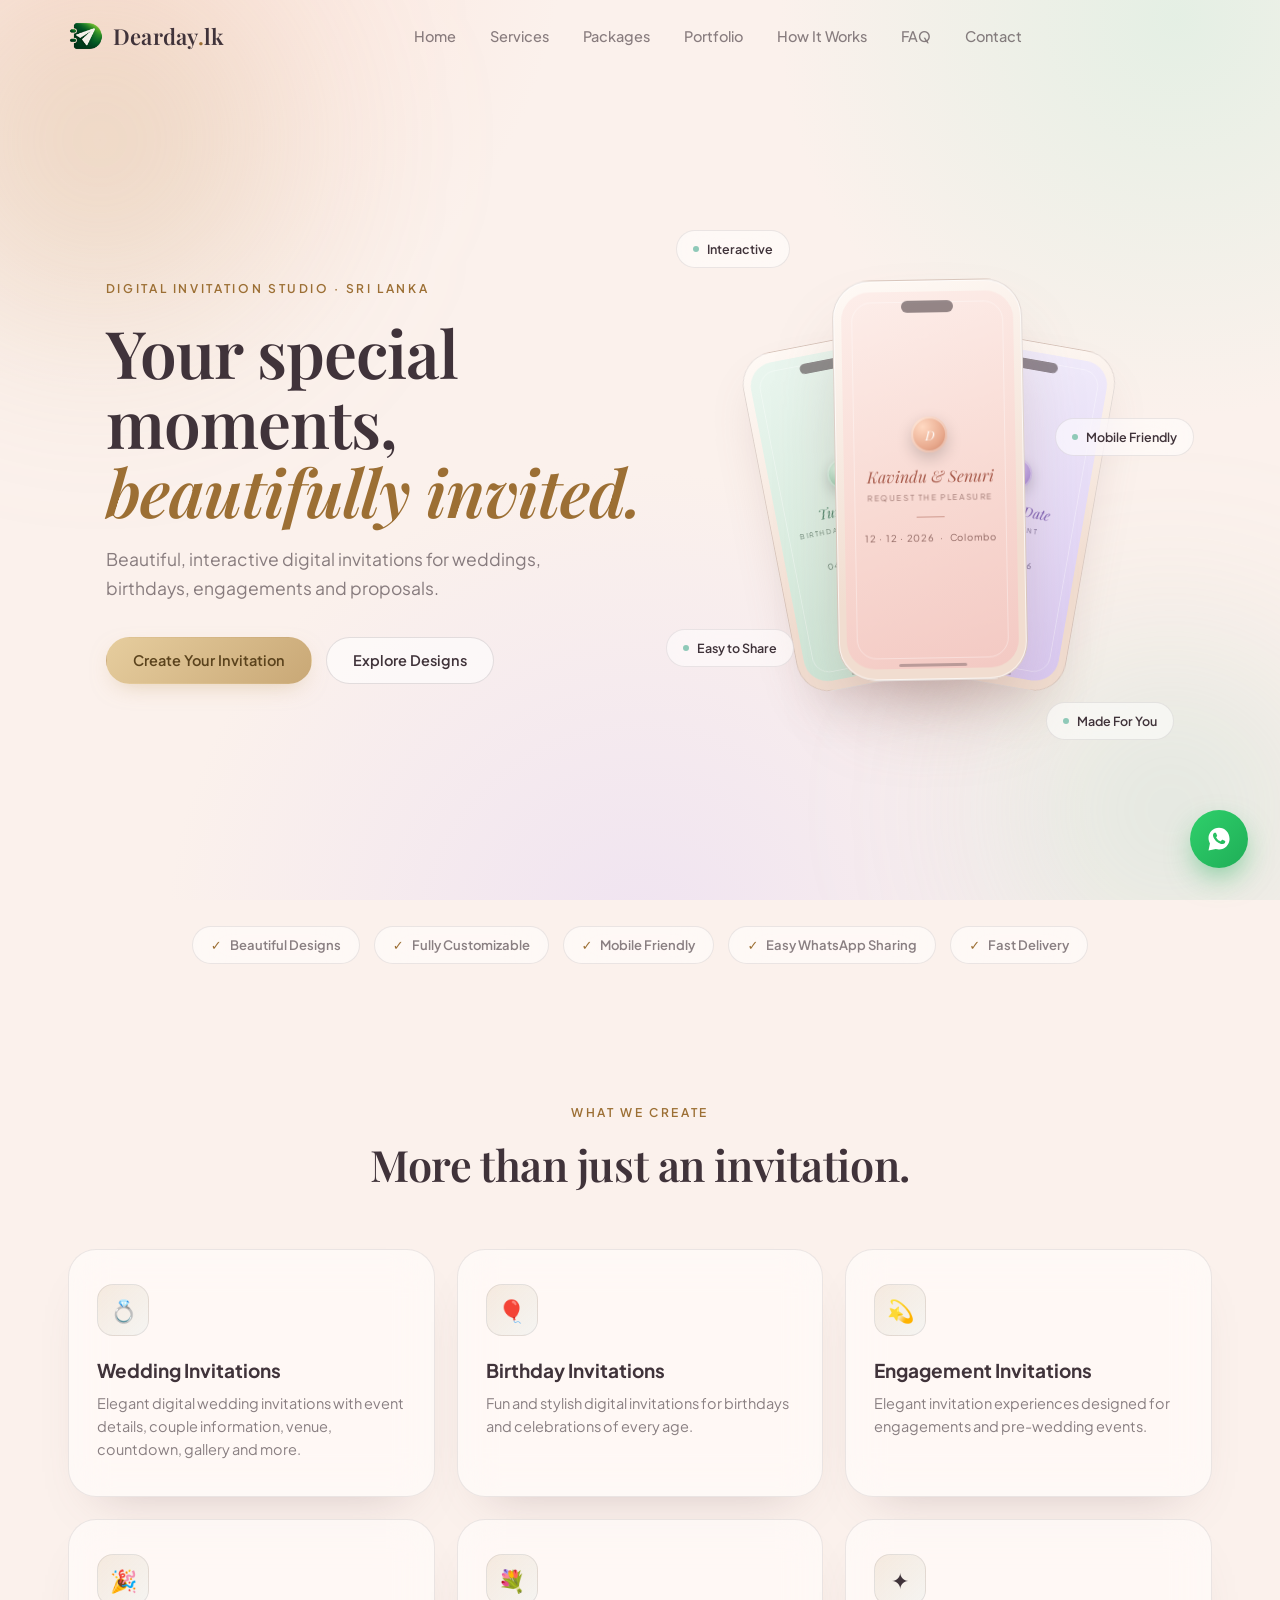
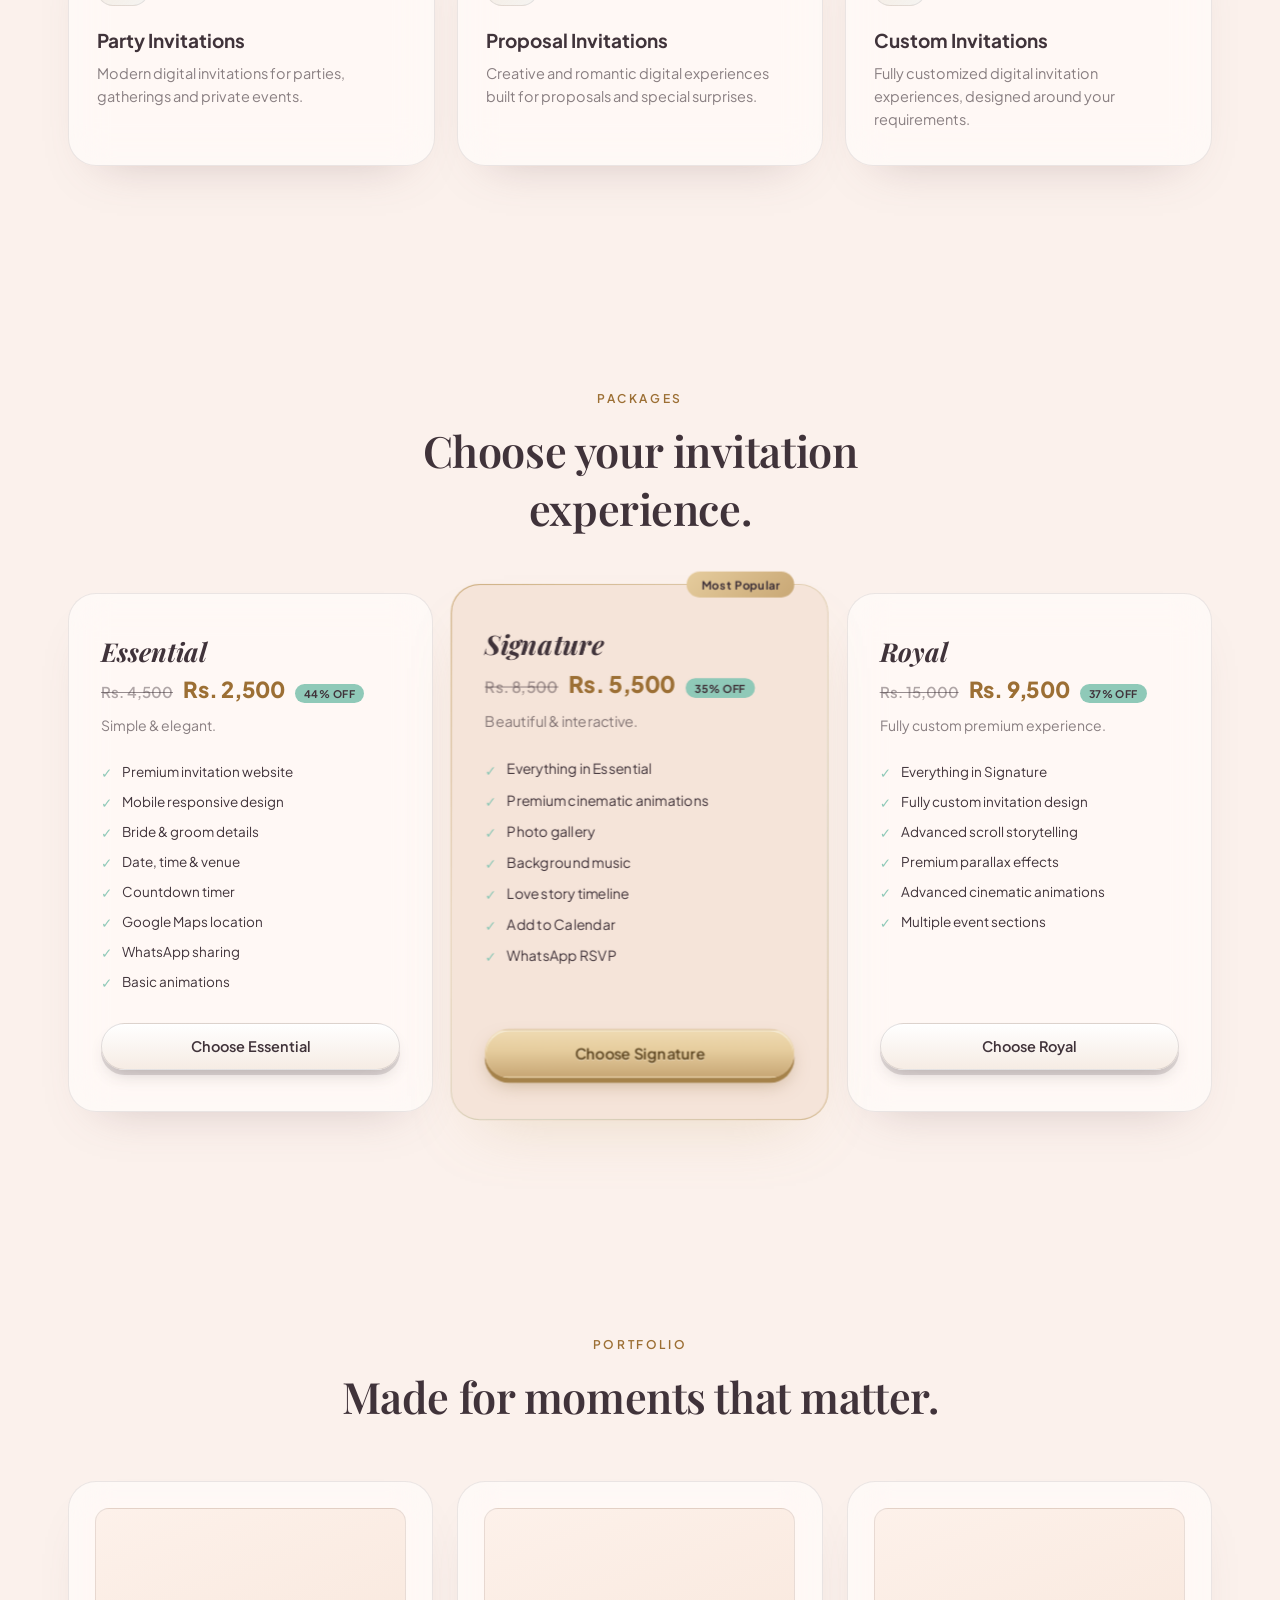
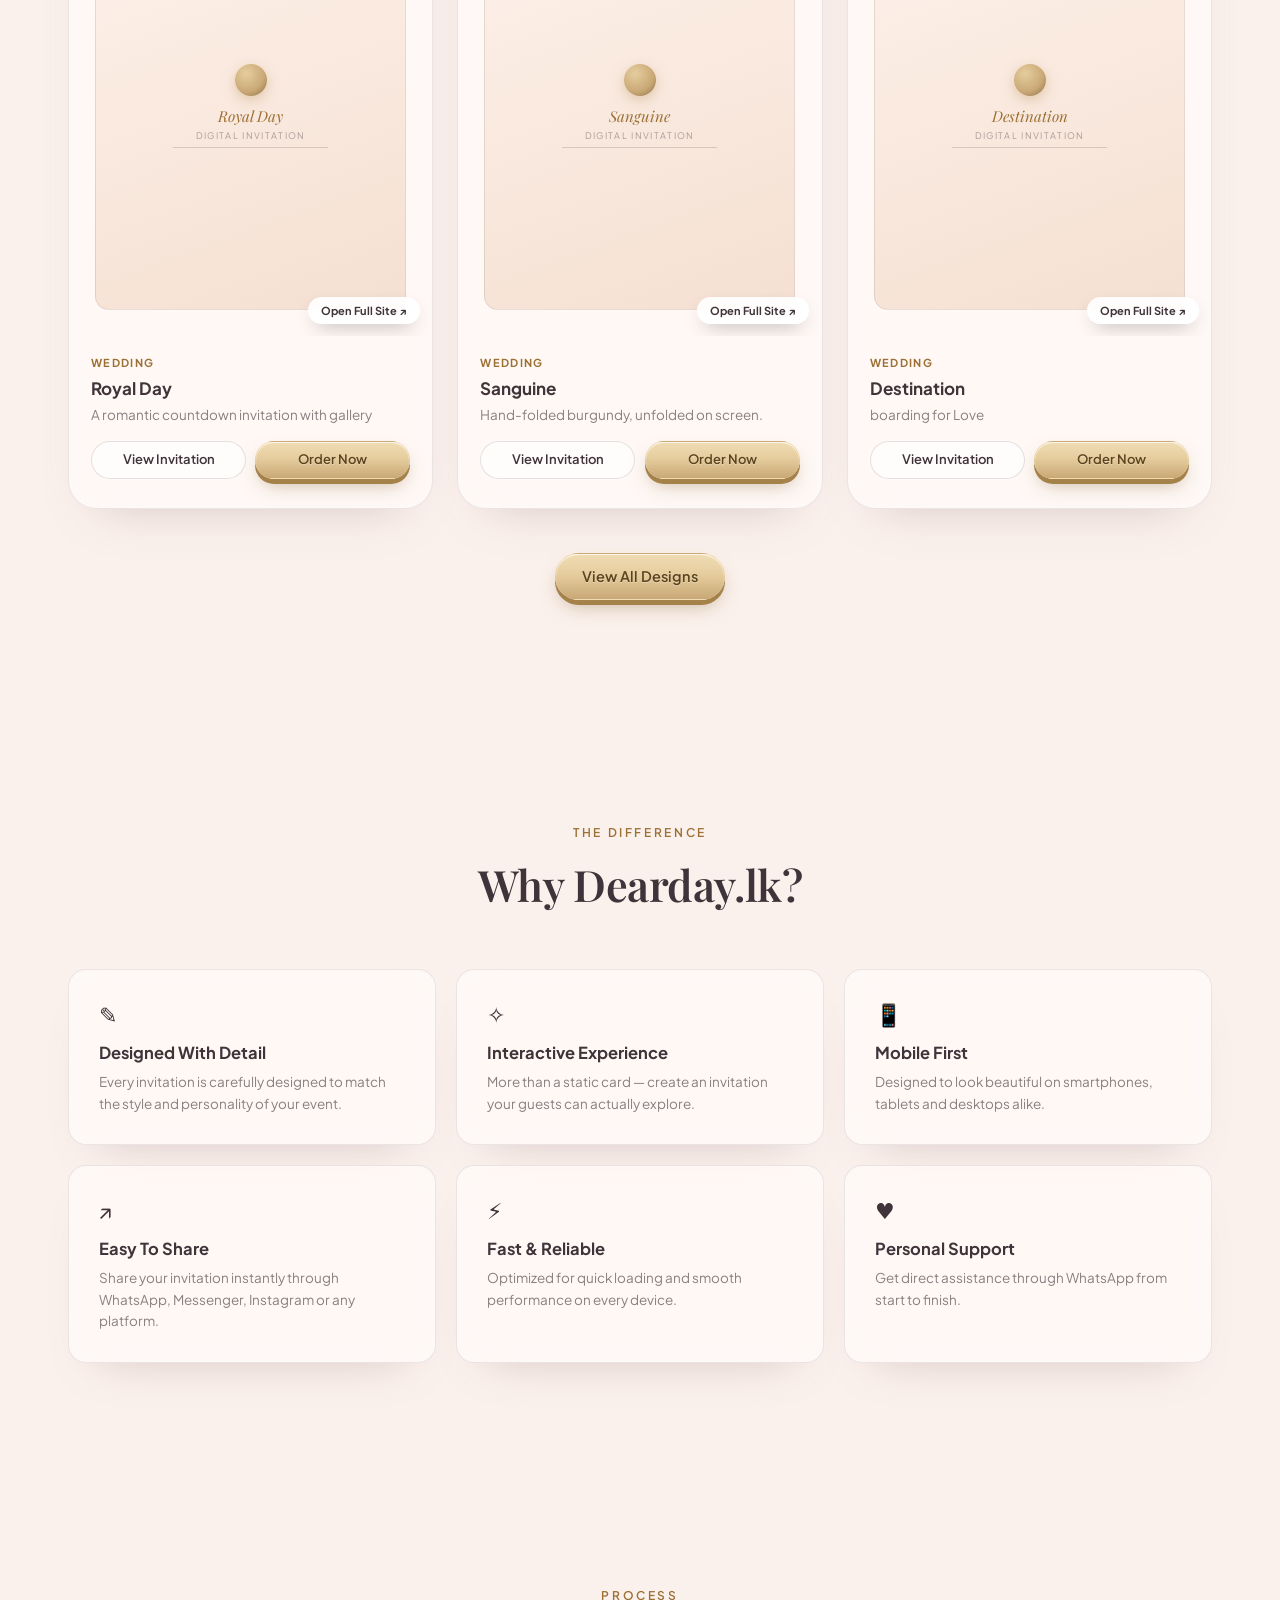
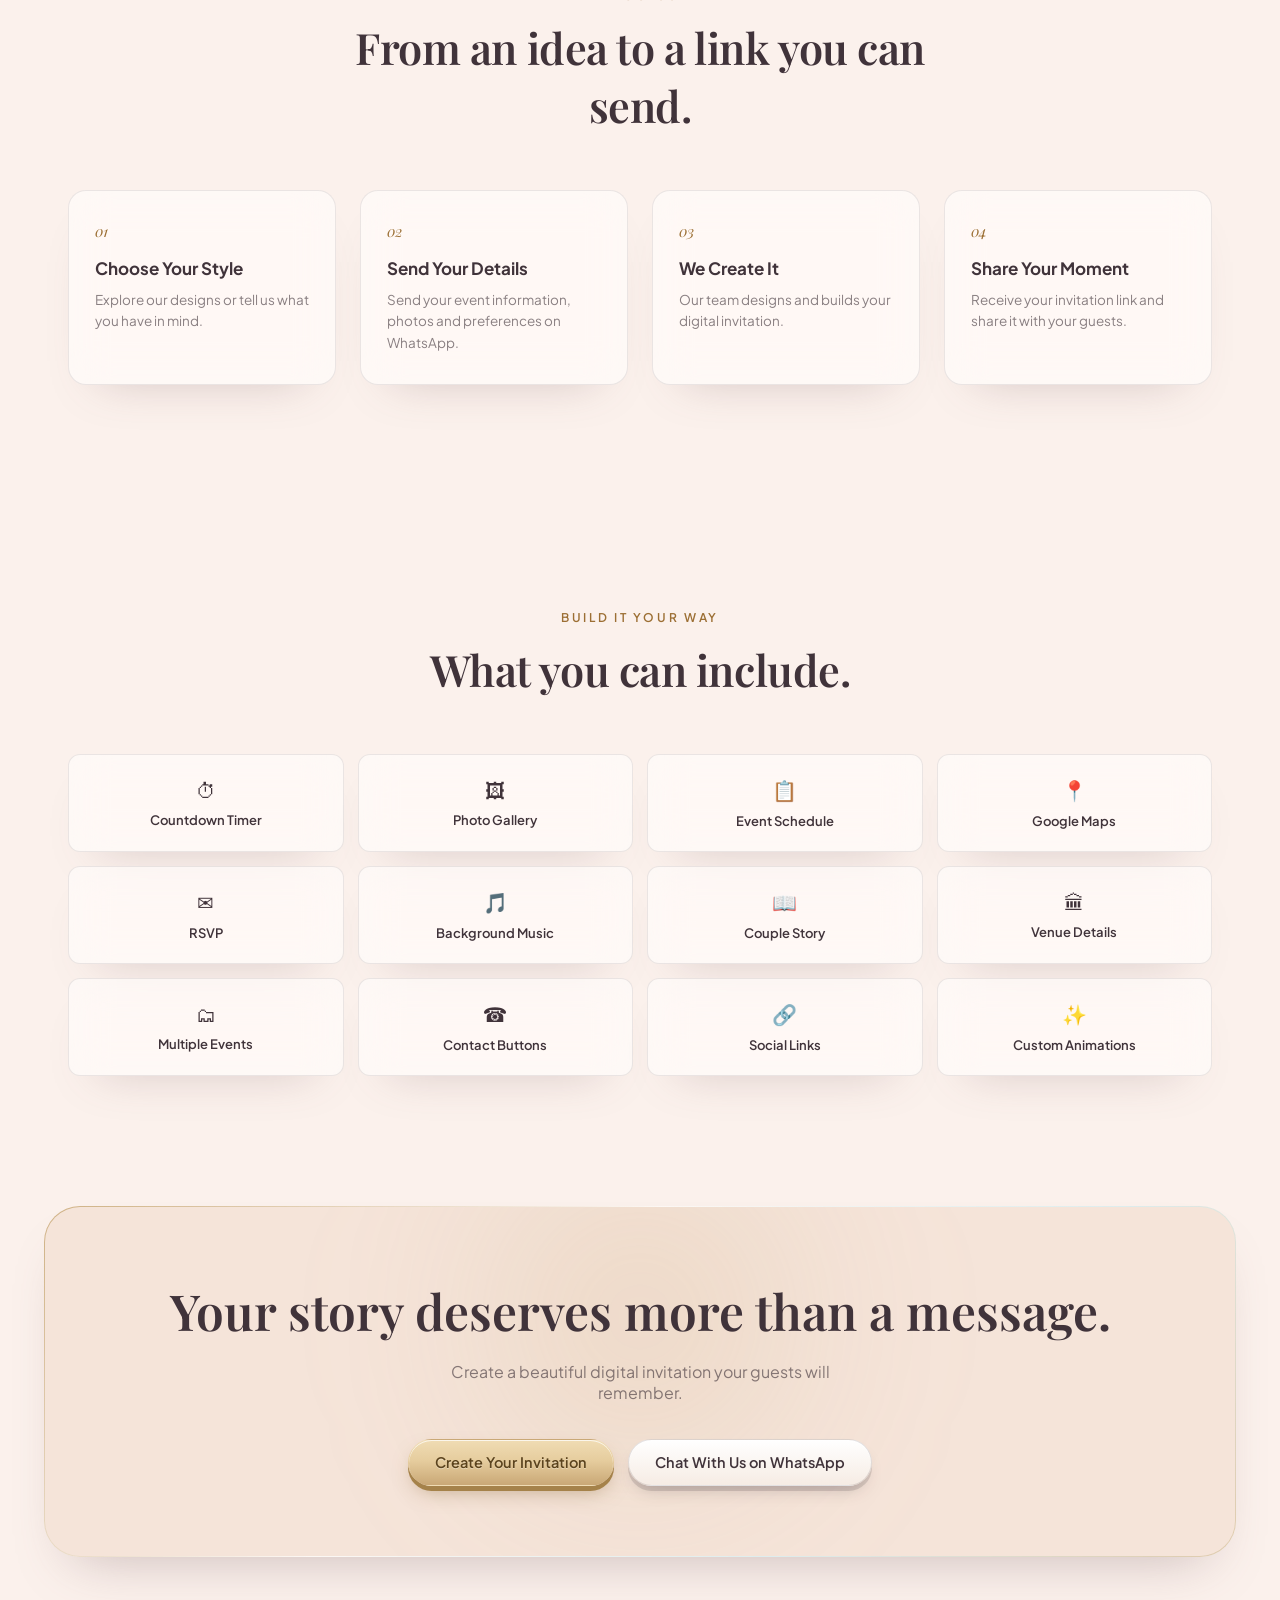
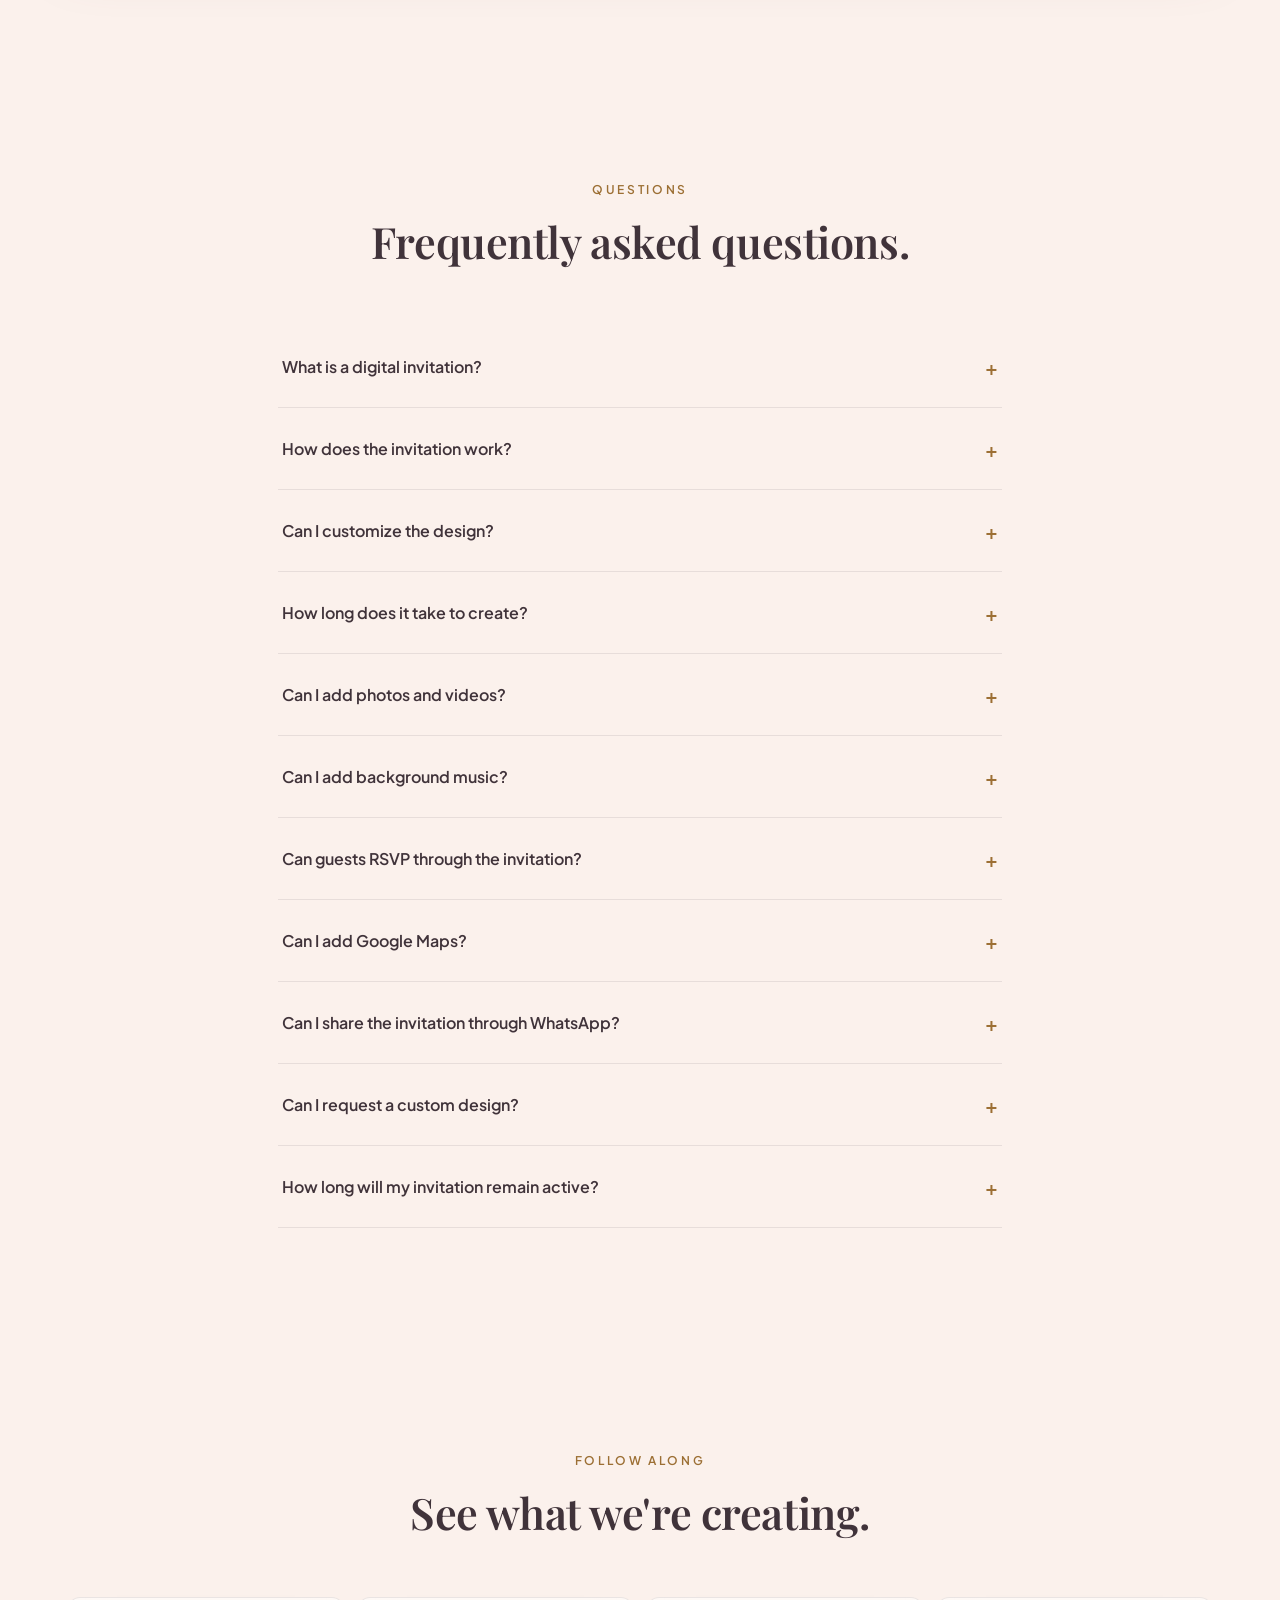
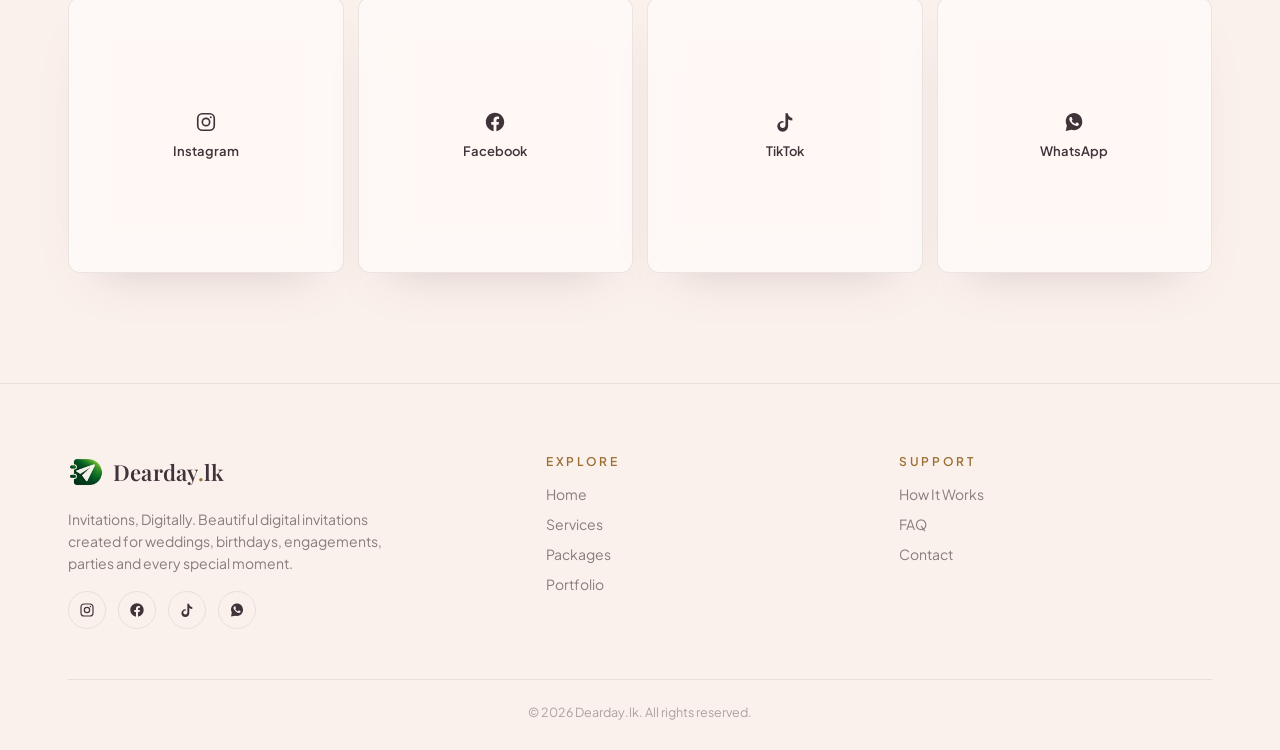
==== index.html @ c716a920 "Remove customization and revisions line items from packages Drop "More design customization" (Signat" ====
<!DOCTYPE html>
<html lang="en">
<head>
<meta charset="UTF-8">
<meta name="viewport" content="width=device-width, initial-scale=1.0, viewport-fit=cover">
<title>Dearday.lk | Premium Digital Invitations Sri Lanka</title>
<meta name="description" content="Beautiful digital wedding invitations, birthday invitations, engagement invitations and custom digital invitations in Sri Lanka. Invitations, Digitally.">
<link rel="canonical" href="https://dearday.lk/">

<!-- Open Graph (WhatsApp, Facebook, Messenger, Telegram, LinkedIn) -->
<meta property="og:type" content="website">
<meta property="og:site_name" content="DearDay.lk">
<meta property="og:locale" content="en_US">
<meta property="og:url" content="https://dearday.lk/">
<meta property="og:title" content="DearDay — Digital Wedding Invitations">
<meta property="og:description" content="Create and share your beautiful digital wedding invitation. Designed in Sri Lanka for weddings, birthdays, engagements and every special moment.">
<meta property="og:image" content="https://dearday.lk/og-image.jpg">
<meta property="og:image:secure_url" content="https://dearday.lk/og-image.jpg">
<meta property="og:image:type" content="image/jpeg">
<meta property="og:image:width" content="1200">
<meta property="og:image:height" content="630">
<meta property="og:image:alt" content="DearDay — Digital Wedding Invitations">

<!-- Twitter / X -->
<meta name="twitter:card" content="summary_large_image">
<meta name="twitter:title" content="DearDay — Digital Wedding Invitations">
<meta name="twitter:description" content="Create and share your beautiful digital wedding invitation. Designed in Sri Lanka.">
<meta name="twitter:image" content="https://dearday.lk/og-image.jpg">
<meta name="twitter:image:alt" content="DearDay — Digital Wedding Invitations">

<link rel="icon" type="image/x-icon" href="favicon.ico">
<link rel="icon" type="image/png" sizes="32x32" href="favicon-32x32.png">
<link rel="icon" type="image/png" sizes="16x16" href="favicon-16x16.png">
<link rel="apple-touch-icon" href="apple-touch-icon.png">
<link rel="preconnect" href="https://fonts.googleapis.com">
<link rel="preconnect" href="https://fonts.gstatic.com" crossorigin>
<link href="https://fonts.googleapis.com/css2?family=Playfair+Display:ital,wght@0,500;0,600;1,500&family=Plus+Jakarta+Sans:wght@400;500;600;700;800&display=swap" rel="stylesheet">
<link rel="stylesheet" href="styles.css">
</head>
<body>

<div class="loader" id="loader"><img src="logo-full.png" alt="Dearday.lk" class="loader-mark"></div>
<div class="bg-noise"></div>

<!-- ================= NAVBAR ================= -->
<header id="navbar">
  <div class="wrap nav-inner">
    <a href="#home" class="logo"><img src="logo.png" alt="Dearday.lk" class="logo-img"><span class="logo-text">Dearday<span class="dot">.</span>lk</span></a>
    <nav class="nav-links">
      <a href="#home">Home</a>
      <a href="#services">Services</a>
      <a href="#packages">Packages</a>
      <a href="portfolio.html">Portfolio</a>
      <a href="#how-it-works">How It Works</a>
      <a href="#faq">FAQ</a>
      <a href="#contact">Contact</a>
    </nav>
    <div style="display:flex; align-items:center; gap:16px;">
      <a href="#" class="btn btn-gold btn-sm btn-flat wa-cta" style="display:none;" id="nav-cta">Create Your Invitation</a>
      <button class="hamburger" id="hamburger" aria-label="Menu">
        <span></span><span></span><span></span>
      </button>
    </div>
  </div>
</header>

<div id="mobile-menu">
  <a href="#home">Home</a>
  <a href="#services">Services</a>
  <a href="#packages">Packages</a>
  <a href="portfolio.html">Portfolio</a>
  <a href="#how-it-works">How It Works</a>
  <a href="#faq">FAQ</a>
  <a href="#contact">Contact</a>
  <a href="#" class="btn btn-gold wa-cta" style="margin-top:12px; font-size:15px;">Create Your Invitation</a>
</div>

<!-- ================= HERO ================= -->
<section class="hero" id="home">
  <div class="glow-orb" style="width:520px; height:520px; background:radial-gradient(circle,rgba(201,168,118,0.4),transparent 70%); top:-120px; left:-160px;"></div>
  <div class="glow-orb" style="width:460px; height:460px; background:radial-gradient(circle,rgba(143,201,184,0.35),transparent 70%); bottom:-140px; right:-120px;"></div>

  <div class="wrap hero-grid" style="position:relative; z-index:1;">
    <div class="hero-copy">
      <span class="eyebrow reveal reveal-3d-drop">Digital Invitation Studio · Sri Lanka</span>

      <h1 class="font-display reveal reveal-3d-depth reveal-delay-1">
        Your special moments,<br><em>beautifully invited.</em>
      </h1>

      <p class="sub reveal reveal-3d-left reveal-delay-2">
        Beautiful, interactive digital invitations for weddings, birthdays, engagements and proposals.
      </p>

      <div class="hero-ctas">
        <a href="#" class="btn btn-gold btn-flat wa-cta reveal reveal-3d-pop reveal-delay-3">Create Your Invitation</a>
        <a href="portfolio.html" class="btn btn-ghost btn-flat reveal reveal-3d-pop reveal-delay-4">Explore Designs</a>
      </div>
    </div>

    <div class="hero-visual">
      <div class="phone-stack">
        <div class="phone-frame phone-back-left">
          <div class="invite-notch"></div>
          <div class="invite-cover theme-mint">
            <div class="invite-seal">D</div>
            <div class="invite-title">Turning 25</div>
            <div class="invite-sub">Birthday Celebration</div>
            <div class="invite-line"></div>
            <div class="invite-date">04 · 08 · 2026</div>
          </div>
          <div class="invite-home-bar"></div>
        </div>

        <div class="phone-frame phone-back-right">
          <div class="invite-notch"></div>
          <div class="invite-cover theme-lavender">
            <div class="invite-seal">D</div>
            <div class="invite-title">Save the Date</div>
            <div class="invite-sub">Engagement</div>
            <div class="invite-line"></div>
            <div class="invite-date">21 · 09 · 2026</div>
          </div>
          <div class="invite-home-bar"></div>
        </div>

        <div class="phone-frame phone-front">
          <div class="invite-notch"></div>
          <div class="invite-cover theme-blush">
            <div class="invite-seal">D</div>
            <div class="invite-title">Kavindu &amp; Senuri</div>
            <div class="invite-sub">Request the pleasure</div>
            <div class="invite-line"></div>
            <div class="invite-date">12 · 12 · 2026 &nbsp;·&nbsp; Colombo</div>
          </div>
          <div class="invite-home-bar"></div>
        </div>
      </div>

      <div class="float-chip glass" style="top:2%; left:-2%; color:var(--off-white); animation-delay:1.9s, 2.6s;"><span class="dot"></span>Interactive</div>
      <div class="float-chip glass" style="top:38%; right:-4%; color:var(--off-white); animation-delay:2.05s, 2.75s;"><span class="dot"></span>Mobile Friendly</div>
      <div class="float-chip glass" style="bottom:14%; left:-4%; color:var(--off-white); animation-delay:2.2s, 2.9s;"><span class="dot"></span>Easy to Share</div>
      <div class="float-chip glass" style="bottom:0%; right:0%; color:var(--off-white); animation-delay:2.35s, 3.05s;"><span class="dot"></span>Made For You</div>
    </div>
  </div>
</section>

<!-- ================= TRUST STRIP ================= -->
<section class="wrap reveal">
  <div class="trust-strip">
    <div class="trust-item glass"><span class="tick">✓</span>Beautiful Designs</div>
    <div class="trust-item glass"><span class="tick">✓</span>Fully Customizable</div>
    <div class="trust-item glass"><span class="tick">✓</span>Mobile Friendly</div>
    <div class="trust-item glass"><span class="tick">✓</span>Easy WhatsApp Sharing</div>
    <div class="trust-item glass"><span class="tick">✓</span>Fast Delivery</div>
  </div>
</section>

<!-- ================= SERVICES ================= -->
<section class="section-pad" id="services">
  <div class="wrap">
    <div class="section-head reveal">
      <span class="eyebrow">What We Create</span>
      <h2 class="font-display">More than just an invitation.</h2>
    </div>
    <div class="grid-3">
      <div class="service-card glass reveal">
        <div class="service-icon">💍</div>
        <h3>Wedding Invitations</h3>
        <p>Elegant digital wedding invitations with event details, couple information, venue, countdown, gallery and more.</p>
      </div>
      <div class="service-card glass reveal reveal-delay-1">
        <div class="service-icon">🎈</div>
        <h3>Birthday Invitations</h3>
        <p>Fun and stylish digital invitations for birthdays and celebrations of every age.</p>
      </div>
      <div class="service-card glass reveal reveal-delay-2">
        <div class="service-icon">💫</div>
        <h3>Engagement Invitations</h3>
        <p>Elegant invitation experiences designed for engagements and pre-wedding events.</p>
      </div>
      <div class="service-card glass reveal">
        <div class="service-icon">🎉</div>
        <h3>Party Invitations</h3>
        <p>Modern digital invitations for parties, gatherings and private events.</p>
      </div>
      <div class="service-card glass reveal reveal-delay-1">
        <div class="service-icon">💐</div>
        <h3>Proposal Invitations</h3>
        <p>Creative and romantic digital experiences built for proposals and special surprises.</p>
      </div>
      <div class="service-card glass reveal reveal-delay-2">
        <div class="service-icon">✦</div>
        <h3>Custom Invitations</h3>
        <p>Fully customized digital invitation experiences, designed around your requirements.</p>
      </div>
    </div>
  </div>
</section>

<!-- ================= PACKAGES ================= -->
<section class="section-pad" id="packages">
  <div class="wrap">
    <div class="section-head reveal">
      <span class="eyebrow">Packages</span>
      <h2 class="font-display">Choose your invitation experience.</h2>
    </div>
    <div class="pkg-grid">
      <div class="pkg-card glass reveal">
        <h3 class="pkg-name">Essential</h3>
        <p class="pkg-price">
          <span class="old-price">Rs. 4,500</span>
          <span class="new-price">Rs. 2,500</span>
          <span class="save-tag">44% OFF</span>
        </p>
        <p class="pkg-desc">Simple &amp; elegant.</p>
        <ul class="pkg-list">
          <li><span class="check">✓</span>Premium invitation website</li>
          <li><span class="check">✓</span>Mobile responsive design</li>
          <li><span class="check">✓</span>Bride &amp; groom details</li>
          <li><span class="check">✓</span>Date, time &amp; venue</li>
          <li><span class="check">✓</span>Countdown timer</li>
          <li><span class="check">✓</span>Google Maps location</li>
          <li><span class="check">✓</span>WhatsApp sharing</li>
          <li><span class="check">✓</span>Basic animations</li>
        </ul>
        <a href="#" class="btn btn-ghost wa-cta pkg-cta" data-pkg="Essential" style="width:100%;">Choose Essential</a>
      </div>

      <div class="pkg-card glass-strong foil-edge featured reveal reveal-delay-1">
        <span class="pkg-badge">Most Popular</span>
        <h3 class="pkg-name">Signature</h3>
        <p class="pkg-price">
          <span class="old-price">Rs. 8,500</span>
          <span class="new-price">Rs. 5,500</span>
          <span class="save-tag">35% OFF</span>
        </p>
        <p class="pkg-desc">Beautiful &amp; interactive.</p>
        <ul class="pkg-list">
          <li><span class="check">✓</span>Everything in Essential</li>
          <li><span class="check">✓</span>Premium cinematic animations</li>
          <li><span class="check">✓</span>Photo gallery</li>
          <li><span class="check">✓</span>Background music</li>
          <li><span class="check">✓</span>Love story timeline</li>
          <li><span class="check">✓</span>Add to Calendar</li>
          <li><span class="check">✓</span>WhatsApp RSVP</li>
        </ul>
        <a href="#" class="btn btn-gold wa-cta pkg-cta" data-pkg="Signature" style="width:100%;">Choose Signature</a>
      </div>

      <div class="pkg-card glass reveal reveal-delay-2">
        <h3 class="pkg-name">Royal</h3>
        <p class="pkg-price">
          <span class="old-price">Rs. 15,000</span>
          <span class="new-price">Rs. 9,500</span>
          <span class="save-tag">37% OFF</span>
        </p>
        <p class="pkg-desc">Fully custom premium experience.</p>
        <ul class="pkg-list">
          <li><span class="check">✓</span>Everything in Signature</li>
          <li><span class="check">✓</span>Fully custom invitation design</li>
          <li><span class="check">✓</span>Advanced scroll storytelling</li>
          <li><span class="check">✓</span>Premium parallax effects</li>
          <li><span class="check">✓</span>Advanced cinematic animations</li>
          <li><span class="check">✓</span>Multiple event sections</li>
        </ul>
        <a href="#" class="btn btn-ghost wa-cta pkg-cta" data-pkg="Royal" style="width:100%;">Choose Royal</a>
      </div>
    </div>
  </div>
</section>

<!-- ================= PORTFOLIO (short preview) ================= -->
<section class="section-pad" id="portfolio">
  <div class="wrap">
    <div class="section-head reveal">
      <span class="eyebrow">Portfolio</span>
      <h2 class="font-display">Made for moments that matter.</h2>
    </div>

    <div class="portfolio-grid" id="portfolio-grid"></div>

    <div style="text-align:center; margin-top:44px;" class="reveal">
      <a href="portfolio.html" class="btn btn-gold">View All Designs</a>
    </div>
  </div>
</section>

<!-- ================= WHY US ================= -->
<section class="section-pad">
  <div class="wrap">
    <div class="section-head reveal">
      <span class="eyebrow">The Difference</span>
      <h2 class="font-display">Why Dearday.lk?</h2>
    </div>
    <div class="why-grid">
      <div class="why-card glass reveal">
        <div style="font-size:22px;">✎</div>
        <h3>Designed With Detail</h3>
        <p>Every invitation is carefully designed to match the style and personality of your event.</p>
      </div>
      <div class="why-card glass reveal reveal-delay-1">
        <div style="font-size:22px;">✧</div>
        <h3>Interactive Experience</h3>
        <p>More than a static card — create an invitation your guests can actually explore.</p>
      </div>
      <div class="why-card glass reveal reveal-delay-2">
        <div style="font-size:22px;">📱</div>
        <h3>Mobile First</h3>
        <p>Designed to look beautiful on smartphones, tablets and desktops alike.</p>
      </div>
      <div class="why-card glass reveal">
        <div style="font-size:22px;">↗</div>
        <h3>Easy To Share</h3>
        <p>Share your invitation instantly through WhatsApp, Messenger, Instagram or any platform.</p>
      </div>
      <div class="why-card glass reveal reveal-delay-1">
        <div style="font-size:22px;">⚡</div>
        <h3>Fast &amp; Reliable</h3>
        <p>Optimized for quick loading and smooth performance on every device.</p>
      </div>
      <div class="why-card glass reveal reveal-delay-2">
        <div style="font-size:22px;">♥</div>
        <h3>Personal Support</h3>
        <p>Get direct assistance through WhatsApp from start to finish.</p>
      </div>
    </div>
  </div>
</section>

<!-- ================= HOW IT WORKS ================= -->
<section class="section-pad" id="how-it-works">
  <div class="wrap">
    <div class="section-head reveal">
      <span class="eyebrow">Process</span>
      <h2 class="font-display">From an idea to a link you can send.</h2>
    </div>
    <div class="steps">
      <div class="step glass reveal">
        <span class="step-num">01</span>
        <h3>Choose Your Style</h3>
        <p>Explore our designs or tell us what you have in mind.</p>
      </div>
      <div class="step glass reveal reveal-delay-1">
        <span class="step-num">02</span>
        <h3>Send Your Details</h3>
        <p>Send your event information, photos and preferences on WhatsApp.</p>
      </div>
      <div class="step glass reveal reveal-delay-2">
        <span class="step-num">03</span>
        <h3>We Create It</h3>
        <p>Our team designs and builds your digital invitation.</p>
      </div>
      <div class="step glass reveal reveal-delay-3">
        <span class="step-num">04</span>
        <h3>Share Your Moment</h3>
        <p>Receive your invitation link and share it with your guests.</p>
      </div>
    </div>
  </div>
</section>

<!-- ================= FEATURES ================= -->
<section class="section-pad">
  <div class="wrap">
    <div class="section-head reveal">
      <span class="eyebrow">Build It Your Way</span>
      <h2 class="font-display">What you can include.</h2>
    </div>
    <div class="feat-grid" id="feat-grid"></div>
  </div>
</section>

<!-- ================= TESTIMONIALS =================
     Temporarily hidden. To bring it back, just delete style="display:none;" below. -->
<section class="section-pad" style="display:none;">
  <div class="wrap">
    <div class="section-head reveal">
      <span class="eyebrow">Kind Words</span>
      <h2 class="font-display">Loved by people celebrating their biggest moments.</h2>
    </div>
    <div class="testi-row reveal" id="testi-row"></div>
  </div>
</section>

<!-- ================= FINAL CTA ================= -->
<section class="wrap" style="padding:20px 24px 110px;" id="contact">
  <div class="final-cta glass-strong foil-edge reveal">
    <div class="glow-orb" style="width:420px;height:420px; background:radial-gradient(circle,rgba(201,168,118,0.28),transparent 70%); top:-100px; left:50%; transform:translateX(-50%);"></div>
    <div style="position:relative; z-index:1;">
      <h2 class="font-display">Your story deserves more than a message.</h2>
      <p>Create a beautiful digital invitation your guests will remember.</p>
      <div class="ctas">
        <a href="#" class="btn btn-gold wa-cta">Create Your Invitation</a>
        <a href="#" class="btn btn-ghost wa-cta">Chat With Us on WhatsApp</a>
      </div>
    </div>
  </div>
</section>

<!-- ================= FAQ ================= -->
<section class="section-pad" id="faq">
  <div class="wrap" style="max-width:820px;">
    <div class="section-head reveal">
      <span class="eyebrow">Questions</span>
      <h2 class="font-display">Frequently asked questions.</h2>
    </div>
    <div id="faq-list" class="reveal"></div>
  </div>
</section>

<!-- ================= SOCIAL ================= -->
<section class="section-pad">
  <div class="wrap">
    <div class="section-head reveal">
      <span class="eyebrow">Follow Along</span>
      <h2 class="font-display">See what we're creating.</h2>
    </div>
    <div class="social-grid reveal">
      <a href="#" class="social-tile glass">
        <svg viewBox="0 0 24 24" width="22" height="22" fill="none" stroke="currentColor" stroke-width="1.8"><rect x="3" y="3" width="18" height="18" rx="5"/><circle cx="12" cy="12" r="4"/><circle cx="17.2" cy="6.8" r="1.1" fill="currentColor" stroke="none"/></svg>
        Instagram
      </a>
      <a href="#" class="social-tile glass">
        <svg viewBox="0 0 24 24" width="22" height="22" fill="currentColor"><path d="M22 12.06C22 6.51 17.52 2 12 2S2 6.51 2 12.06c0 5 3.66 9.15 8.44 9.94v-7.03H7.9v-2.9h2.54V9.85c0-2.5 1.49-3.89 3.78-3.89 1.1 0 2.24.2 2.24.2v2.46h-1.26c-1.24 0-1.63.77-1.63 1.56v1.87h2.78l-.44 2.9h-2.34V22c4.78-.79 8.44-4.94 8.44-9.94z"/></svg>
        Facebook
      </a>
      <a href="#" class="social-tile glass">
        <svg viewBox="0 0 24 24" width="22" height="22" fill="currentColor"><path d="M16.6 5.82c-.9-.83-1.42-1.98-1.44-3.24H12.5v13.06c0 1.65-1.35 3-3 3s-3-1.35-3-3 1.35-3 3-3c.28 0 .55.04.8.11V10.9a5.9 5.9 0 0 0-.8-.06c-3.26 0-5.9 2.64-5.9 5.9s2.64 5.9 5.9 5.9 5.9-2.64 5.9-5.9V9.01a8.2 8.2 0 0 0 4.6 1.4V7.75a5.4 5.4 0 0 1-3.4-1.93z"/></svg>
        TikTok
      </a>
      <a href="#" class="social-tile glass wa-cta">
        <svg viewBox="0 0 32 32" width="22" height="22" fill="currentColor"><path d="M16.02 3C9.4 3 4 8.36 4 14.94c0 2.2.6 4.28 1.65 6.06L4 29l8.24-1.6a12.9 12.9 0 0 0 3.78.56h.01c6.62 0 12.02-5.36 12.02-11.94C28.05 8.36 22.65 3 16.02 3zm7.03 17.06c-.3.84-1.7 1.6-2.35 1.7-.6.1-1.36.14-2.2-.14-.5-.16-1.15-.37-1.98-.72-3.49-1.5-5.77-5.03-5.95-5.27-.17-.23-1.42-1.88-1.42-3.59 0-1.7.9-2.55 1.22-2.9.31-.34.68-.42.9-.42.23 0 .46 0 .66.01.21.01.5-.08.78.6.3.7 1 2.4 1.09 2.58.09.17.15.37.03.6-.12.23-.18.37-.36.57-.18.2-.38.44-.54.6-.18.17-.36.36-.16.7.2.35.9 1.48 1.93 2.4 1.33 1.18 2.45 1.55 2.8 1.72.35.17.55.15.75-.09.2-.24.86-1 1.09-1.34.23-.35.46-.29.77-.17.31.11 1.98.93 2.32 1.1.34.17.56.26.65.4.09.15.09.85-.21 1.68z"/></svg>
        WhatsApp
      </a>
    </div>
  </div>
</section>

<!-- ================= FOOTER ================= -->
<footer>
  <div class="wrap">
    <div class="footer-grid">
      <div>
        <a href="#home" class="logo"><img src="logo.png" alt="Dearday.lk" class="logo-img"><span class="logo-text">Dearday<span class="dot">.</span>lk</span></a>
        <p style="color:var(--ink-60); font-size:14px; margin:14px 0 0; max-width:340px; line-height:1.6;">Invitations, Digitally. Beautiful digital invitations created for weddings, birthdays, engagements, parties and every special moment.</p>
        <div class="footer-social">
          <a href="#" aria-label="Instagram">
            <svg viewBox="0 0 24 24" width="16" height="16" fill="none" stroke="currentColor" stroke-width="1.8"><rect x="3" y="3" width="18" height="18" rx="5"/><circle cx="12" cy="12" r="4"/><circle cx="17.2" cy="6.8" r="1.1" fill="currentColor" stroke="none"/></svg>
          </a>
          <a href="#" aria-label="Facebook">
            <svg viewBox="0 0 24 24" width="16" height="16" fill="currentColor"><path d="M22 12.06C22 6.51 17.52 2 12 2S2 6.51 2 12.06c0 5 3.66 9.15 8.44 9.94v-7.03H7.9v-2.9h2.54V9.85c0-2.5 1.49-3.89 3.78-3.89 1.1 0 2.24.2 2.24.2v2.46h-1.26c-1.24 0-1.63.77-1.63 1.56v1.87h2.78l-.44 2.9h-2.34V22c4.78-.79 8.44-4.94 8.44-9.94z"/></svg>
          </a>
          <a href="#" aria-label="TikTok">
            <svg viewBox="0 0 24 24" width="16" height="16" fill="currentColor"><path d="M16.6 5.82c-.9-.83-1.42-1.98-1.44-3.24H12.5v13.06c0 1.65-1.35 3-3 3s-3-1.35-3-3 1.35-3 3-3c.28 0 .55.04.8.11V10.9a5.9 5.9 0 0 0-.8-.06c-3.26 0-5.9 2.64-5.9 5.9s2.64 5.9 5.9 5.9 5.9-2.64 5.9-5.9V9.01a8.2 8.2 0 0 0 4.6 1.4V7.75a5.4 5.4 0 0 1-3.4-1.93z"/></svg>
          </a>
          <a href="#" class="wa-cta" aria-label="WhatsApp">
            <svg viewBox="0 0 32 32" width="16" height="16" fill="currentColor"><path d="M16.02 3C9.4 3 4 8.36 4 14.94c0 2.2.6 4.28 1.65 6.06L4 29l8.24-1.6a12.9 12.9 0 0 0 3.78.56h.01c6.62 0 12.02-5.36 12.02-11.94C28.05 8.36 22.65 3 16.02 3zm7.03 17.06c-.3.84-1.7 1.6-2.35 1.7-.6.1-1.36.14-2.2-.14-.5-.16-1.15-.37-1.98-.72-3.49-1.5-5.77-5.03-5.95-5.27-.17-.23-1.42-1.88-1.42-3.59 0-1.7.9-2.55 1.22-2.9.31-.34.68-.42.9-.42.23 0 .46 0 .66.01.21.01.5-.08.78.6.3.7 1 2.4 1.09 2.58.09.17.15.37.03.6-.12.23-.18.37-.36.57-.18.2-.38.44-.54.6-.18.17-.36.36-.16.7.2.35.9 1.48 1.93 2.4 1.33 1.18 2.45 1.55 2.8 1.72.35.17.55.15.75-.09.2-.24.86-1 1.09-1.34.23-.35.46-.29.77-.17.31.11 1.98.93 2.32 1.1.34.17.56.26.65.4.09.15.09.85-.21 1.68z"/></svg>
          </a>
        </div>
      </div>
      <div class="footer-links">
        <span class="eyebrow" style="margin-bottom:4px;">Explore</span>
        <a href="#home">Home</a>
        <a href="#services">Services</a>
        <a href="#packages">Packages</a>
        <a href="portfolio.html">Portfolio</a>
      </div>
      <div class="footer-links">
        <span class="eyebrow" style="margin-bottom:4px;">Support</span>
        <a href="#how-it-works">How It Works</a>
        <a href="#faq">FAQ</a>
        <a href="#contact" class="wa-cta">Contact</a>
      </div>
    </div>
    <div class="footer-bottom">© 2026 Dearday.lk. All rights reserved.</div>
  </div>
</footer>

<a href="#" class="wa-cta" id="wa-float" aria-label="Chat on WhatsApp">
  <svg viewBox="0 0 32 32" width="28" height="28" fill="#ffffff" aria-hidden="true">
    <path d="M16.02 3C9.4 3 4 8.36 4 14.94c0 2.2.6 4.28 1.65 6.06L4 29l8.24-1.6a12.9 12.9 0 0 0 3.78.56h.01c6.62 0 12.02-5.36 12.02-11.94C28.05 8.36 22.65 3 16.02 3zm7.03 17.06c-.3.84-1.7 1.6-2.35 1.7-.6.1-1.36.14-2.2-.14-.5-.16-1.15-.37-1.98-.72-3.49-1.5-5.77-5.03-5.95-5.27-.17-.23-1.42-1.88-1.42-3.59 0-1.7.9-2.55 1.22-2.9.31-.34.68-.42.9-.42.23 0 .46 0 .66.01.21.01.5-.08.78.6.3.7 1 2.4 1.09 2.58.09.17.15.37.03.6-.12.23-.18.37-.36.57-.18.2-.38.44-.54.6-.18.17-.36.36-.16.7.2.35.9 1.48 1.93 2.4 1.33 1.18 2.45 1.55 2.8 1.72.35.17.55.15.75-.09.2-.24.86-1 1.09-1.34.23-.35.46-.29.77-.17.31.11 1.98.93 2.32 1.1.34.17.56.26.65.4.09.15.09.85-.21 1.68z"/>
  </svg>
</a>

<script src="site.js"></script>
</body>
</html>
---- styles.css ----
:root{
    --charcoal:#fbf1ec;
    --charcoal-2:#f5e4d9;
    --charcoal-3:#efd9c9;
    --off-white:#40333a;
    --white:#ffffff;
    --gold:#c9a876;
    --gold-soft:#e6cd9e;
    --gold-ink:#9c6f34;
    --cyan:#8fc9b8;
    --ink-60:rgba(64,51,58,0.62);
    --ink-40:rgba(64,51,58,0.42);
    --glass-bg:rgba(255,255,255,0.55);
    --glass-bg-2:rgba(255,255,255,0.76);
    --glass-border:rgba(64,51,58,0.10);
    --glass-border-strong:rgba(64,51,58,0.20);
    --radius-lg:28px;
    --radius-md:18px;
    --radius-sm:12px;
  }

  *{box-sizing:border-box;}
  html{scroll-behavior:smooth;}
  @media (prefers-reduced-motion: reduce){
    html{scroll-behavior:auto;}
    *{animation-duration:0.01ms !important; animation-iteration-count:1 !important; transition-duration:0.01ms !important;}
  }

  html,body{max-width:100%; overflow-x:hidden;}
  body{
    margin:0;
    background:
      radial-gradient(1100px circle at 8% -8%, rgba(253,222,211,0.75), transparent 42%),
      radial-gradient(950px circle at 92% 2%, rgba(210,238,222,0.55), transparent 42%),
      radial-gradient(950px circle at 50% 105%, rgba(228,214,246,0.5), transparent 50%),
      var(--charcoal);
    background-attachment:fixed;
    color:var(--off-white);
    font-family:'Plus Jakarta Sans', system-ui, sans-serif;
    -webkit-font-smoothing:antialiased;
    overflow-x:hidden;
    position:relative;
    width:100%;
  }

  a{color:inherit; text-decoration:none;}
  button{font-family:inherit; cursor:pointer;}
  img{max-width:100%; display:block;}
  ::selection{background:var(--gold); color:var(--off-white);}

  .font-display{font-family:'Playfair Display', serif;}
  .eyebrow{
    font-size:12px; letter-spacing:0.22em; text-transform:uppercase;
    color:var(--gold-ink); font-weight:600;
  }

  .wrap{max-width:1240px; margin:0 auto; padding:0 24px;}
  @media (min-width:768px){.wrap{padding:0 48px;}}

  section{position:relative;}

  /* ---------- Background ambience ---------- */
  .bg-noise{
    position:fixed; inset:0; pointer-events:none; z-index:0; opacity:0.035; mix-blend-mode:overlay;
    background-image:url("data:image/svg+xml,%3Csvg xmlns='http://www.w3.org/2000/svg' width='120' height='120'%3E%3Cfilter id='n'%3E%3CfeTurbulence type='fractalNoise' baseFrequency='0.9' numOctaves='2' stitchTiles='stitch'/%3E%3C/filter%3E%3Crect width='100%25' height='100%25' filter='url(%23n)'/%3E%3C/svg%3E");
  }
  .glow-orb{position:absolute; border-radius:50%; filter:blur(90px); pointer-events:none; z-index:0;}

  /* ---------- Glass ---------- */
  .glass{
    background:var(--glass-bg);
    border:1px solid var(--glass-border);
    backdrop-filter:blur(20px) saturate(140%);
    -webkit-backdrop-filter:blur(20px) saturate(140%);
    box-shadow:0 24px 48px -32px rgba(120,90,95,0.35);
  }
  .glass-strong{
    background:var(--glass-bg-2);
    border:1px solid var(--glass-border-strong);
    backdrop-filter:blur(28px) saturate(150%);
    -webkit-backdrop-filter:blur(28px) saturate(150%);
    box-shadow:0 28px 56px -30px rgba(120,90,95,0.4);
  }
  .foil-edge{
    border:1px solid transparent;
    background-image:linear-gradient(var(--charcoal-2),var(--charcoal-2)), linear-gradient(135deg, rgba(201,168,118,0.9), rgba(201,168,118,0.05) 40%, rgba(159,209,214,0.35) 70%, rgba(201,168,118,0.6));
    background-origin:border-box;
    background-clip:padding-box, border-box;
  }

  /* ---------- Navbar ---------- */
  #navbar{
    position:fixed; top:0; left:0; right:0; z-index:56;
    padding:18px 0;
    transition:background 0.4s ease, border-color 0.4s ease, padding 0.4s ease, backdrop-filter 0.4s ease;
    border-bottom:1px solid transparent;
  }
  #navbar.scrolled{
    background:rgba(255,250,246,0.78);
    border-bottom:1px solid var(--glass-border);
    backdrop-filter:blur(18px) saturate(140%);
    -webkit-backdrop-filter:blur(18px) saturate(140%);
    padding:12px 0;
    box-shadow:0 12px 30px -22px rgba(120,90,95,0.3);
  }
  .nav-inner{display:flex; align-items:center; justify-content:space-between; gap:16px;}
  .logo{font-family:'Playfair Display', serif; font-size:22px; font-weight:600; letter-spacing:0.01em; display:inline-flex; align-items:center; gap:9px; min-width:0;}
  .logo-img{width:36px; height:36px; display:block; flex-shrink:0; object-fit:contain;}
  .logo-text{overflow:hidden; text-overflow:ellipsis; white-space:nowrap; min-width:0;}
  @media (max-width:1023px){
    #navbar.scrolled .logo-text{display:none;}
  }
  .nav-inner > div:last-child{flex-shrink:0;}
  @media (max-width:380px){
    .logo{font-size:17px; gap:7px;}
    .logo-img{width:30px; height:30px;}
  }
  .logo .dot{color:var(--gold-ink);}
  .nav-links{display:none; align-items:center; gap:34px; font-size:14.5px; font-weight:500; color:var(--ink-60);}
  .nav-links a{position:relative; transition:color 0.25s ease; padding:4px 0;}
  .nav-links a:hover{color:var(--off-white);}
  .nav-links a::after{
    content:''; position:absolute; left:0; bottom:0; width:0; height:1px; background:var(--gold);
    transition:width 0.3s ease;
  }
  .nav-links a:hover::after{width:100%;}
  @media (min-width:1024px){.nav-links{display:flex;}}

  .btn{
    display:inline-flex; align-items:center; justify-content:center; gap:8px;
    padding:14px 26px; border-radius:999px; font-weight:600; font-size:14.5px;
    transition:transform 0.18s cubic-bezier(.2,.8,.2,1), box-shadow 0.18s ease, background 0.35s ease, border-color .35s ease, filter 0.25s ease;
    white-space:nowrap;
    /* Normalize <button> against Android/Chrome UA defaults so button and
       anchor variants render identically (border, height, font, tap flash). */
    -webkit-appearance:none; appearance:none;
    border:1px solid transparent;
    margin:0;
    font-family:inherit; line-height:1.2; text-align:center;
    box-sizing:border-box;
    text-decoration:none;
    -webkit-tap-highlight-color:transparent;
    position:relative;
    transform:translateZ(0);
    will-change:transform;
  }
  /* --- 3D press effect: buttons sit on a solid edge and push into it --- */
  .btn-gold{
    background:linear-gradient(180deg, #f0dcb4 0%, var(--gold-soft) 45%, var(--gold) 100%);
    color:#5b431d;
    box-shadow:
      0 5px 0 0 #a5824a,
      0 10px 20px -6px rgba(140,105,55,0.5),
      inset 0 1px 0 0 rgba(255,255,255,0.75);
    text-shadow:0 1px 0 rgba(255,255,255,0.35);
  }
  .btn-gold:hover{
    transform:translateY(-2px);
    box-shadow:
      0 7px 0 0 #a5824a,
      0 16px 26px -8px rgba(140,105,55,0.55),
      inset 0 1px 0 0 rgba(255,255,255,0.8);
  }
  .btn-gold:active{
    transform:translateY(4px);
    box-shadow:
      0 1px 0 0 #a5824a,
      0 3px 8px -4px rgba(140,105,55,0.5),
      inset 0 2px 5px 0 rgba(120,90,45,0.3);
  }
  .btn-ghost{
    background:linear-gradient(180deg, #ffffff 0%, #f6ece4 100%);
    color:var(--off-white);
    border:1px solid rgba(64,51,58,0.14);
    box-shadow:
      0 5px 0 0 rgba(64,51,58,0.16),
      0 10px 18px -8px rgba(64,51,58,0.28),
      inset 0 1px 0 0 rgba(255,255,255,0.9);
  }
  .btn-ghost:hover{
    transform:translateY(-2px);
    border-color:rgba(64,51,58,0.22);
    box-shadow:
      0 7px 0 0 rgba(64,51,58,0.16),
      0 15px 24px -10px rgba(64,51,58,0.3),
      inset 0 1px 0 0 rgba(255,255,255,0.95);
  }
  .btn-ghost:active{
    transform:translateY(4px);
    box-shadow:
      0 1px 0 0 rgba(64,51,58,0.16),
      0 3px 7px -4px rgba(64,51,58,0.3),
      inset 0 2px 5px 0 rgba(64,51,58,0.14);
  }
  .btn-sm{padding:10px 18px; font-size:13px;}

  /* --- Flat variant: normal button look, no 3D raised edge --- */
  .btn-flat.btn-gold{
    background:linear-gradient(135deg, var(--gold-soft), var(--gold));
    color:#5b431d;
    box-shadow:0 8px 24px -10px rgba(201,168,118,0.6);
    text-shadow:none;
  }
  .btn-flat.btn-gold:hover{
    transform:translateY(-2px);
    box-shadow:0 14px 30px -12px rgba(201,168,118,0.7);
  }
  .btn-flat.btn-gold:active{
    transform:translateY(0);
    box-shadow:0 6px 16px -10px rgba(201,168,118,0.6);
  }
  .btn-flat.btn-ghost{
    background:rgba(255,255,255,0.6);
    border:1px solid rgba(64,51,58,0.14);
    box-shadow:none;
  }
  .btn-flat.btn-ghost:hover{
    transform:translateY(-2px);
    background:rgba(255,255,255,0.85);
    border-color:rgba(64,51,58,0.22);
    box-shadow:0 10px 22px -14px rgba(64,51,58,0.4);
  }
  .btn-flat.btn-ghost:active{
    transform:translateY(0);
    box-shadow:none;
  }

  .hamburger{
    display:flex; flex-direction:column; align-items:center; justify-content:center; gap:5px;
    width:46px; height:46px; border-radius:50%; flex-shrink:0;
    background:var(--glass-bg); border:1px solid var(--glass-border);
    backdrop-filter:blur(14px) saturate(140%); -webkit-backdrop-filter:blur(14px) saturate(140%);
    z-index:60; position:relative;
    transition:background 0.35s ease, border-color 0.35s ease, transform 0.25s ease;
  }
  .hamburger:active{transform:scale(0.94);}
  .hamburger span{width:19px; height:2px; background:var(--off-white); border-radius:2px; transition:all 0.35s cubic-bezier(.4,0,.2,1);}
  @media (min-width:1024px){.hamburger{display:none;}}
  .hamburger.open{background:var(--off-white); border-color:var(--off-white);}
  .hamburger.open span{background:var(--charcoal);}
  .hamburger.open span:nth-child(1){transform:translateY(6px) rotate(45deg);}
  .hamburger.open span:nth-child(2){opacity:0;}
  .hamburger.open span:nth-child(3){transform:translateY(-6px) rotate(-45deg);}

  #mobile-menu{
    position:fixed; inset:0; z-index:55; background:rgba(253,246,241,0.98);
    backdrop-filter:blur(30px);
    display:flex; flex-direction:column; align-items:center; justify-content:center; gap:28px;
    opacity:0; pointer-events:none; transition:opacity 0.4s ease;
  }
  #mobile-menu.open{opacity:1; pointer-events:all;}
  #mobile-menu a{font-size:26px; font-family:'Playfair Display',serif; color:var(--off-white);}

  /* ---------- Reveal ---------- */
  .reveal{opacity:0; transform:translateY(28px); transition:opacity 0.9s cubic-bezier(.2,.7,.2,1), transform 0.9s cubic-bezier(.2,.7,.2,1);}
  .reveal.is-visible{opacity:1; transform:translateY(0);}
  .reveal-delay-1{transition-delay:0.08s;}
  .reveal-delay-2{transition-delay:0.16s;}
  .reveal-delay-3{transition-delay:0.24s;}
  .reveal-delay-4{transition-delay:0.32s;}

  /* ---------- Hero 3D entrances (each element flies/flips/pops in on its own axis) ----------
     The page loader covers the screen until ~0.5s and takes another 0.7s to
     fade out, so these are delayed to play out as it clears (~0.5s-2s)
     instead of finishing underneath it. */
  .reveal-3d-drop{transform:perspective(700px) rotateX(-75deg) translateY(-16px); transform-origin:50% 0%; opacity:0;}
  .reveal-3d-drop.is-visible{transform:perspective(700px) rotateX(0deg) translateY(0); opacity:1;}
  .hero .eyebrow.reveal-3d-drop{transition-delay:0.5s;}

  .reveal-3d-depth{transform:perspective(1100px) translateZ(-280px) rotateX(10deg) scale(0.88); opacity:0;}
  .reveal-3d-depth.is-visible{transform:perspective(1100px) translateZ(0) rotateX(0deg) scale(1); opacity:1;}
  .hero h1.reveal-3d-depth{transition-delay:0.64s;}

  .reveal-3d-left{transform:perspective(800px) rotateY(-38deg) translateX(-36px); transform-origin:0% 50%; opacity:0;}
  .reveal-3d-left.is-visible{transform:perspective(800px) rotateY(0deg) translateX(0); opacity:1;}
  .hero .sub.reveal-3d-left{transition-delay:0.78s;}

  /* .btn already owns its own (short, snappy) transition for hover/press, which
     must keep working after this fires - so the pop-in uses a self-contained
     animation instead of touching the transition property. */
  .reveal-3d-pop{transform:perspective(600px) rotateX(35deg) scale(0.55); opacity:0;}
  .reveal-3d-pop.is-visible{animation:heroPopIn 0.8s cubic-bezier(.34,1.56,.64,1) both;}
  /* transition-delay from .reveal-delay-* has no effect on the animation
     above, so re-declare the same delays as animation-delay here. */
  .reveal-3d-pop.reveal-delay-3.is-visible{animation-delay:0.92s;}
  .reveal-3d-pop.reveal-delay-4.is-visible{animation-delay:1.04s;}
  @keyframes heroPopIn{
    0%{transform:perspective(600px) rotateX(35deg) scale(0.55); opacity:0;}
    100%{transform:perspective(600px) rotateX(0deg) scale(1); opacity:1;}
  }

  /* ---------- Hero ---------- */
  .hero{min-height:100svh; display:flex; align-items:center; padding-top:130px; padding-bottom:70px; overflow:hidden;}
  .hero .glow-orb{opacity:0; animation:heroOrbIn 1.6s ease-out forwards;}
  @keyframes heroOrbIn{from{opacity:0; transform:scale(0.6);}to{opacity:1; transform:scale(1);}}
  .hero-grid{display:grid; grid-template-columns:1fr; gap:56px; align-items:center;}
  @media (min-width:1024px){.hero-grid{grid-template-columns:1.05fr 0.95fr; gap:40px;}}

  .hero-copy{max-width:540px;}

  .hero h1{
    font-size:clamp(2.4rem, 5.6vw, 4.1rem);
    line-height:1.06; font-weight:600; letter-spacing:-0.015em;
    margin:20px 0 20px;
  }
  .hero h1 em{font-style:italic; color:var(--gold-ink);}

  .hero p.sub{font-size:17.5px; line-height:1.65; color:var(--ink-60); max-width:460px; margin:0 0 34px;}

  .hero-ctas{display:flex; flex-wrap:wrap; gap:14px;}

  @media (max-width:600px){
    .hero p.sub{font-size:16px; margin-bottom:28px;}
    .hero-ctas .btn{flex:1 1 100%;}
  }

  .hero-visual{position:relative; height:520px; display:flex; align-items:center; justify-content:center; overflow:visible; max-width:100%;}
  @media (max-width:1023px){.hero-visual{height:460px;}}
  @media (max-width:480px){.hero-visual{height:400px;}}

  /* ---- Phone device frames, stacked, each showing a softly-coloured invitation screen ---- */
  .phone-stack{position:relative; width:100%; height:100%;}

  .phone-frame{
    position:absolute; top:50%; left:50%; width:min(190px, 48vw); aspect-ratio:9/19; border-radius:38px;
    padding:11px 8px;
    background:linear-gradient(160deg,#fffaf6,#f1ddd0 70%);
    border:1px solid rgba(64,51,58,0.14);
    will-change:transform;
    backface-visibility:hidden;
  }
  .phone-front{
    animation:heroPhoneFrontIn 1s cubic-bezier(.2,.8,.2,1) both, float-front 6.5s ease-in-out infinite;
    animation-delay:0.82s, 1.82s;
    z-index:5;
    box-shadow:0 45px 80px -25px rgba(140,100,95,0.4), inset 0 0 0 1px rgba(255,255,255,0.7);
  }
  .phone-back-left{
    animation:heroPhoneBackLeftIn 1s cubic-bezier(.2,.8,.2,1) both, float-back-left 7.2s ease-in-out infinite;
    animation-delay:0.66s, 1.66s;
    z-index:3; opacity:0.92;
    box-shadow:0 30px 60px -20px rgba(140,100,95,0.3);
  }
  .phone-back-right{
    animation:heroPhoneBackRightIn 1s cubic-bezier(.2,.8,.2,1) both, float-back-right 7.6s ease-in-out infinite;
    animation-delay:0.5s, 1.5s;
    z-index:2; opacity:0.88;
    box-shadow:0 30px 60px -20px rgba(140,100,95,0.28);
  }
  @keyframes float-front{
    0%,100%{transform:translate(-50%,-50%) rotate(-1deg) translateY(0);}
    50%{transform:translate(-50%,-50%) rotate(-1deg) translateY(-14px);}
  }
  @keyframes float-back-left{
    0%,100%{transform:translate(-92%,-42%) rotate(-11deg) scale(0.86) translateY(0);}
    50%{transform:translate(-92%,-42%) rotate(-11deg) scale(0.86) translateY(12px);}
  }
  @keyframes float-back-right{
    0%,100%{transform:translate(-8%,-42%) rotate(10deg) scale(0.86) translateY(0);}
    50%{transform:translate(-8%,-42%) rotate(10deg) scale(0.86) translateY(10px);}
  }
  /* One-shot 3D entrances that hand off seamlessly into the float loops above
     (each ends on exactly the float keyframe's resting transform). */
  @keyframes heroPhoneFrontIn{
    0%{transform:perspective(900px) translate(-50%,-50%) rotate(-1deg) translateY(-170px) rotateX(-50deg) scale(0.7); opacity:0;}
    100%{transform:perspective(900px) translate(-50%,-50%) rotate(-1deg) translateY(0) rotateX(0deg) scale(1); opacity:1;}
  }
  @keyframes heroPhoneBackLeftIn{
    0%{transform:perspective(900px) translate(-92%,-42%) rotate(-11deg) scale(0.5) translateY(0) rotateY(75deg); opacity:0;}
    100%{transform:perspective(900px) translate(-92%,-42%) rotate(-11deg) scale(0.86) translateY(0) rotateY(0deg); opacity:1;}
  }
  @keyframes heroPhoneBackRightIn{
    0%{transform:perspective(900px) translate(-8%,-42%) rotate(10deg) scale(0.5) translateY(0) rotateY(-75deg); opacity:0;}
    100%{transform:perspective(900px) translate(-8%,-42%) rotate(10deg) scale(0.86) translateY(0) rotateY(0deg); opacity:1;}
  }

  .invite-notch{
    position:absolute; top:20px; left:50%; transform:translateX(-50%);
    width:52px; height:12px; border-radius:10px; background:rgba(64,51,58,0.55); z-index:6;
  }
  .invite-home-bar{
    position:absolute; bottom:13px; left:50%; transform:translateX(-50%);
    width:68px; height:3.5px; border-radius:4px; background:rgba(64,51,58,0.32); z-index:6;
  }

  .invite-cover{
    width:100%; height:100%; border-radius:28px; overflow:hidden; position:relative;
    display:flex; flex-direction:column; align-items:center; justify-content:center;
    padding:26px 16px; text-align:center;
  }
  .invite-cover::before{
    content:''; position:absolute; inset:10px; border:1px solid rgba(255,255,255,0.35); border-radius:20px; pointer-events:none;
  }
  .invite-seal{
    width:36px; height:36px; border-radius:50%; margin-bottom:14px;
    box-shadow:0 6px 16px rgba(0,0,0,0.18), inset 0 0 0 2px rgba(255,255,255,0.4);
    display:flex; align-items:center; justify-content:center; font-family:'Playfair Display',serif; font-style:italic; font-size:13px;
  }
  .invite-cover .invite-title{font-family:'Playfair Display',serif; font-style:italic; font-size:16px; margin-bottom:6px; line-height:1.25;}
  .invite-cover .invite-sub{font-size:8px; letter-spacing:0.2em; text-transform:uppercase; opacity:0.65; margin-bottom:14px;}
  .invite-cover .invite-line{width:28px; height:1px; margin-bottom:14px;}
  .invite-cover .invite-date{font-size:9.5px; letter-spacing:0.08em; opacity:0.75;}

  /* Soft, fluffy pastel screen themes */
  .theme-blush{ background:linear-gradient(160deg,#fdeeea,#f8d9d2 55%,#f3c9c3); color:#6b3f3a; }
  .theme-blush .invite-seal{ background:radial-gradient(circle at 32% 28%, #ffd9c2, #e8a98d 60%, #c97e63 100%); color:#fff; }
  .theme-blush .invite-title{ color:#a85c4d; }
  .theme-blush .invite-line{ background:rgba(168,92,77,0.5); }

  .theme-mint{ background:linear-gradient(160deg,#eaf6ef,#d9ecdf 55%,#c9e3d3); color:#33513f; }
  .theme-mint .invite-seal{ background:radial-gradient(circle at 32% 28%, #d7f2e0, #9dcdb1 60%, #6fa084 100%); color:#fff; }
  .theme-mint .invite-title{ color:#4c8267; }
  .theme-mint .invite-line{ background:rgba(76,130,103,0.5); }

  .theme-lavender{ background:linear-gradient(160deg,#f2eefb,#e5daf6 55%,#d9c9f2); color:#4b3d68; }
  .theme-lavender .invite-seal{ background:radial-gradient(circle at 32% 28%, #e5d6fb, #b79ce0 60%, #9075c2 100%); color:#fff; }
  .theme-lavender .invite-title{ color:#7a5bb0; }
  .theme-lavender .invite-line{ background:rgba(122,91,176,0.5); }

  .float-chip{
    position:absolute; padding:10px 16px; border-radius:999px; font-size:12.5px; font-weight:600;
    display:flex; align-items:center; gap:8px; z-index:6; max-width:calc(50% - 8px);
    opacity:0;
    animation:chip-in 0.7s cubic-bezier(.34,1.56,.64,1) both, chip-float 5s ease-in-out infinite;
  }
  .float-chip .dot{width:6px; height:6px; border-radius:50%; background:var(--cyan); flex-shrink:0;}
  @keyframes chip-float{0%,100%{transform:translateY(0);}50%{transform:translateY(-9px);}}
  @keyframes chip-in{
    0%{transform:perspective(700px) rotateX(55deg) scale(0.4) translateY(20px); opacity:0;}
    100%{transform:perspective(700px) rotateX(0deg) scale(1) translateY(0); opacity:1;}
  }
  @media (max-width:480px){
    .float-chip{font-size:10.5px; padding:7px 11px;}
    .float-chip[style*="left:-2%"]{left:0 !important;}
    .float-chip[style*="left:-4%"]{left:0 !important;}
    .float-chip[style*="right:-4%"]{right:0 !important;}
  }

  /* ---------- Trust strip ---------- */
  .trust-strip{
    display:flex; flex-wrap:wrap; gap:14px; justify-content:center;
    padding:26px 0;
  }
  .trust-item{
    font-size:13px; font-weight:600; color:var(--ink-60);
    padding:10px 18px; border-radius:999px;
    display:flex; align-items:center; gap:8px;
  }
  .trust-item .tick{color:var(--gold-ink);}

  /* ---------- Section headers ---------- */
  .section-head{max-width:640px; margin:0 auto 56px; text-align:center;}
  .section-head h2{font-size:clamp(1.9rem,3.6vw,2.7rem); font-weight:600; margin:14px 0 0; letter-spacing:-0.01em;}
  .section-pad{padding:110px 0;}
  @media (max-width:768px){.section-pad{padding:76px 0;}}

  /* ---------- Cards grid ---------- */
  .grid-3{display:grid; grid-template-columns:1fr; gap:22px;}
  @media (min-width:640px){.grid-3{grid-template-columns:1fr 1fr;}}
  @media (min-width:1024px){.grid-3{grid-template-columns:repeat(3,1fr);}}

  .service-card{
    padding:34px 28px; border-radius:var(--radius-lg);
    transition:transform 0.45s cubic-bezier(.2,.8,.2,1), border-color 0.45s ease, background 0.45s ease;
  }
  .service-card:hover{transform:translateY(-8px); border-color:var(--glass-border-strong); background:var(--glass-bg-2);}
  .service-icon{
    width:52px; height:52px; border-radius:16px; display:flex; align-items:center; justify-content:center;
    background:linear-gradient(135deg, rgba(201,168,118,0.18), rgba(159,209,214,0.1));
    border:1px solid var(--glass-border); margin-bottom:22px; font-size:22px;
  }
  .service-card h3{font-size:19px; font-weight:700; margin:0 0 10px;}
  .service-card p{font-size:14.5px; line-height:1.6; color:var(--ink-60); margin:0;}

  /* ---------- Packages ---------- */
  .pkg-grid{display:grid; grid-template-columns:1fr; gap:24px;}
  @media (min-width:900px){.pkg-grid{grid-template-columns:repeat(3,1fr);}}
  .pkg-card{
    border-radius:var(--radius-lg); padding:40px 32px; display:flex; flex-direction:column;
    position:relative; transition:transform 0.4s ease, box-shadow 0.4s ease;
  }
  .pkg-card:hover{transform:translateY(-6px);}
  .pkg-card.featured{border-color:rgba(201,168,118,0.5); box-shadow:0 30px 60px -30px rgba(201,168,118,0.35);}
  /* Signature is the package we want most customers to pick, so it gets a
     touch more presence on desktop - understated, not a scale/gradient overload. */
  @media (min-width:900px){
    .pkg-card.featured{transform:scale(1.035); z-index:1;}
    .pkg-card.featured:hover{transform:scale(1.035) translateY(-6px);}
  }
  .pkg-badge{
    position:absolute; top:-13px; right:32px; background:linear-gradient(135deg,var(--gold-soft),var(--gold));
    color:var(--off-white); font-size:11px; font-weight:700; padding:6px 14px; border-radius:999px; letter-spacing:0.04em;
  }
  .pkg-name{font-family:'Playfair Display',serif; font-style:italic; font-size:26px; margin:0 0 6px;}
  .pkg-price{display:flex; align-items:baseline; gap:10px; row-gap:6px; flex-wrap:wrap; margin:0 0 12px;}
  .pkg-price .old-price{font-size:15px; font-weight:600; color:var(--ink-40); text-decoration:line-through; text-decoration-color:rgba(64,51,58,0.55);}
  .pkg-price .new-price{font-size:22px; font-weight:800; color:var(--gold-ink); letter-spacing:-0.01em;}
  .pkg-price .save-tag{font-size:10.5px; font-weight:700; letter-spacing:0.04em; color:var(--off-white); background:var(--cyan); padding:3px 9px; border-radius:999px;}
  .pkg-desc{font-size:14px; color:var(--ink-60); margin:0 0 26px; line-height:1.55; min-height:22px;}
  .pkg-list{list-style:none; padding:0; margin:0 0 32px; display:flex; flex-direction:column; gap:12px; flex:1;}
  .pkg-list li{font-size:13.5px; display:flex; align-items:flex-start; gap:10px; color:var(--off-white);}
  .pkg-list li .check{color:var(--cyan); flex-shrink:0; margin-top:1px;}
  @media (max-width:480px){
    .pkg-card{padding:32px 24px;}
  }

  /* ---------- Portfolio ---------- */
  .filter-row{display:flex; flex-wrap:wrap; gap:10px; justify-content:center; margin-bottom:44px;}
  .filter-btn{
    padding:9px 20px; border-radius:999px; font-size:13px; font-weight:600; color:var(--ink-60);
    border:1px solid var(--glass-border); background:transparent; transition:all 0.3s ease;
  }
  .filter-btn:hover{color:var(--off-white); border-color:var(--glass-border-strong);}
  .filter-btn.active{background:var(--off-white); color:var(--charcoal); border-color:var(--off-white);}

  .portfolio-grid{display:grid; grid-template-columns:1fr; gap:24px;}
  @media (min-width:640px){.portfolio-grid{grid-template-columns:1fr 1fr;}}
  @media (min-width:1024px){.portfolio-grid{grid-template-columns:repeat(3,1fr);}}

  .p-item{border-radius:var(--radius-lg); overflow:hidden; transition:transform 0.4s ease, opacity 0.35s ease; display:flex; flex-direction:column;}
  .p-item.hidden-item{display:none;}
  .p-item:hover{transform:translateY(-6px);}
  .p-preview{
    aspect-ratio:4/5; position:relative; overflow:hidden;
    display:flex; align-items:center; justify-content:center; padding:26px;
    /* Isolate each preview so an embedded site's layout/paint work can't
       trigger recalculation of the rest of the page while scrolling. */
    contain:layout paint style;
  }
  .p-frame-slot{position:absolute; inset:0;}
  /* Skip rendering work entirely for cards that are off screen. The
     fixed intrinsic size keeps the scrollbar length stable. */
  .p-item{content-visibility:auto; contain-intrinsic-size:auto 520px;}
  /* Once revealed, stop skipping render work so the fade-in animation and
     any card hover effects behave normally. */
  .p-item.is-visible{content-visibility:visible;}
  .p-preview iframe{ pointer-events:auto; background:var(--charcoal-2); }
  .p-preview-badge{
    position:absolute; bottom:12px; right:12px; z-index:5;
    background:rgba(255,255,255,0.9); color:var(--off-white); font-size:11px; font-weight:700;
    padding:7px 13px; border-radius:999px; backdrop-filter:blur(8px); -webkit-backdrop-filter:blur(8px);
    box-shadow:0 8px 20px -8px rgba(64,51,58,0.45);
    transition:transform 0.25s ease, background 0.25s ease;
  }
  .p-preview-badge:hover{ transform:translateY(-2px); background:#fff; }
  .mock-face{
    width:100%; height:100%; border-radius:14px;
    background:linear-gradient(160deg,#fdf1ea,#f5e0d2);
    border:1px solid rgba(64,51,58,0.10);
    display:flex; flex-direction:column; align-items:center; justify-content:center;
    padding:14px; position:relative; text-align:center;
  }
  .mock-seal{
    width:32px; height:32px; border-radius:50%;
    background:radial-gradient(circle at 35% 30%, var(--gold-soft), var(--gold) 60%, #8a6d3f 100%);
    box-shadow:0 4px 12px rgba(201,168,118,0.5); margin-bottom:10px;
  }
  .mock-face .mline{height:1px; width:55%; background:rgba(64,51,58,0.18); margin:6px 0;}
  .mock-title{font-family:'Playfair Display',serif; font-style:italic; font-size:15px; color:var(--gold-ink); margin-bottom:4px;}
  .mock-sub{font-size:9px; letter-spacing:0.15em; text-transform:uppercase; color:var(--ink-40);}
  .p-body{padding:20px 22px 24px;}
  .p-tag{font-size:11px; letter-spacing:0.12em; text-transform:uppercase; color:var(--gold-ink); font-weight:700; margin-bottom:8px; display:block;}
  .p-title{font-size:17px; font-weight:700; margin:0 0 6px;}
  .p-desc{font-size:13.5px; color:var(--ink-60); margin:0 0 16px; line-height:1.5;}
  .p-actions{display:flex; gap:9px; flex-wrap:wrap; align-items:center;}
  .p-actions .btn{flex:1 1 130px; min-width:0; justify-content:center; padding-left:14px; padding-right:14px;}
  /* Order Now keeps its 3D raised edge, so give the row a little room
     underneath and nudge the flat button to sit on the same baseline. */
  .p-actions{padding-bottom:5px;}
  .p-actions .btn-flat{margin-bottom:0;}
  .order-btn{box-shadow:
    0 5px 0 0 #a5824a,
    0 10px 20px -6px rgba(140,105,55,0.5),
    inset 0 1px 0 0 rgba(255,255,255,0.75);}

  /* ---------- Order popup ---------- */
  .order-modal{position:fixed; inset:0; z-index:120; display:none;}
  .order-modal.open{display:block;}
  .order-modal-backdrop{
    position:absolute; inset:0; background:rgba(40,30,35,0.55);
    backdrop-filter:blur(6px); -webkit-backdrop-filter:blur(6px);
    animation:order-fade 0.25s ease;
  }
  @keyframes order-fade{from{opacity:0;}to{opacity:1;}}
  .order-modal-card{
    position:absolute; top:50%; left:50%; transform:translate(-50%,-50%);
    width:min(430px, calc(100vw - 32px)); max-height:calc(100vh - 40px); overflow-y:auto;
    border-radius:26px; padding:32px 28px 28px;
    animation:order-pop 0.32s cubic-bezier(.2,.8,.2,1);
  }
  @keyframes order-pop{
    from{opacity:0; transform:translate(-50%,-46%) scale(0.96);}
    to{opacity:1; transform:translate(-50%,-50%) scale(1);}
  }
  .order-modal-close{
    position:absolute; top:14px; right:16px; background:none; border:none;
    font-size:28px; line-height:1; color:var(--ink-40); padding:4px 8px; border-radius:8px;
    transition:color 0.25s ease;
  }
  .order-modal-close:hover{color:var(--off-white);}
  .order-modal-title{font-size:23px; font-weight:600; margin:10px 0 6px;}
  .order-modal-design{font-size:13px; font-weight:600; color:var(--gold-ink); margin:0 0 20px;}
  .order-field{margin-bottom:14px;}
  .order-field label{display:block; font-size:12.5px; font-weight:600; margin-bottom:6px; color:var(--ink-60);}
  .order-field input{
    width:100%; padding:12px 14px; border-radius:12px; font-family:inherit; font-size:16px;
    background:rgba(255,255,255,0.7); color:var(--off-white);
    border:1px solid var(--glass-border); outline:none;
    transition:border-color 0.25s ease, background 0.25s ease;
    /* Normalize Android/iOS default input chrome */
    -webkit-appearance:none; appearance:none;
    box-sizing:border-box; margin:0; min-height:46px;
  }
  .order-field input::-webkit-date-and-time-value{text-align:left;}
  .order-field input:focus{border-color:var(--gold); background:#fff;}
  .order-error{font-size:12.5px; color:#c2452f; font-weight:600; margin:0 0 12px;}
  @media (max-width:480px){
    .order-modal-card{padding:28px 20px 22px; border-radius:22px;}
    .order-modal-title{font-size:20px;}
  }

  /* ---------- Why us ---------- */
  .why-grid{display:grid; grid-template-columns:1fr; gap:20px;}
  @media (min-width:640px){.why-grid{grid-template-columns:1fr 1fr;}}
  @media (min-width:1024px){.why-grid{grid-template-columns:repeat(3,1fr);}}
  .why-card{padding:30px; border-radius:var(--radius-md);}
  .why-card h3{font-size:16.5px; font-weight:700; margin:14px 0 8px;}
  .why-card p{font-size:13.5px; color:var(--ink-60); line-height:1.6; margin:0;}

  /* ---------- How it works ---------- */
  .steps{display:grid; grid-template-columns:1fr; gap:0; position:relative;}
  @media (min-width:900px){.steps{grid-template-columns:repeat(4,1fr); gap:24px;}}
  .step{padding:30px 26px; border-radius:var(--radius-md); position:relative;}
  .step-num{font-family:'Playfair Display',serif; font-style:italic; font-size:15px; color:var(--gold-ink); margin-bottom:16px; display:block;}
  .step h3{font-size:17px; font-weight:700; margin:0 0 10px;}
  .step p{font-size:13.5px; color:var(--ink-60); line-height:1.6; margin:0;}

  /* ---------- Features ---------- */
  .feat-grid{display:grid; grid-template-columns:repeat(2,1fr); gap:14px;}
  @media (min-width:640px){.feat-grid{grid-template-columns:repeat(3,1fr);}}
  @media (min-width:1024px){.feat-grid{grid-template-columns:repeat(4,1fr);}}
  .feat-chip{
    padding:22px 18px; border-radius:var(--radius-sm); text-align:center;
    display:flex; flex-direction:column; align-items:center; gap:10px;
    transition:transform 0.3s ease, background 0.3s ease;
  }
  .feat-chip:hover{transform:translateY(-4px); background:var(--glass-bg-2);}
  .feat-chip span{font-size:13px; font-weight:600;}

  /* ---------- Testimonials ---------- */
  .testi-row{display:flex; gap:22px; overflow-x:auto; padding:6px 6px 16px; -webkit-overflow-scrolling:touch; cursor:grab; scroll-behavior:auto;}
  .testi-row.dragging{cursor:grabbing; scroll-snap-type:none;}
  .testi-row::-webkit-scrollbar{height:5px;}
  .testi-row::-webkit-scrollbar-thumb{background:var(--glass-border-strong); border-radius:10px;}
  .testi-card{
    min-width:300px; max-width:340px; padding:28px; border-radius:var(--radius-md);
    scroll-snap-align:start; flex-shrink:0;
  }
  .stars{color:var(--gold-ink); font-size:14px; margin-bottom:14px; letter-spacing:2px;}
  .testi-card p.quote{font-size:14.5px; line-height:1.65; color:var(--off-white); margin:0 0 20px;}
  .testi-name{font-weight:700; font-size:14px;}
  .testi-meta{font-size:12.5px; color:var(--ink-40);}

  /* ---------- Final CTA ---------- */
  .final-cta{
    border-radius:36px; padding:70px 34px; text-align:center; position:relative; overflow:hidden;
  }
  .final-cta h2{font-size:clamp(2rem,4.4vw,3.1rem); margin:0 0 18px; font-weight:600;}
  .final-cta p{font-size:16px; color:var(--ink-60); max-width:440px; margin:0 auto 36px;}
  .final-cta .ctas{display:flex; flex-wrap:wrap; justify-content:center; gap:14px;}

  /* ---------- FAQ ---------- */
  .faq-item{border-bottom:1px solid var(--glass-border); padding:6px 0;}
  .faq-q{
    width:100%; background:none; border:none; color:var(--off-white); text-align:left;
    display:flex; align-items:center; justify-content:space-between; gap:18px;
    padding:22px 4px; font-size:16px; font-weight:600;
  }
  .faq-q .plus{font-size:20px; color:var(--gold-ink); transition:transform 0.35s ease; flex-shrink:0;}
  .faq-item.open .faq-q .plus{transform:rotate(135deg);}
  .faq-a{max-height:0; overflow:hidden; transition:max-height 0.45s ease;}
  .faq-a p{font-size:14.5px; color:var(--ink-60); line-height:1.65; padding:0 4px 22px; margin:0;}

  /* ---------- Social ---------- */
  .social-grid{display:grid; grid-template-columns:repeat(2,1fr); gap:14px;}
  @media (min-width:768px){.social-grid{grid-template-columns:repeat(4,1fr);}}
  .social-tile{
    aspect-ratio:1; border-radius:var(--radius-sm); display:flex; flex-direction:column;
    align-items:center; justify-content:center; gap:10px; font-size:13px; font-weight:600;
    transition:transform 0.3s ease;
  }
  .social-tile:hover{transform:translateY(-4px);}

  /* ---------- Footer ---------- */
  footer{padding:70px 0 30px; border-top:1px solid var(--glass-border);}
  .footer-grid{display:grid; grid-template-columns:1fr; gap:40px;}
  @media (min-width:768px){.footer-grid{grid-template-columns:1.4fr 1fr 1fr;}}
  .footer-links{display:flex; flex-direction:column; gap:12px; font-size:14px; color:var(--ink-60);}
  .footer-links a:hover{color:var(--off-white);}
  .footer-social{display:flex; gap:12px; margin-top:16px;}
  .footer-social a{
    width:38px; height:38px; border-radius:50%; display:flex; align-items:center; justify-content:center;
    border:1px solid var(--glass-border); font-size:14px; transition:all 0.3s ease;
  }
  .footer-social a:hover{border-color:var(--gold-ink); color:var(--gold-ink);}
  .footer-bottom{margin-top:50px; padding-top:24px; border-top:1px solid var(--glass-border); font-size:12.5px; color:var(--ink-40); text-align:center;}

  /* ---------- WhatsApp float ---------- */
  #wa-float{
    position:fixed; bottom:26px; right:22px; z-index:40;
    width:58px; height:58px; border-radius:50%; display:flex; align-items:center; justify-content:center;
    background:linear-gradient(135deg,#2fd06b,#1fae57); box-shadow:0 12px 30px -6px rgba(31,174,87,0.6);
    animation:wa-pulse 2.6s ease-in-out infinite;
  }
  @keyframes wa-pulse{0%,100%{box-shadow:0 12px 30px -6px rgba(31,174,87,0.6);}50%{box-shadow:0 12px 38px -4px rgba(31,174,87,0.85);}}
  @media (min-width:1024px){#wa-float{bottom:32px; right:32px;}}

  .loader{
    position:fixed; inset:0; z-index:200; background:var(--charcoal);
    display:flex; align-items:center; justify-content:center; transition:opacity 0.7s ease, visibility 0.7s ease;
  }
  .loader.hide{opacity:0; visibility:hidden;}
  .loader .loader-mark{width:min(320px, 70vw); height:auto; object-fit:contain; opacity:0; animation:loader-in 1.1s cubic-bezier(0.22,1,0.36,1) forwards;}
  @keyframes loader-in{0%{opacity:0; transform:scale(0.6);}60%{opacity:1;}100%{opacity:1; transform:scale(1);}}
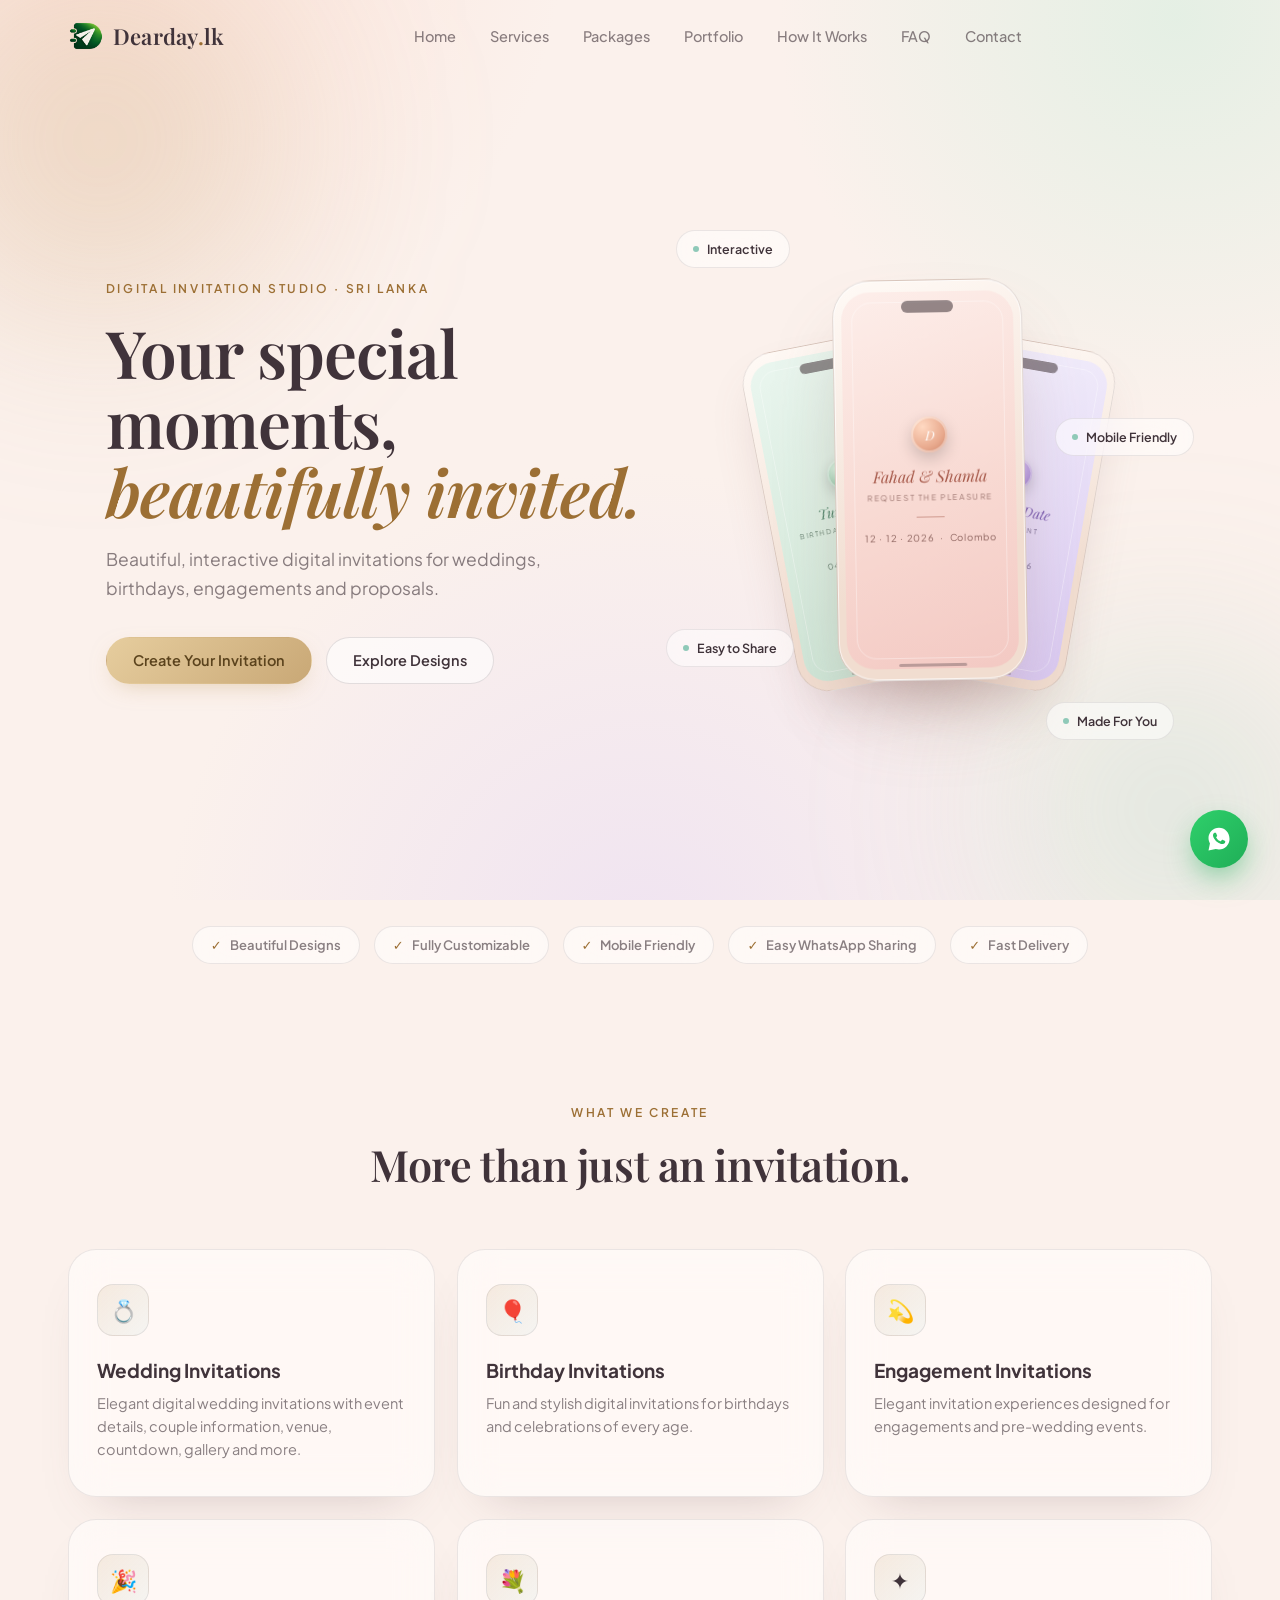
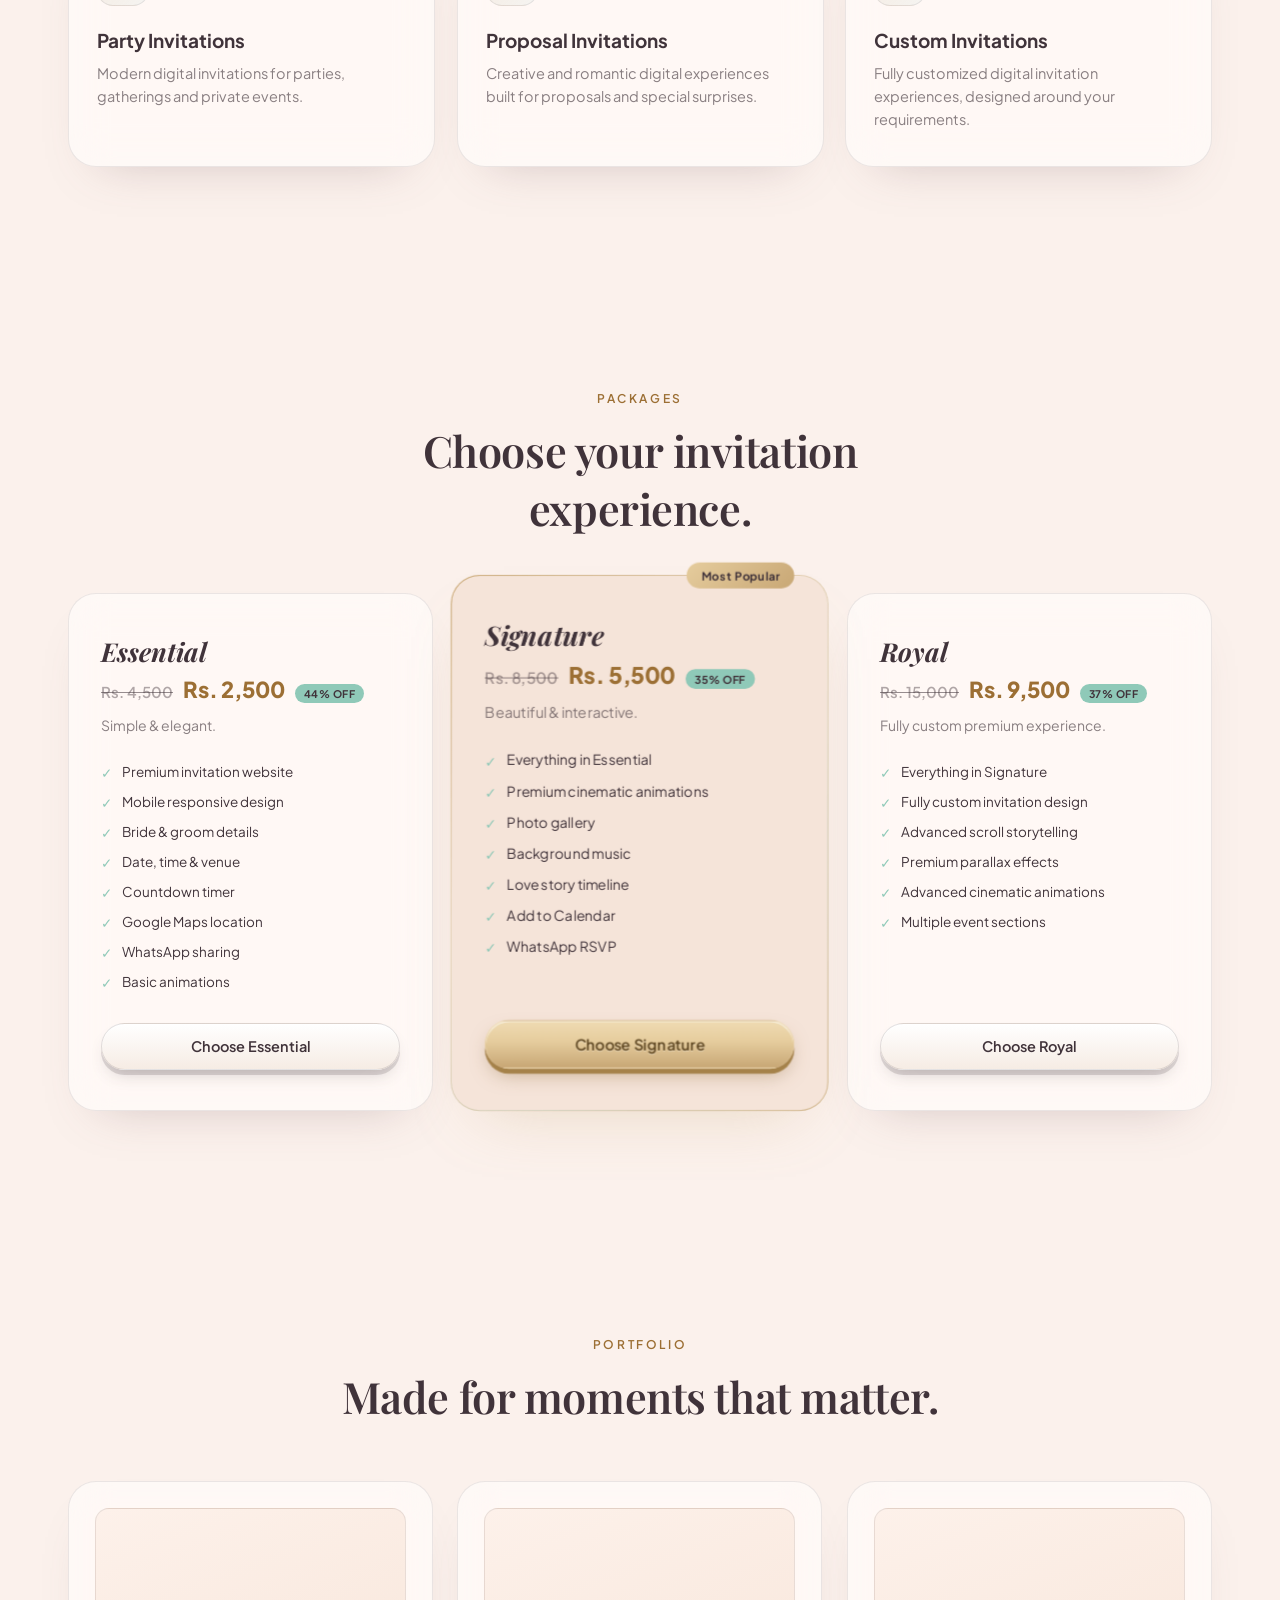
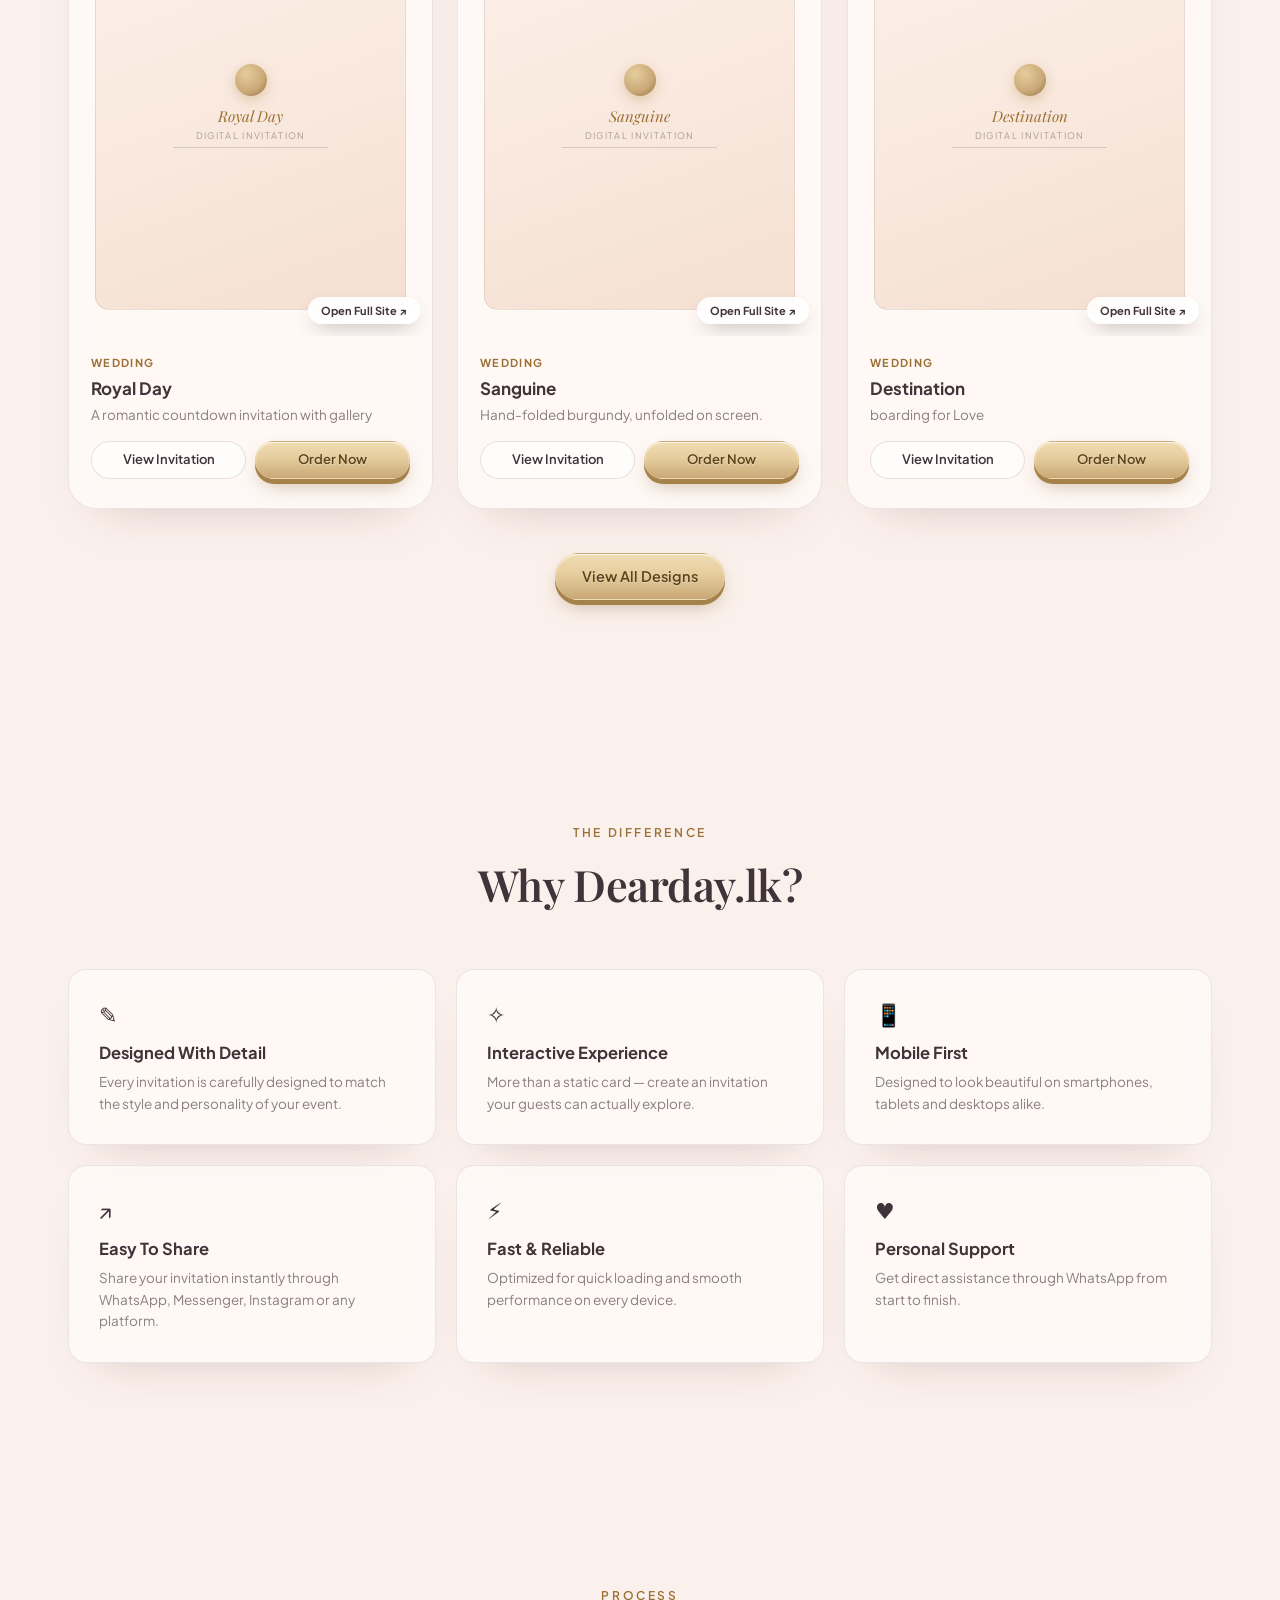
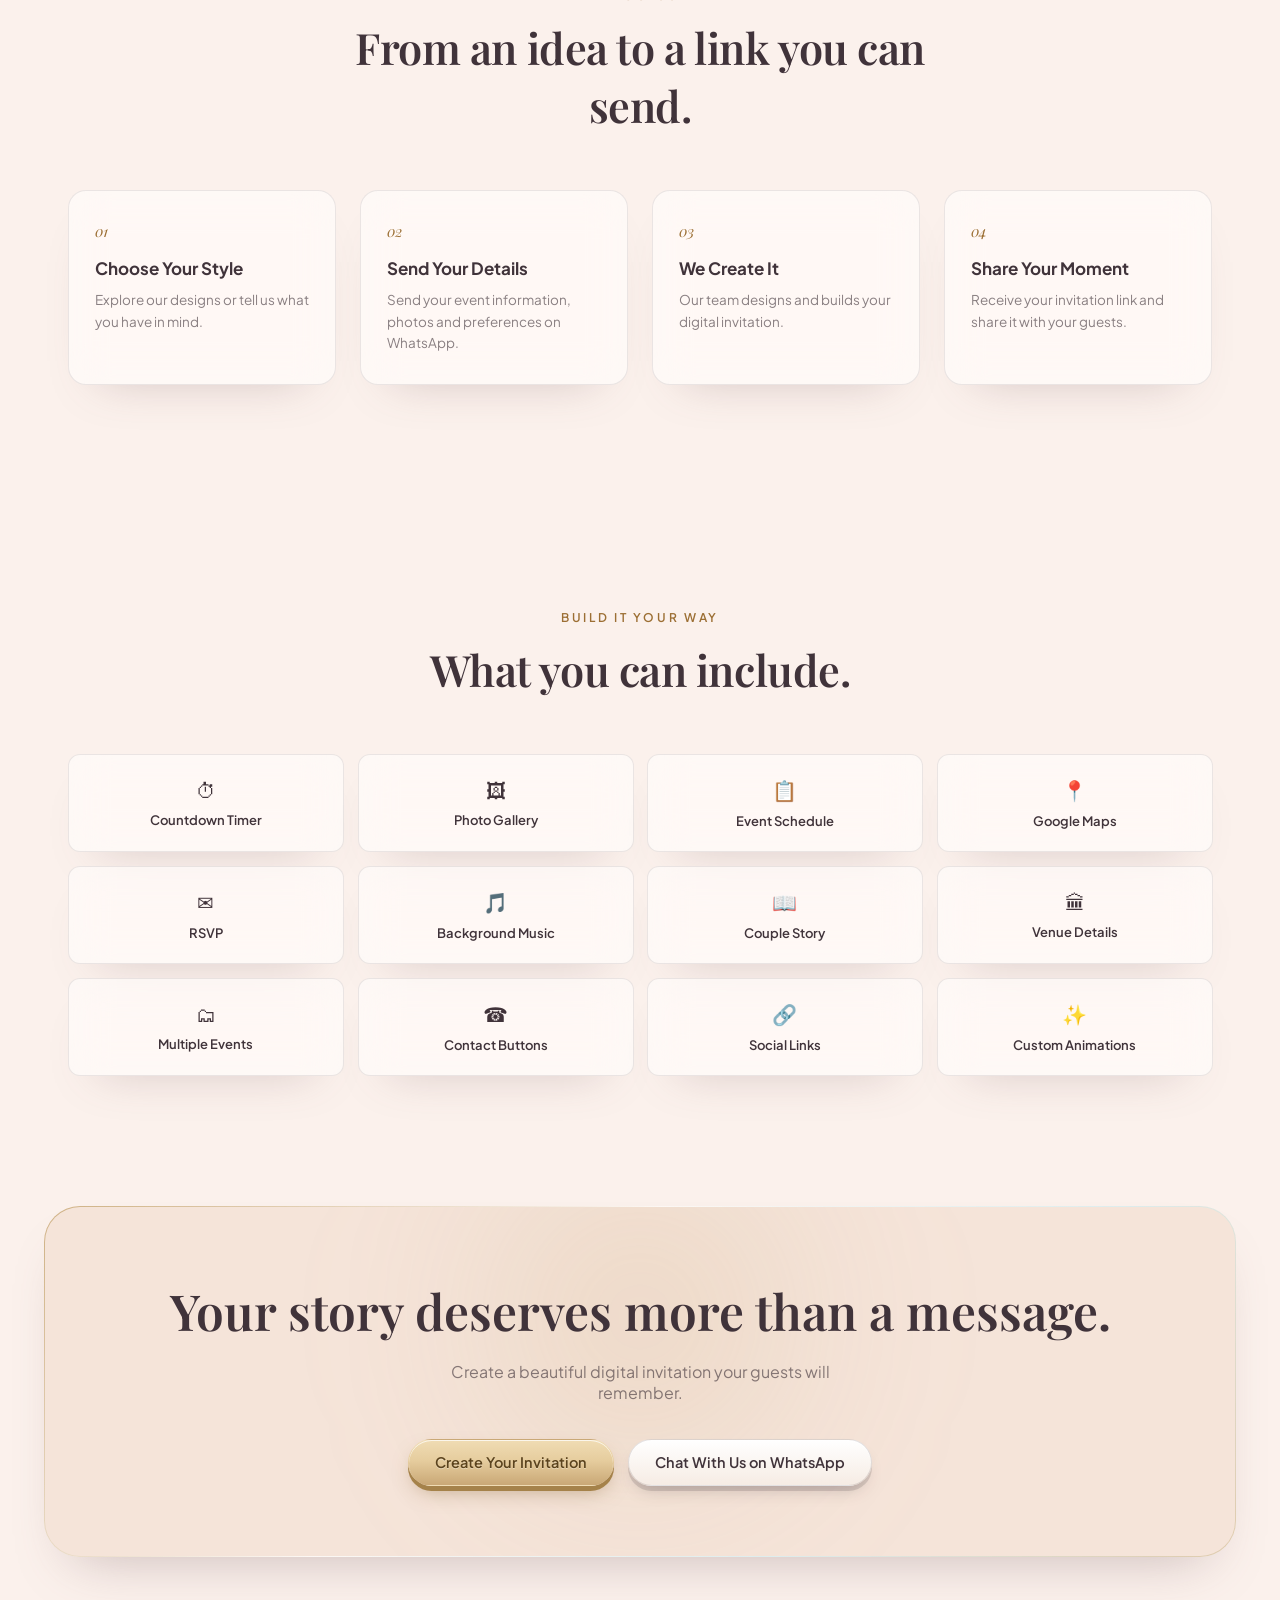
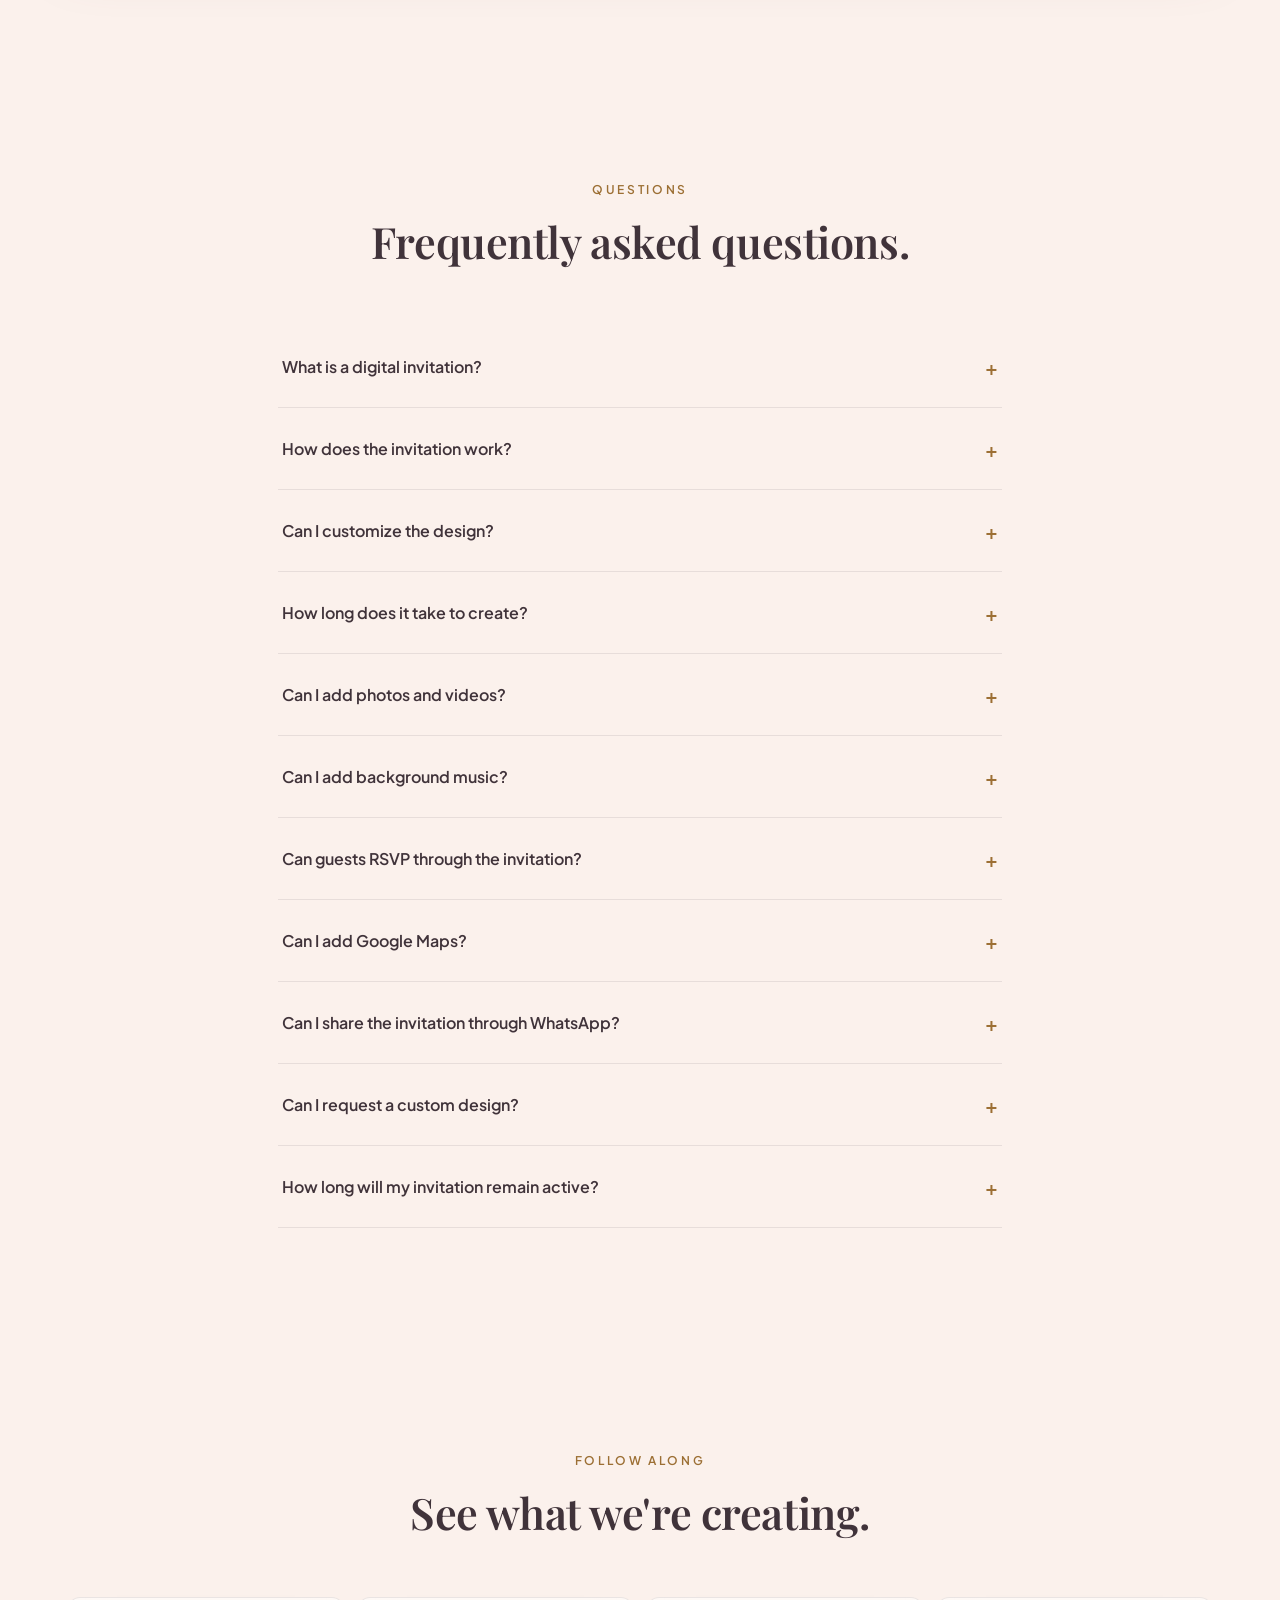
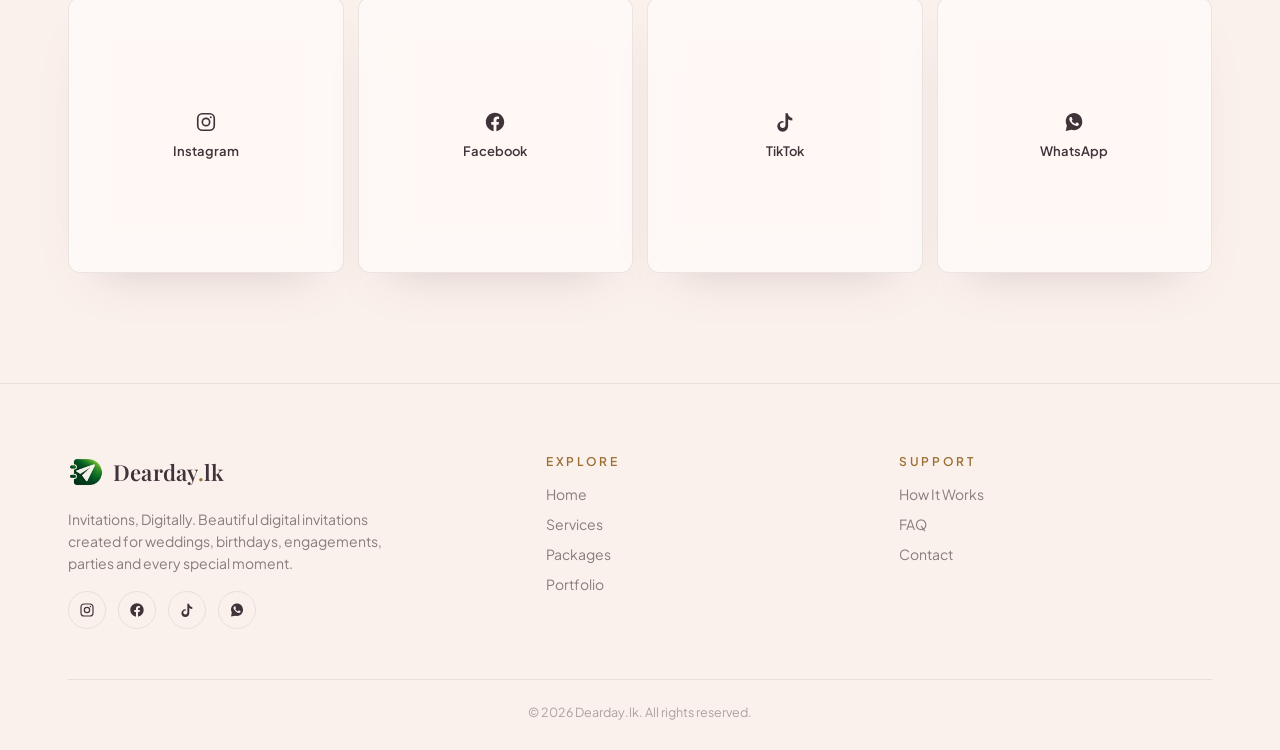
==== commit 0dfa694f: "Replace sample couple name, add 3D scroll intro to every section - Rename the hero phone mockup's sa" ====
--- a/index.html
+++ b/index.html
@@ -128,7 +128,7 @@
           <div class="invite-notch"></div>
           <div class="invite-cover theme-blush">
             <div class="invite-seal">D</div>
-            <div class="invite-title">Kavindu &amp; Senuri</div>
+            <div class="invite-title">Fahad &amp; Shamla</div>
             <div class="invite-sub">Request the pleasure</div>
             <div class="invite-line"></div>
             <div class="invite-date">12 · 12 · 2026 &nbsp;·&nbsp; Colombo</div>
--- a/styles.css
+++ b/styles.css
@@ -251,9 +251,19 @@
   #mobile-menu.open{opacity:1; pointer-events:all;}
   #mobile-menu a{font-size:26px; font-family:'Playfair Display',serif; color:var(--off-white);}
 
-  /* ---------- Reveal ---------- */
-  .reveal{opacity:0; transform:translateY(28px); transition:opacity 0.9s cubic-bezier(.2,.7,.2,1), transform 0.9s cubic-bezier(.2,.7,.2,1);}
-  .reveal.is-visible{opacity:1; transform:translateY(0);}
+  /* ---------- Reveal ----------
+     Every section on the site uses this on scroll-in (via the
+     IntersectionObserver in site.js), so giving it a 3D tilt here is what
+     puts a 3D intro on every section rather than just the hero. Kept subtle
+     (12deg) so it reads as premium rather than gimmicky, and elements that
+     want a bigger, bespoke 3D entrance (the hero copy/CTAs) define their own
+     .reveal-3d-* transform that overrides this one. */
+  .reveal{
+    opacity:0; transform-origin:50% 100%;
+    transform:perspective(1000px) rotateX(12deg) translateY(30px);
+    transition:opacity 0.9s cubic-bezier(.2,.7,.2,1), transform 0.9s cubic-bezier(.2,.7,.2,1);
+  }
+  .reveal.is-visible{transform:perspective(1000px) rotateX(0deg) translateY(0); opacity:1;}
   .reveal-delay-1{transition-delay:0.08s;}
   .reveal-delay-2{transition-delay:0.16s;}
   .reveal-delay-3{transition-delay:0.24s;}
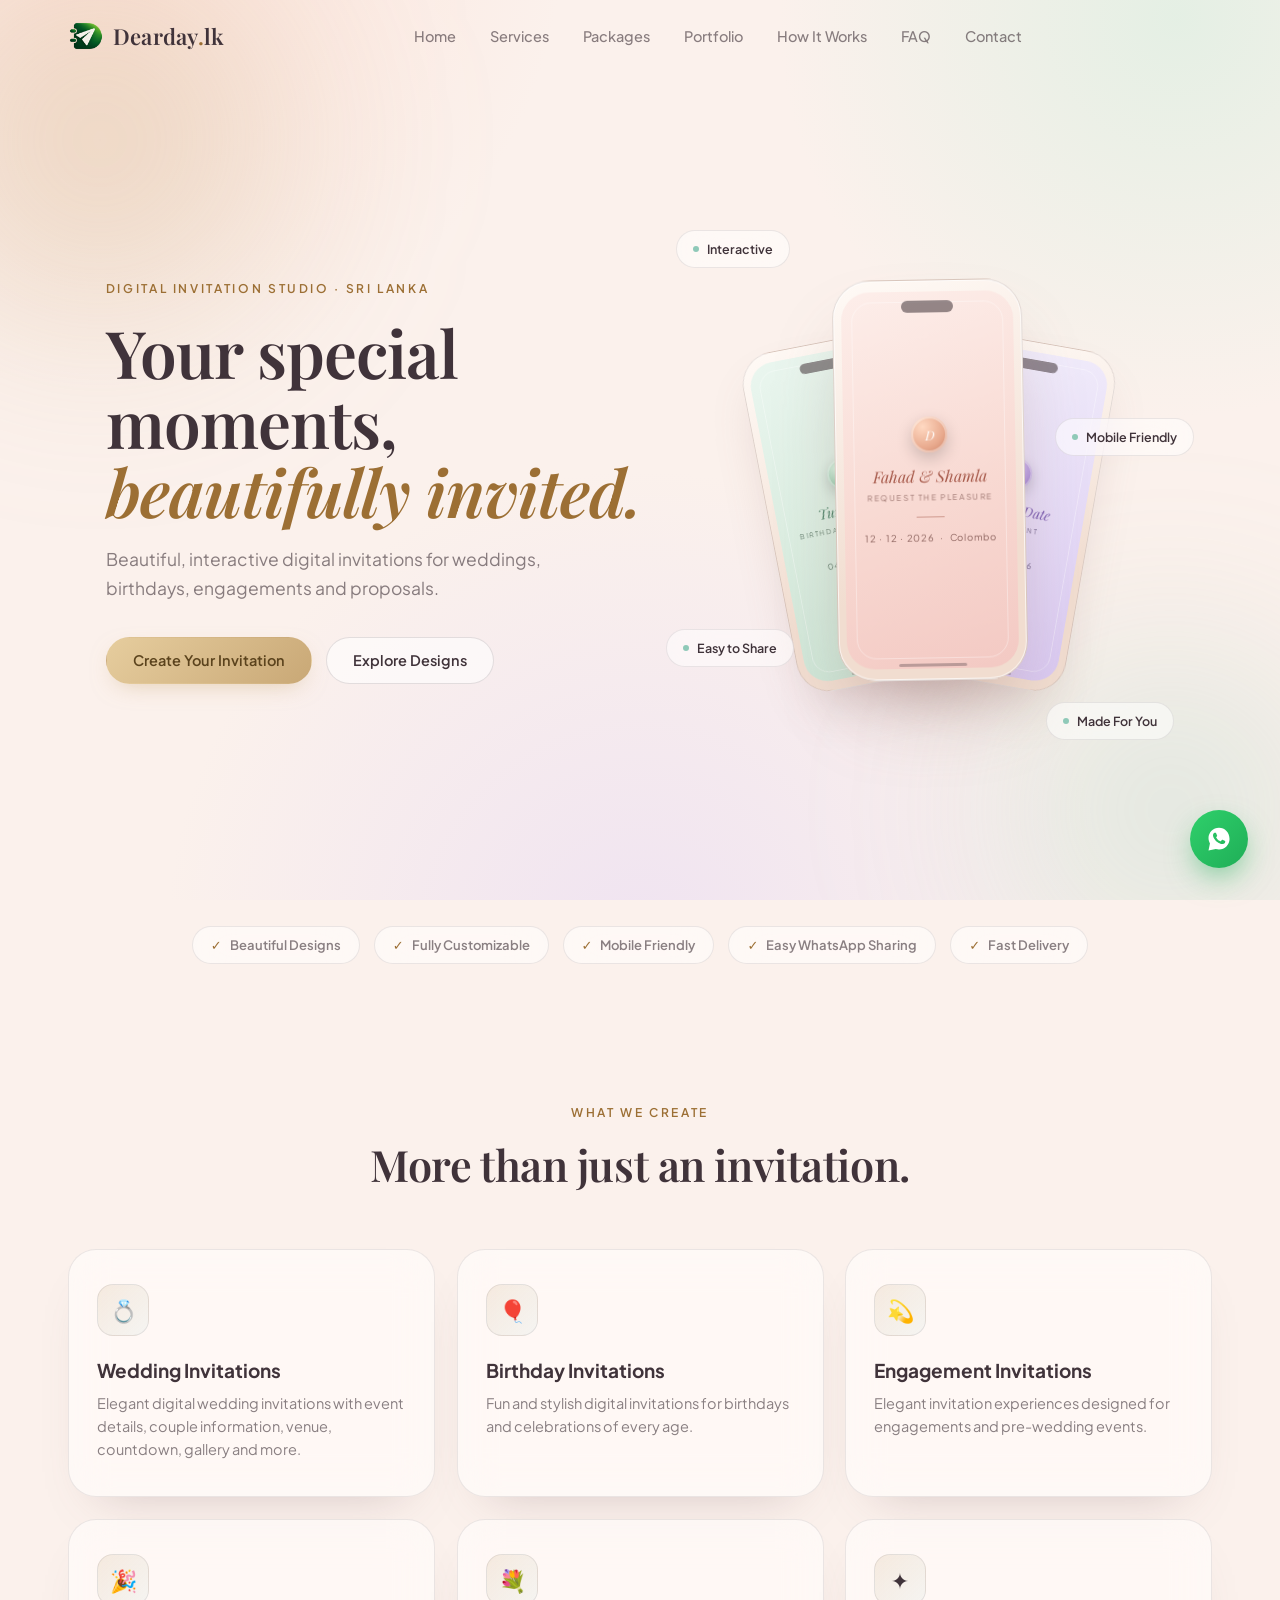
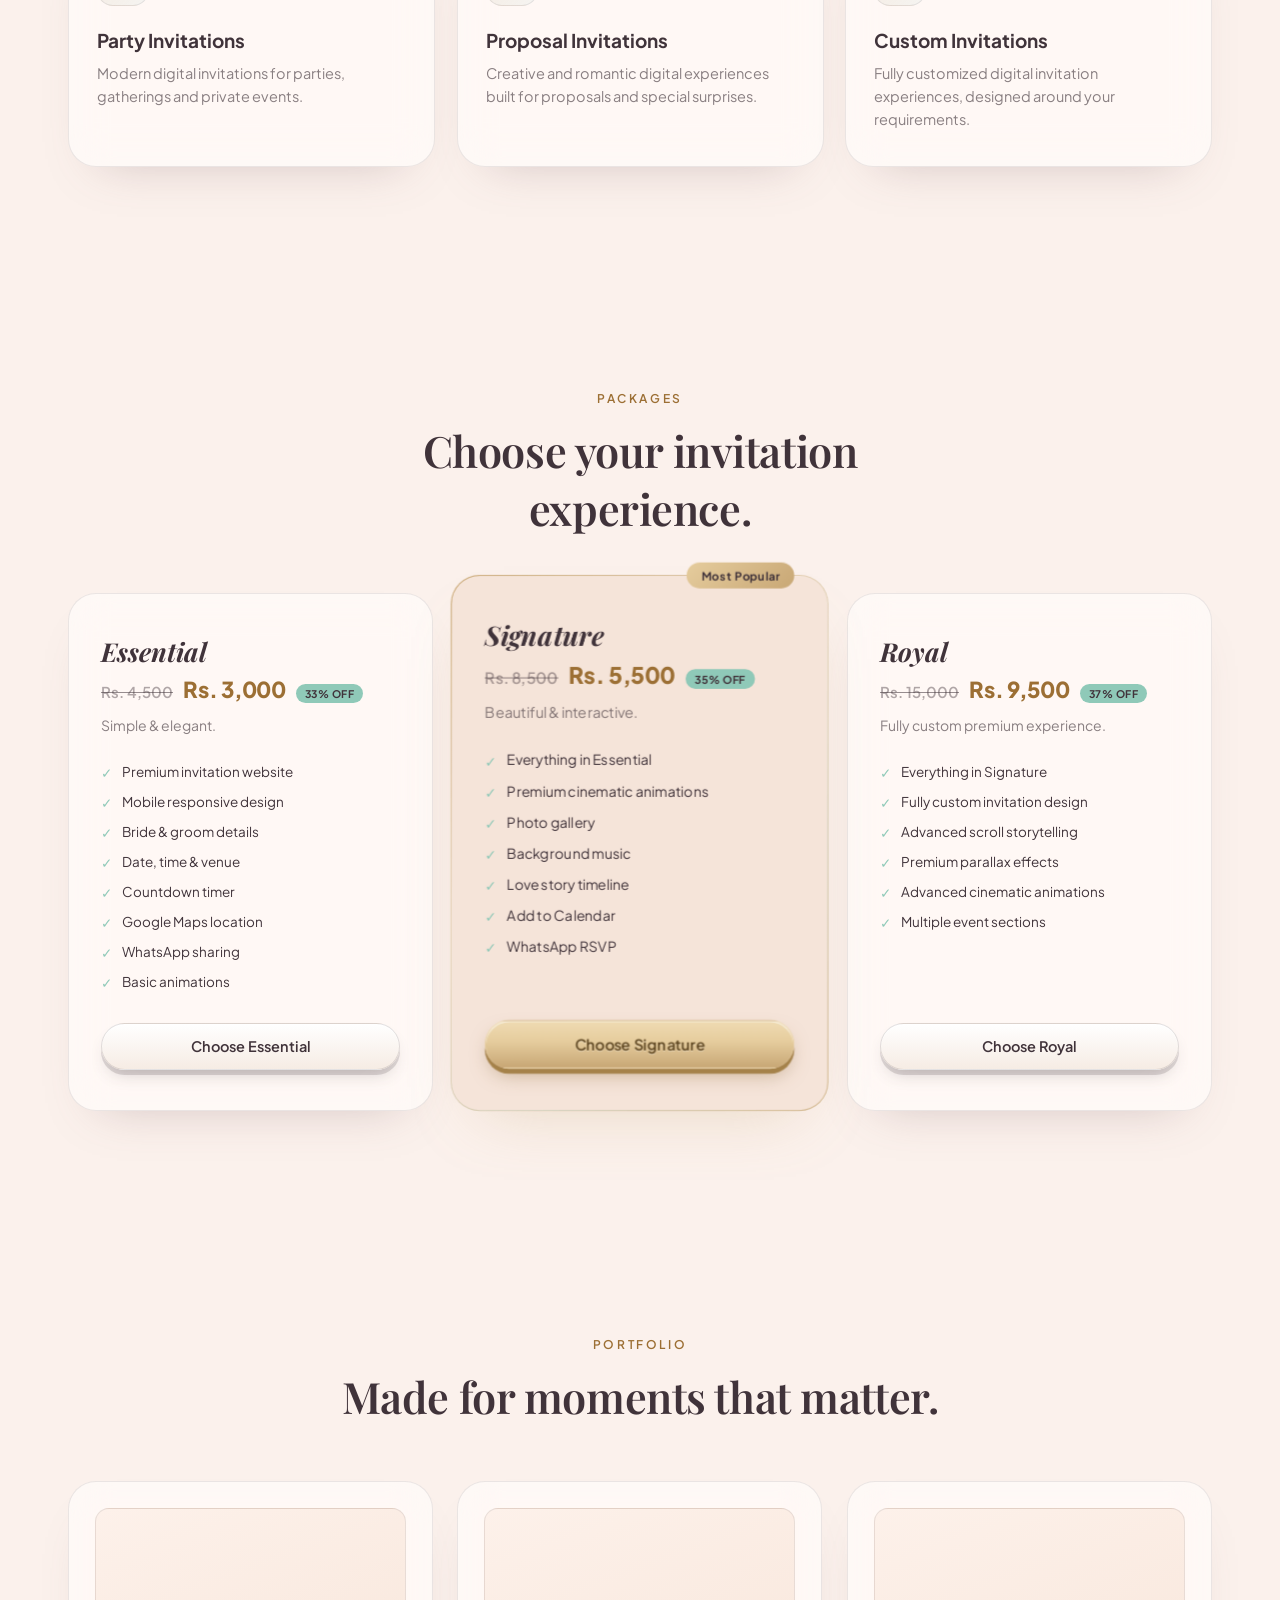
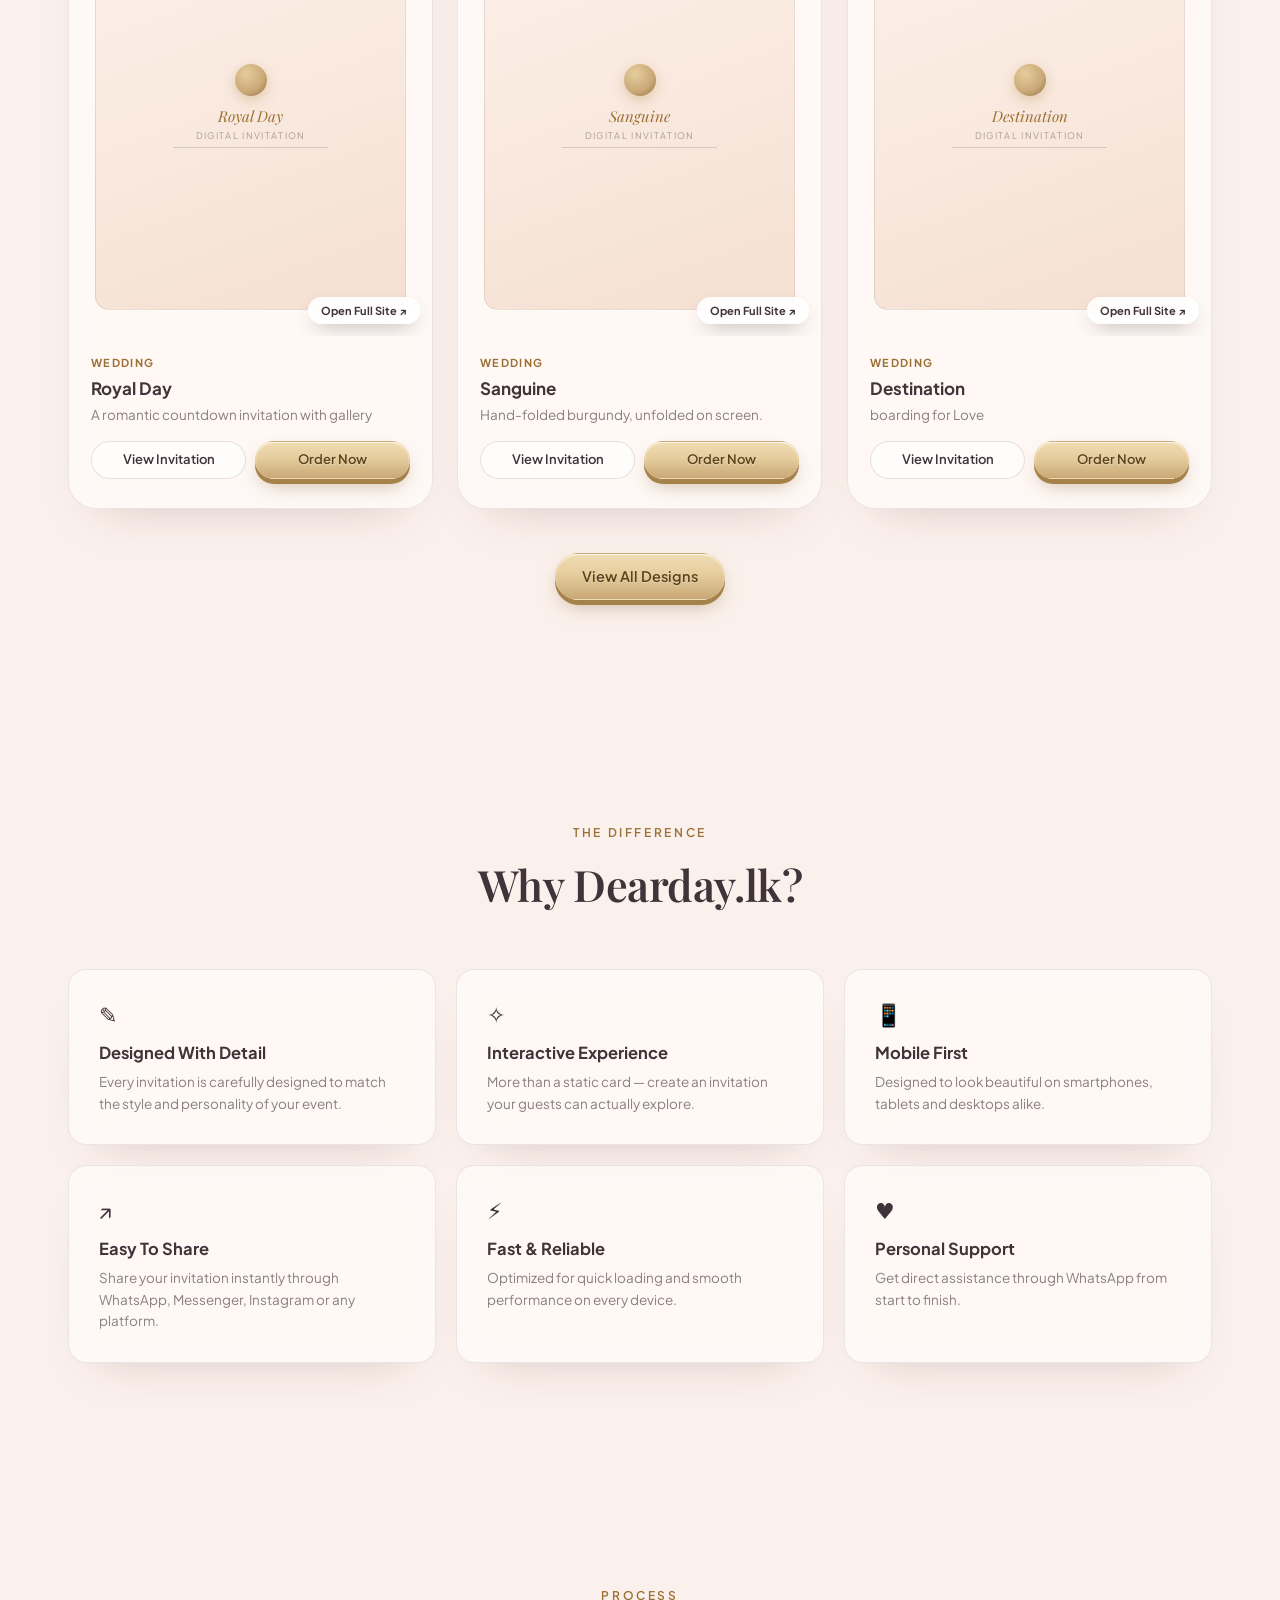
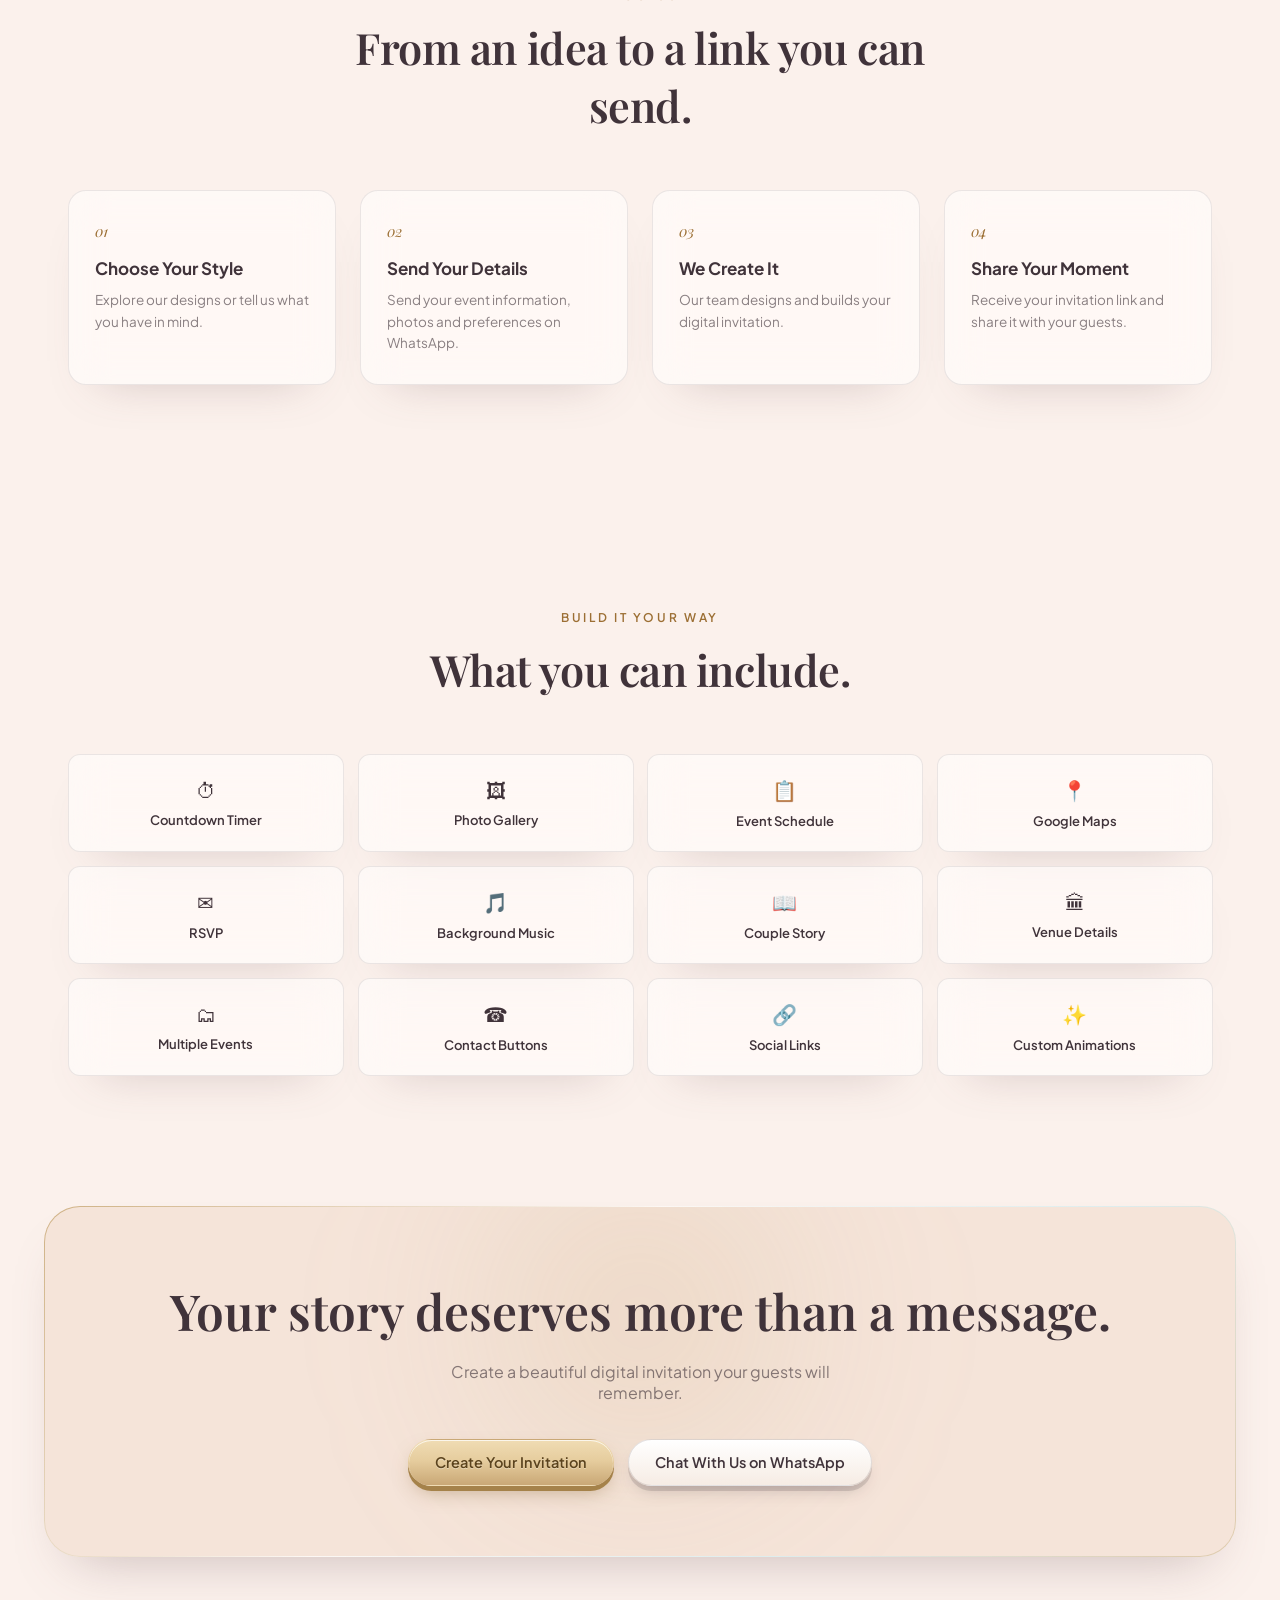
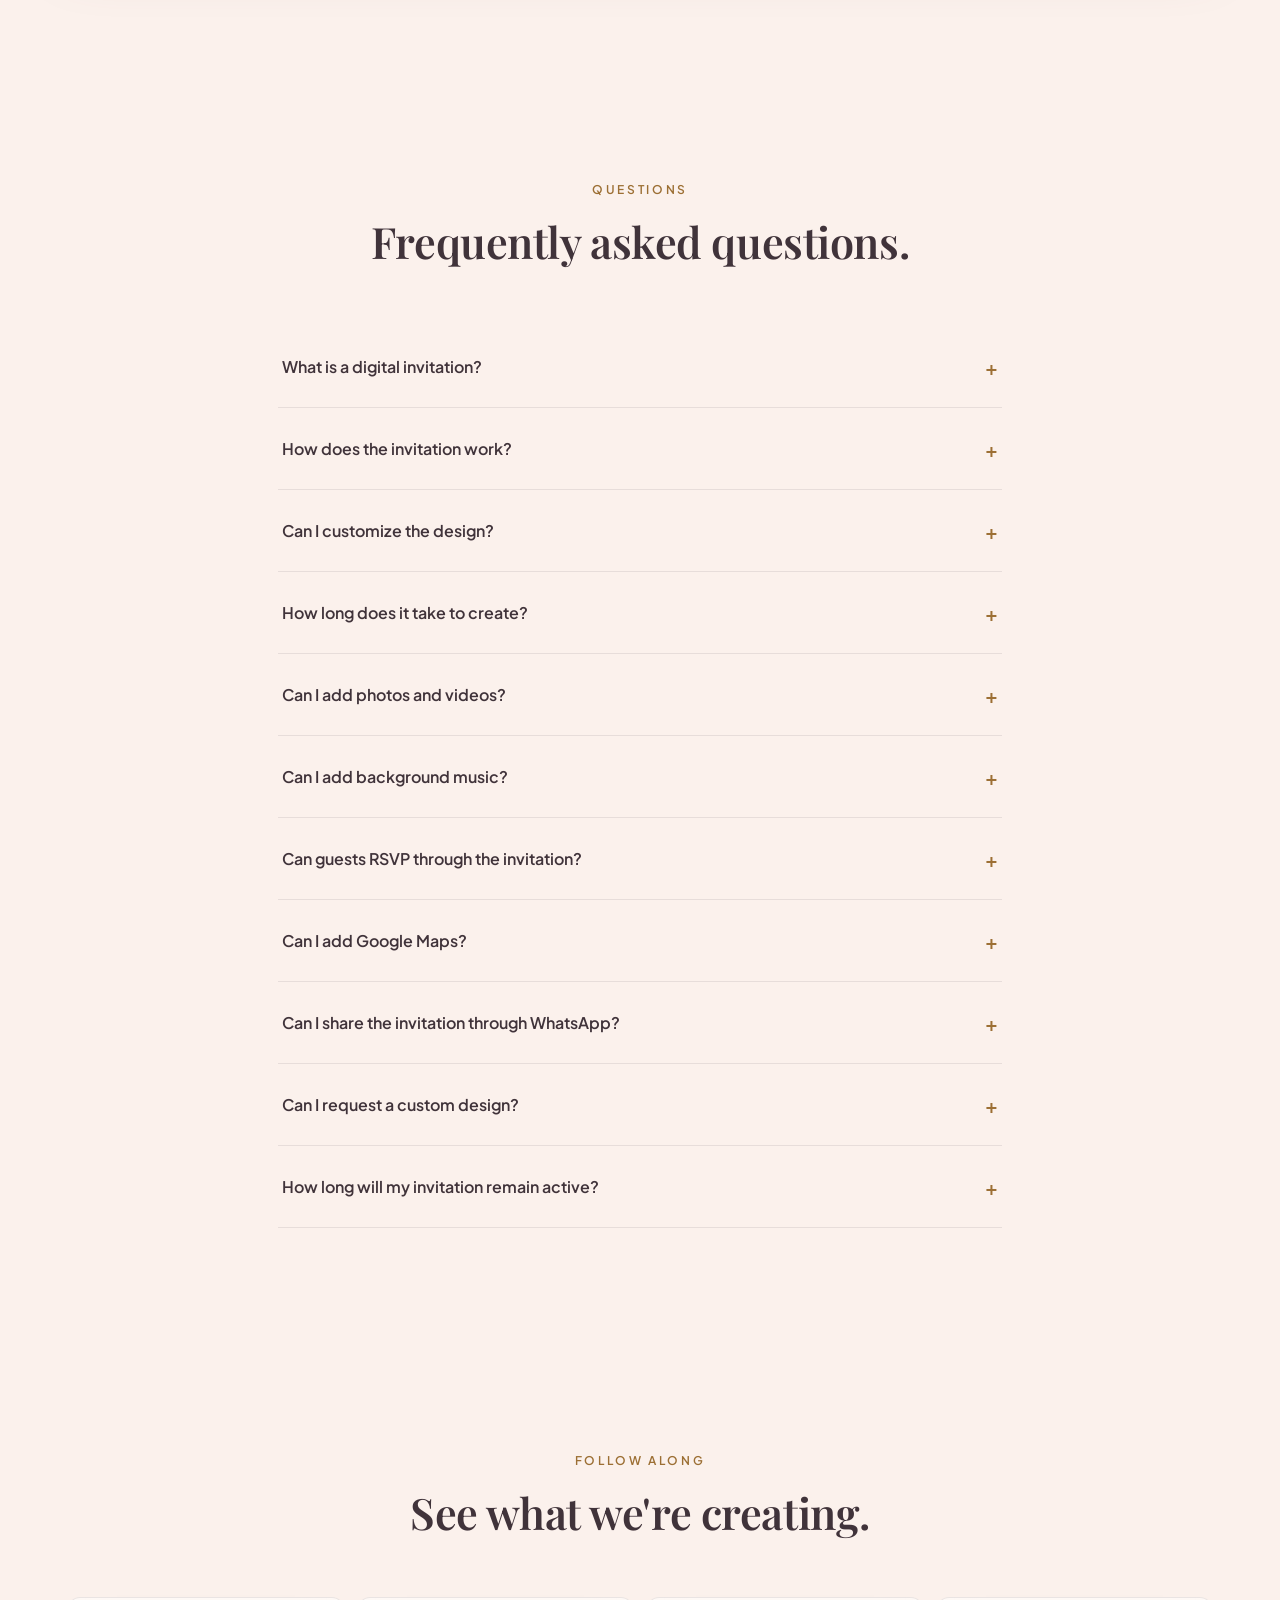
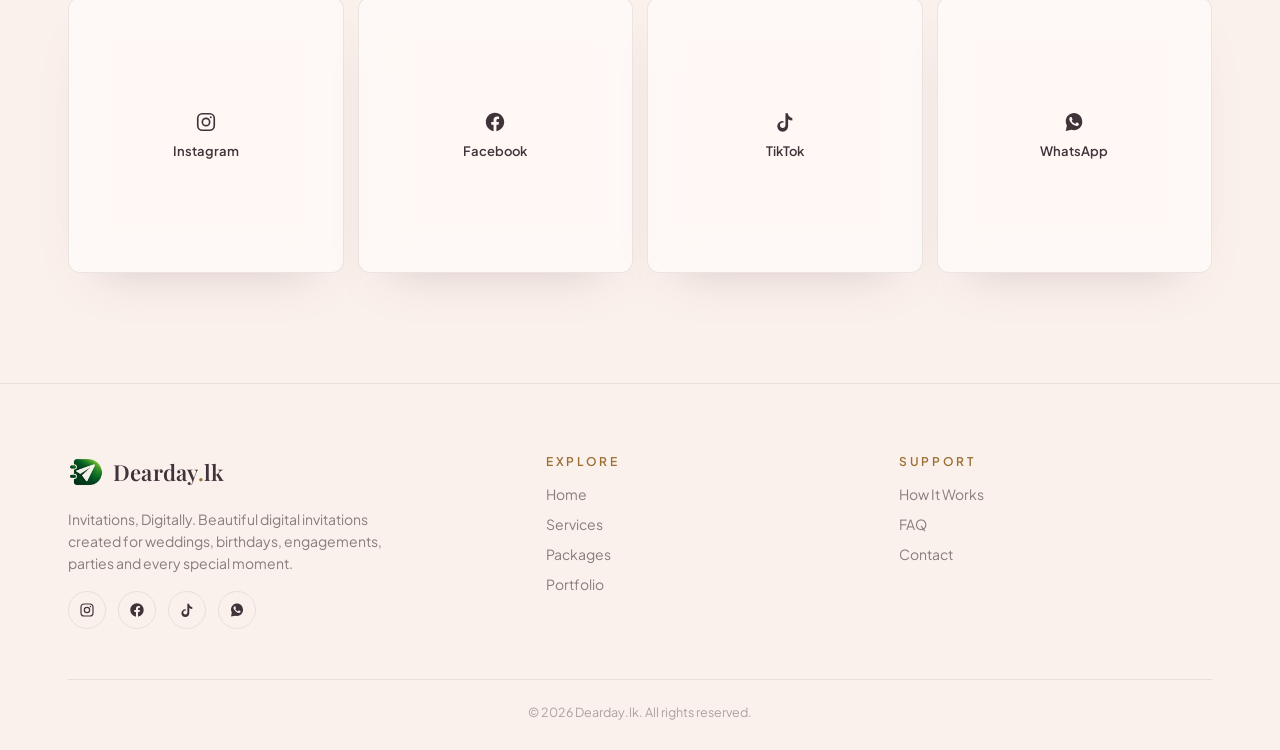
==== commit 8d2efc7d: "Update Essential package price to Rs. 3,000 Rs. 4,500 -> Rs. 3,000 (33% OFF, recalculated from the o" ====
--- a/index.html
+++ b/index.html
@@ -210,8 +210,8 @@
         <h3 class="pkg-name">Essential</h3>
         <p class="pkg-price">
           <span class="old-price">Rs. 4,500</span>
-          <span class="new-price">Rs. 2,500</span>
-          <span class="save-tag">44% OFF</span>
+          <span class="new-price">Rs. 3,000</span>
+          <span class="save-tag">33% OFF</span>
         </p>
         <p class="pkg-desc">Simple &amp; elegant.</p>
         <ul class="pkg-list">
@@ -421,11 +421,11 @@
         <svg viewBox="0 0 24 24" width="22" height="22" fill="none" stroke="currentColor" stroke-width="1.8"><rect x="3" y="3" width="18" height="18" rx="5"/><circle cx="12" cy="12" r="4"/><circle cx="17.2" cy="6.8" r="1.1" fill="currentColor" stroke="none"/></svg>
         Instagram
       </a>
-      <a href="#" class="social-tile glass">
+      <a href="https://www.facebook.com/share/1HLEPgeQwk/" target="_blank" rel="noopener noreferrer" class="social-tile glass">
         <svg viewBox="0 0 24 24" width="22" height="22" fill="currentColor"><path d="M22 12.06C22 6.51 17.52 2 12 2S2 6.51 2 12.06c0 5 3.66 9.15 8.44 9.94v-7.03H7.9v-2.9h2.54V9.85c0-2.5 1.49-3.89 3.78-3.89 1.1 0 2.24.2 2.24.2v2.46h-1.26c-1.24 0-1.63.77-1.63 1.56v1.87h2.78l-.44 2.9h-2.34V22c4.78-.79 8.44-4.94 8.44-9.94z"/></svg>
         Facebook
       </a>
-      <a href="#" class="social-tile glass">
+      <a href="https://www.tiktok.com/@dearday.lk" target="_blank" rel="noopener noreferrer" class="social-tile glass">
         <svg viewBox="0 0 24 24" width="22" height="22" fill="currentColor"><path d="M16.6 5.82c-.9-.83-1.42-1.98-1.44-3.24H12.5v13.06c0 1.65-1.35 3-3 3s-3-1.35-3-3 1.35-3 3-3c.28 0 .55.04.8.11V10.9a5.9 5.9 0 0 0-.8-.06c-3.26 0-5.9 2.64-5.9 5.9s2.64 5.9 5.9 5.9 5.9-2.64 5.9-5.9V9.01a8.2 8.2 0 0 0 4.6 1.4V7.75a5.4 5.4 0 0 1-3.4-1.93z"/></svg>
         TikTok
       </a>
@@ -448,10 +448,10 @@
           <a href="#" aria-label="Instagram">
             <svg viewBox="0 0 24 24" width="16" height="16" fill="none" stroke="currentColor" stroke-width="1.8"><rect x="3" y="3" width="18" height="18" rx="5"/><circle cx="12" cy="12" r="4"/><circle cx="17.2" cy="6.8" r="1.1" fill="currentColor" stroke="none"/></svg>
           </a>
-          <a href="#" aria-label="Facebook">
+          <a href="https://www.facebook.com/share/1HLEPgeQwk/" target="_blank" rel="noopener noreferrer" aria-label="Facebook">
             <svg viewBox="0 0 24 24" width="16" height="16" fill="currentColor"><path d="M22 12.06C22 6.51 17.52 2 12 2S2 6.51 2 12.06c0 5 3.66 9.15 8.44 9.94v-7.03H7.9v-2.9h2.54V9.85c0-2.5 1.49-3.89 3.78-3.89 1.1 0 2.24.2 2.24.2v2.46h-1.26c-1.24 0-1.63.77-1.63 1.56v1.87h2.78l-.44 2.9h-2.34V22c4.78-.79 8.44-4.94 8.44-9.94z"/></svg>
           </a>
-          <a href="#" aria-label="TikTok">
+          <a href="https://www.tiktok.com/@dearday.lk" target="_blank" rel="noopener noreferrer" aria-label="TikTok">
             <svg viewBox="0 0 24 24" width="16" height="16" fill="currentColor"><path d="M16.6 5.82c-.9-.83-1.42-1.98-1.44-3.24H12.5v13.06c0 1.65-1.35 3-3 3s-3-1.35-3-3 1.35-3 3-3c.28 0 .55.04.8.11V10.9a5.9 5.9 0 0 0-.8-.06c-3.26 0-5.9 2.64-5.9 5.9s2.64 5.9 5.9 5.9 5.9-2.64 5.9-5.9V9.01a8.2 8.2 0 0 0 4.6 1.4V7.75a5.4 5.4 0 0 1-3.4-1.93z"/></svg>
           </a>
           <a href="#" class="wa-cta" aria-label="WhatsApp">
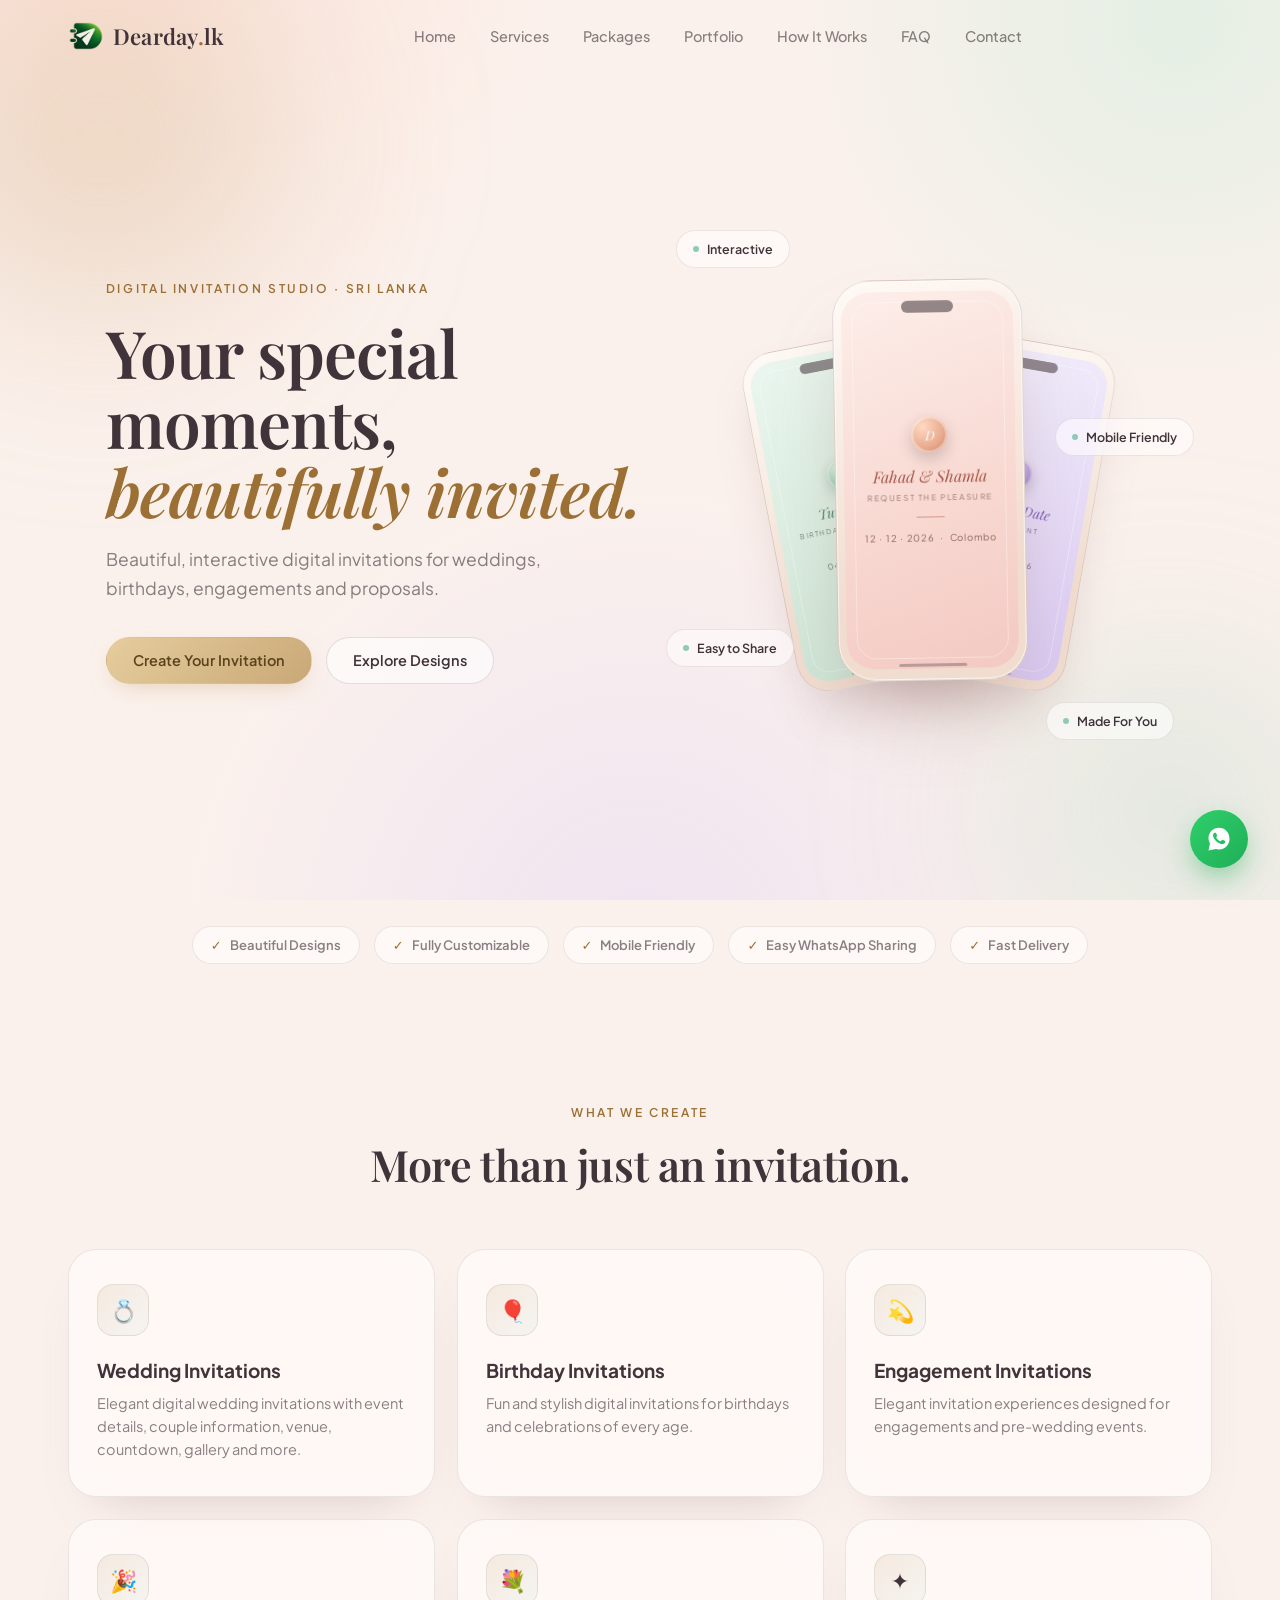
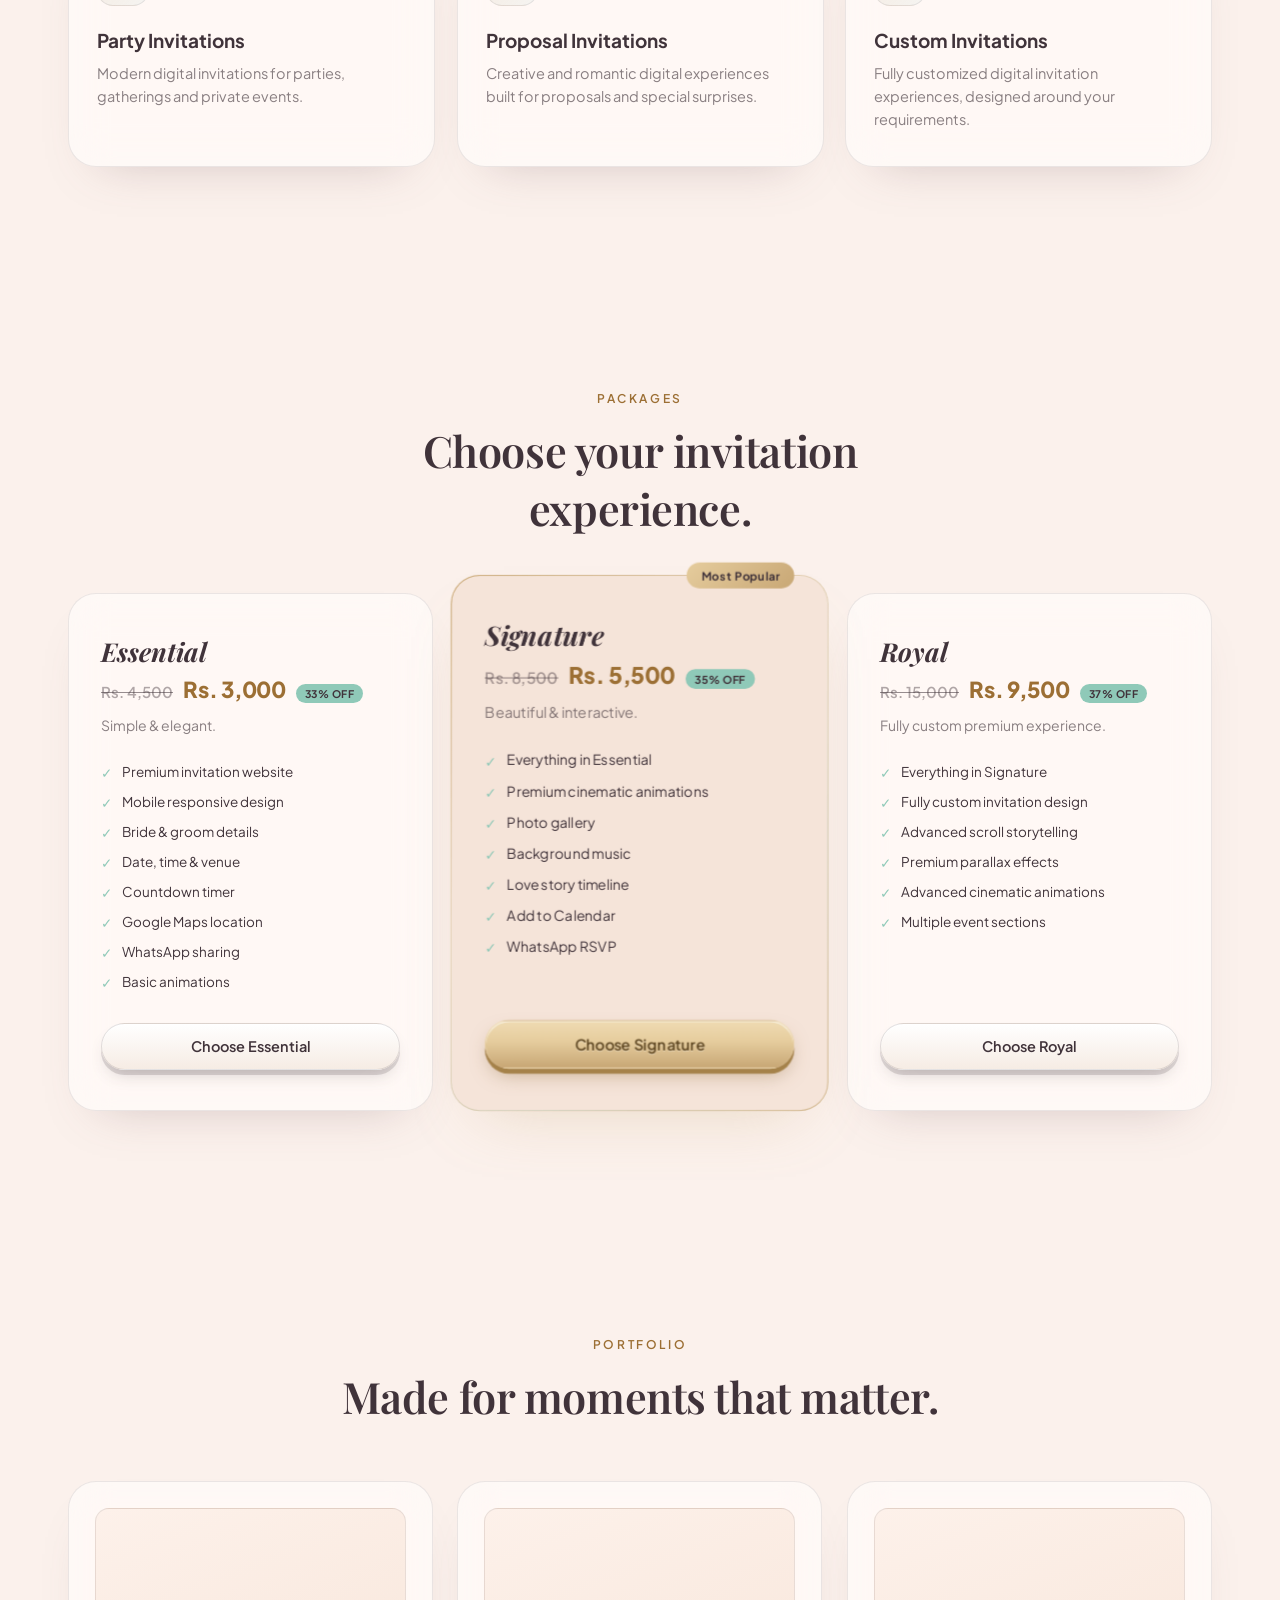
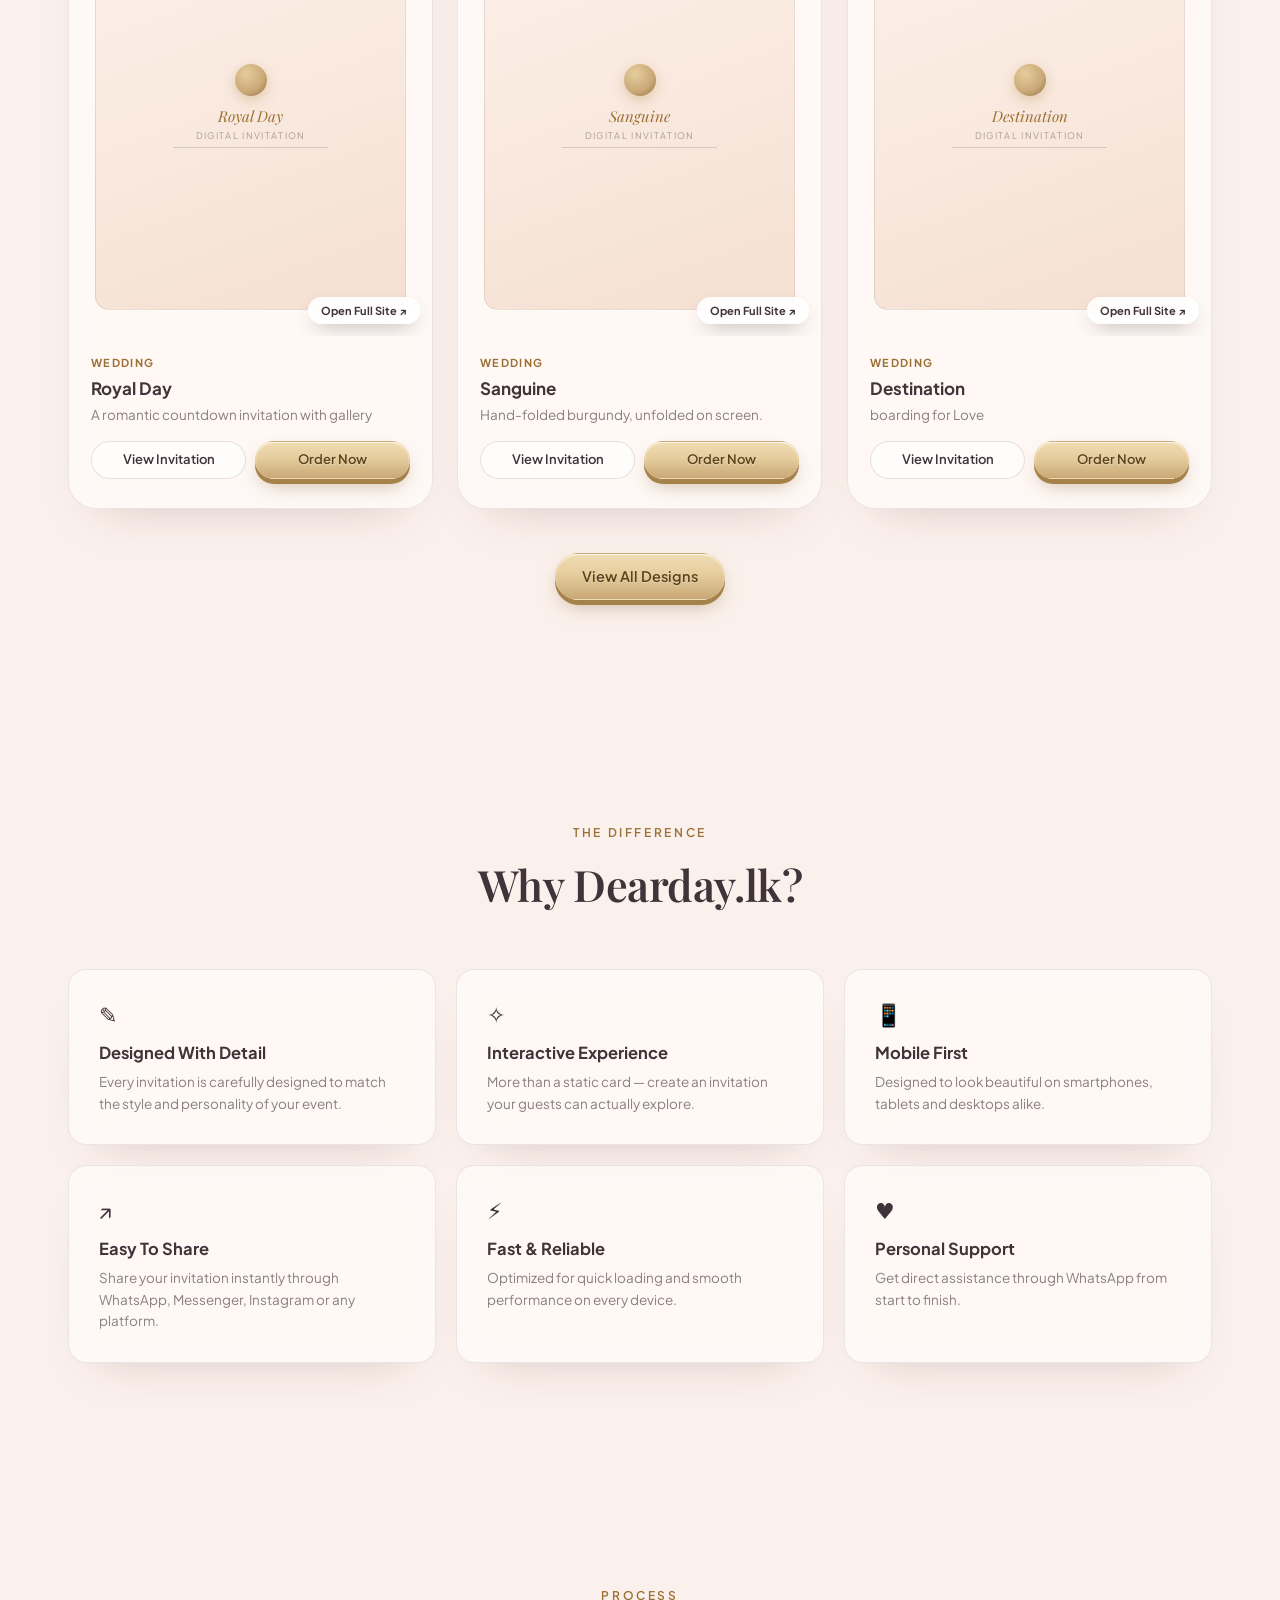
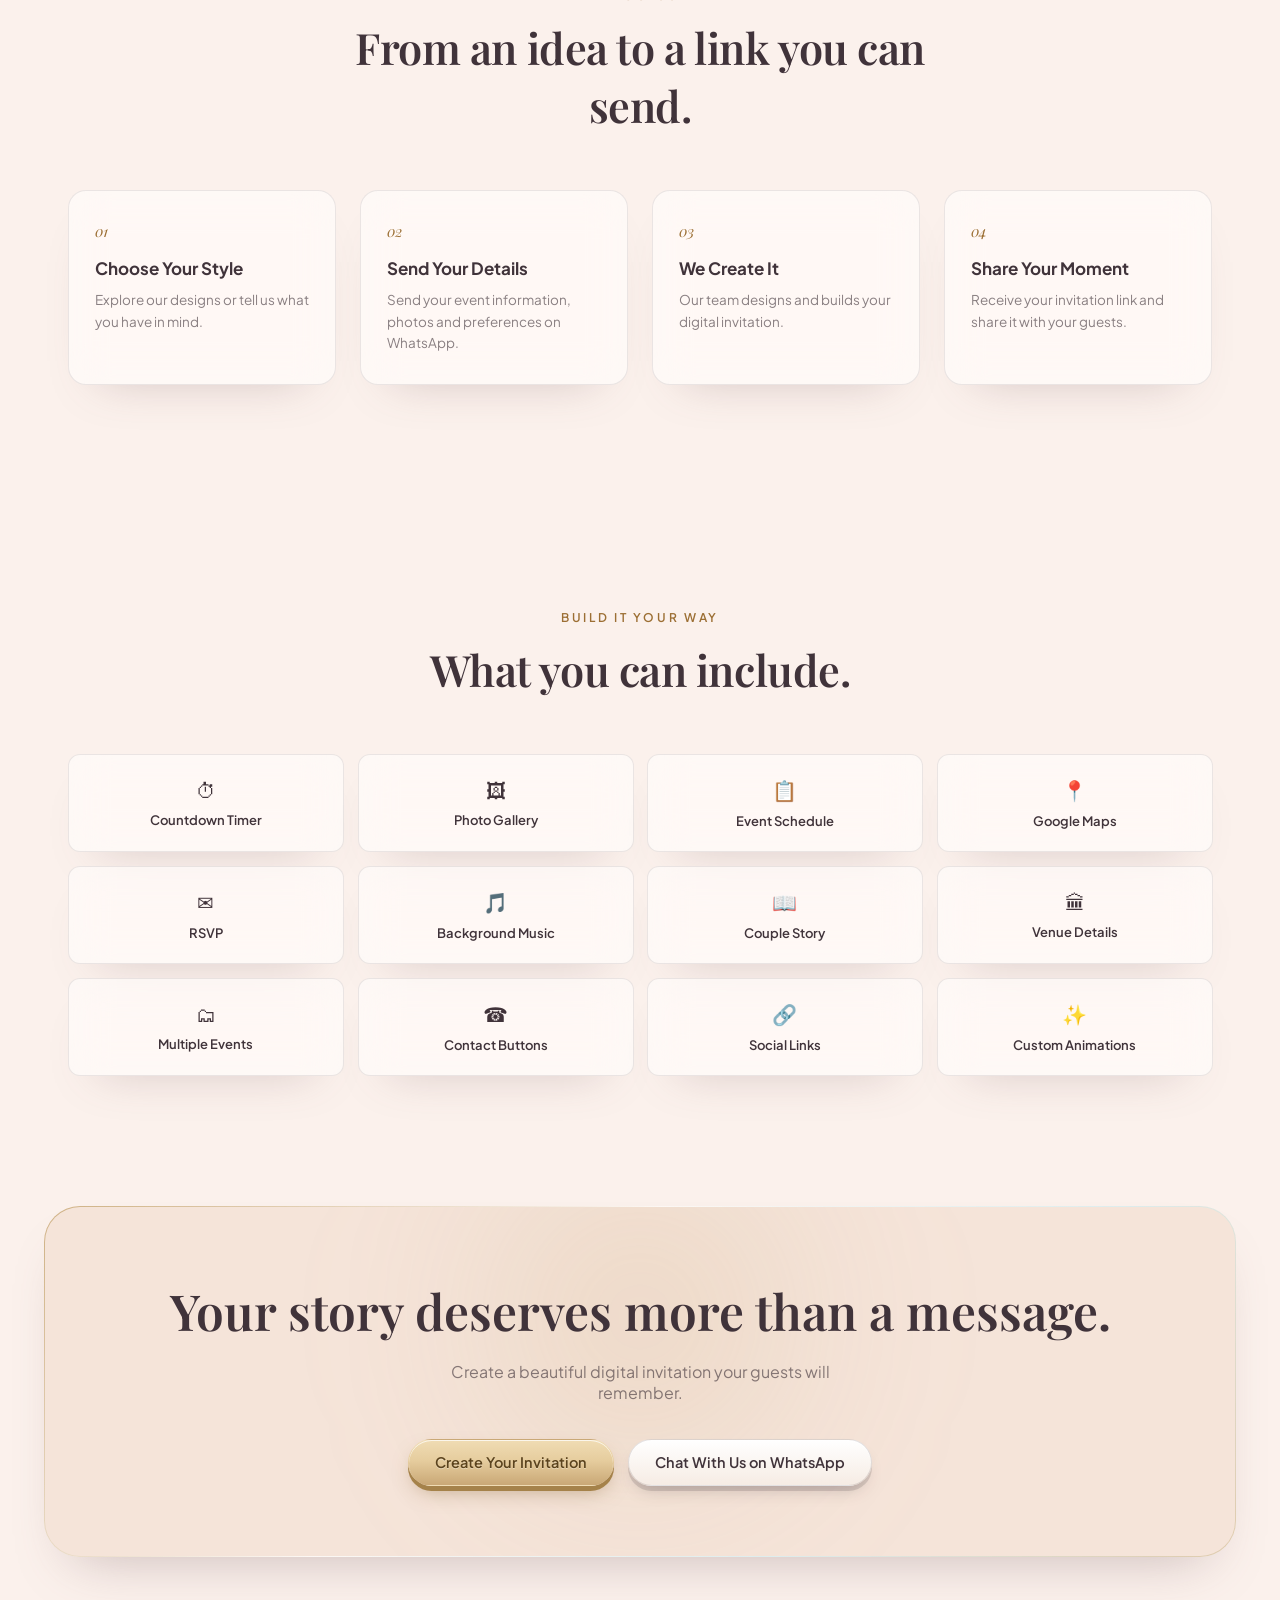
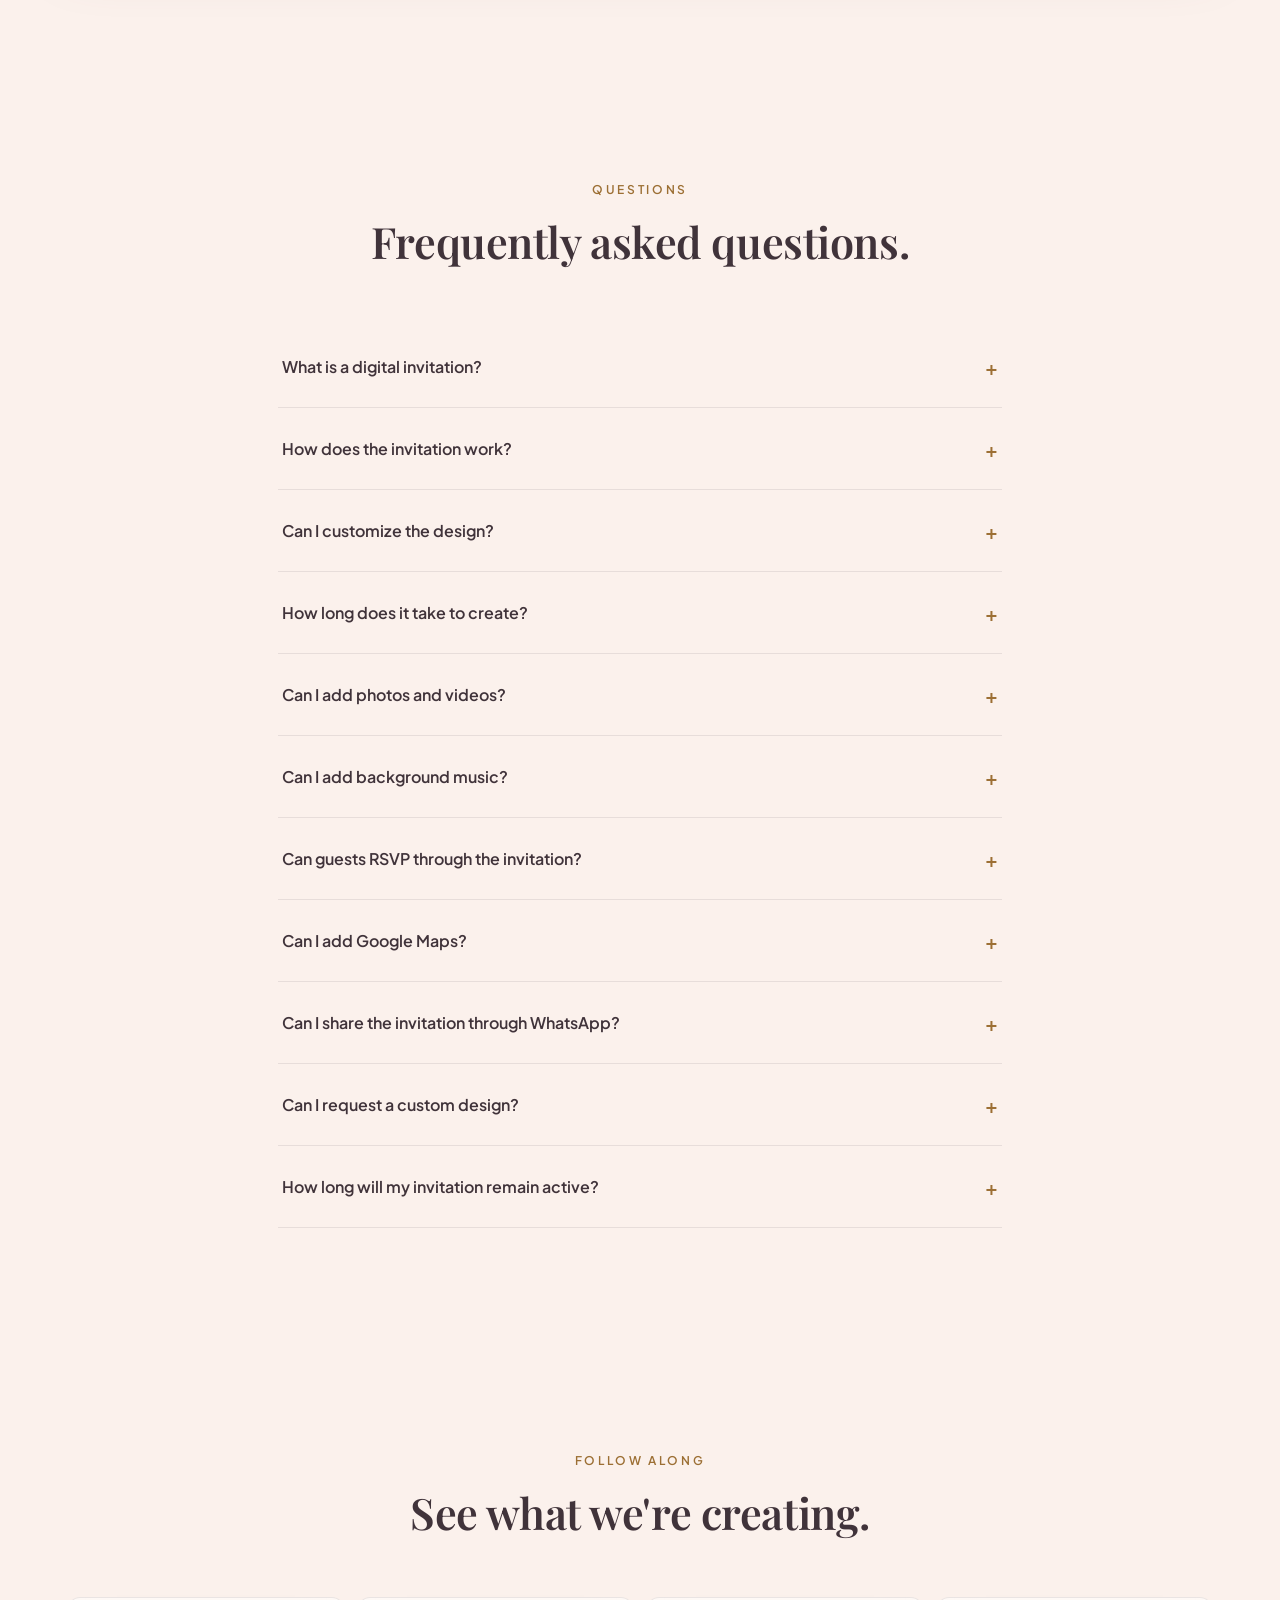
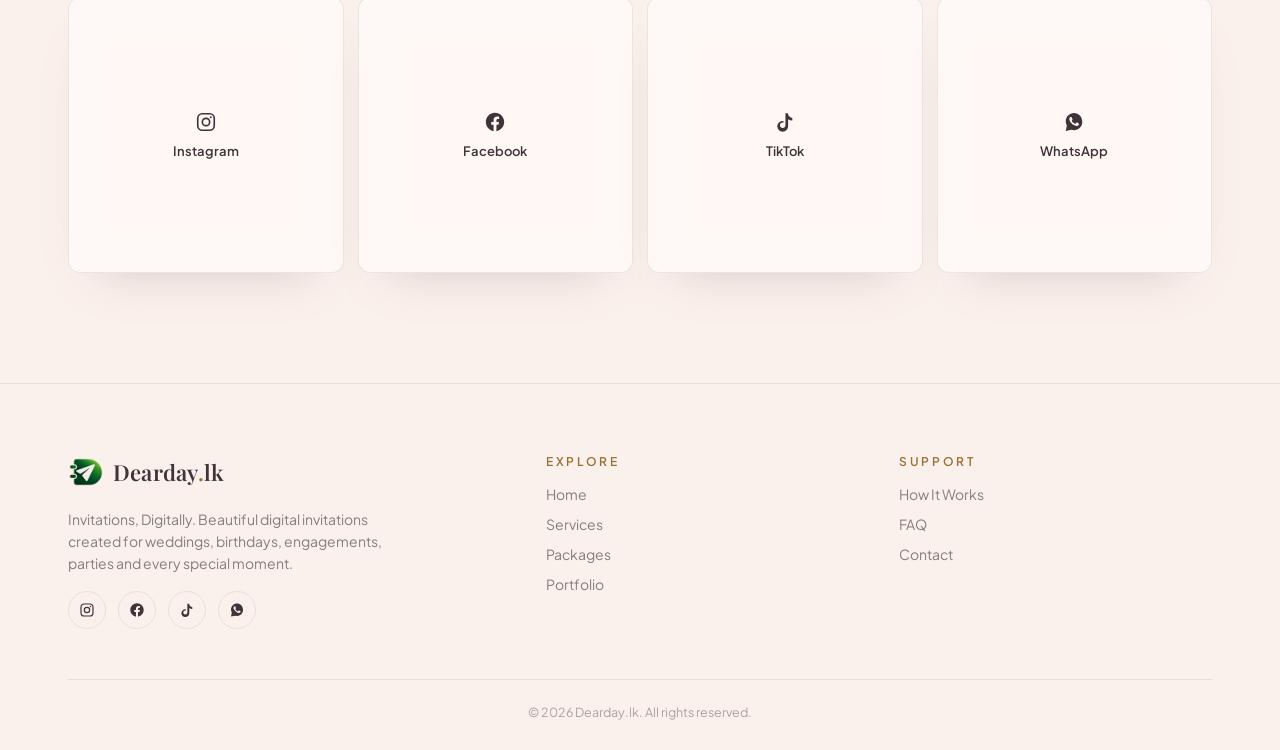
==== commit 51dc9f95: "Technical SEO fixes: structured data, semantics, 404, image weight Audit-driven technical SEO pass. " ====
--- a/index.html
+++ b/index.html
@@ -6,6 +6,7 @@
 <title>Dearday.lk | Premium Digital Invitations Sri Lanka</title>
 <meta name="description" content="Beautiful digital wedding invitations, birthday invitations, engagement invitations and custom digital invitations in Sri Lanka. Invitations, Digitally.">
 <link rel="canonical" href="https://dearday.lk/">
+<meta name="robots" content="index, follow">
 
 <!-- Open Graph (WhatsApp, Facebook, Messenger, Telegram, LinkedIn) -->
 <meta property="og:type" content="website">
@@ -36,6 +37,65 @@
 <link rel="preconnect" href="https://fonts.gstatic.com" crossorigin>
 <link href="https://fonts.googleapis.com/css2?family=Playfair+Display:ital,wght@0,500;0,600;1,500&family=Plus+Jakarta+Sans:wght@400;500;600;700;800&display=swap" rel="stylesheet">
 <link rel="stylesheet" href="styles.css">
+
+<!-- Structured data (Schema.org). Kept in sync by hand with the visible
+     page content above - if the FAQ list or package prices change in
+     site.js / this file, update the matching blocks here too. -->
+<script type="application/ld+json">
+{
+  "@context": "https://schema.org",
+  "@type": "Organization",
+  "name": "Dearday.lk",
+  "url": "https://dearday.lk/",
+  "logo": "https://dearday.lk/logo.png",
+  "image": "https://dearday.lk/og-image.jpg",
+  "description": "Beautiful digital wedding invitations, birthday invitations, engagement invitations and custom digital invitations in Sri Lanka. Invitations, Digitally.",
+  "sameAs": [
+    "https://www.facebook.com/share/1HLEPgeQwk/",
+    "https://www.tiktok.com/@dearday.lk"
+  ],
+  "contactPoint": {
+    "@type": "ContactPoint",
+    "telephone": "+94716903578",
+    "contactType": "customer service",
+    "areaServed": "LK",
+    "availableLanguage": ["en"]
+  }
+}
+</script>
+<script type="application/ld+json">
+{
+  "@context": "https://schema.org",
+  "@type": "Service",
+  "serviceType": "Digital Invitation Design",
+  "provider": {"@type": "Organization", "name": "Dearday.lk", "url": "https://dearday.lk/"},
+  "areaServed": "LK",
+  "offers": [
+    {"@type": "Offer", "name": "Essential Package", "price": "3000", "priceCurrency": "LKR", "url": "https://dearday.lk/#packages"},
+    {"@type": "Offer", "name": "Signature Package", "price": "5500", "priceCurrency": "LKR", "url": "https://dearday.lk/#packages"},
+    {"@type": "Offer", "name": "Royal Package", "price": "9500", "priceCurrency": "LKR", "url": "https://dearday.lk/#packages"}
+  ]
+}
+</script>
+<script type="application/ld+json">
+{
+  "@context": "https://schema.org",
+  "@type": "FAQPage",
+  "mainEntity": [
+    {"@type": "Question", "name": "What is a digital invitation?", "acceptedAnswer": {"@type": "Answer", "text": "A digital invitation is an interactive, web-based invitation you can share as a link — combining design, photos, and details like a mini website made just for your event."}},
+    {"@type": "Question", "name": "How does the invitation work?", "acceptedAnswer": {"@type": "Answer", "text": "We design your invitation and deliver it as a shareable link. You send that link to your guests through WhatsApp, social media or any messaging app."}},
+    {"@type": "Question", "name": "Can I customize the design?", "acceptedAnswer": {"@type": "Answer", "text": "Yes. Every invitation is customized to match your event's style, colours and preferences — from the Essential to the Luxe package."}},
+    {"@type": "Question", "name": "How long does it take to create?", "acceptedAnswer": {"@type": "Answer", "text": "Turnaround depends on the package and details provided, but most invitations are ready within a few days of confirming your requirements on WhatsApp."}},
+    {"@type": "Question", "name": "Can I add photos and videos?", "acceptedAnswer": {"@type": "Answer", "text": "Yes, our Signature and Luxe packages support photo galleries, and Luxe also supports video."}},
+    {"@type": "Question", "name": "Can I add background music?", "acceptedAnswer": {"@type": "Answer", "text": "Yes, background music can be added to Signature and Luxe invitations to set the mood as guests open the link."}},
+    {"@type": "Question", "name": "Can guests RSVP through the invitation?", "acceptedAnswer": {"@type": "Answer", "text": "Yes, RSVP and contact options are available on our Signature and Luxe packages."}},
+    {"@type": "Question", "name": "Can I add Google Maps?", "acceptedAnswer": {"@type": "Answer", "text": "Yes, we can embed a Google Maps location so your guests can find the venue with one tap."}},
+    {"@type": "Question", "name": "Can I share the invitation through WhatsApp?", "acceptedAnswer": {"@type": "Answer", "text": "Absolutely — invitations are built to share instantly through WhatsApp, Messenger, Instagram or any platform you like."}},
+    {"@type": "Question", "name": "Can I request a custom design?", "acceptedAnswer": {"@type": "Answer", "text": "Yes, if you have something specific in mind, message us on WhatsApp and we'll design a fully custom invitation for you."}},
+    {"@type": "Question", "name": "How long will my invitation remain active?", "acceptedAnswer": {"@type": "Answer", "text": "Your invitation link stays active well beyond your event date — reach out to us on WhatsApp for specifics on your package."}}
+  ]
+}
+</script>
 </head>
 <body>
 
@@ -75,6 +135,7 @@
   <a href="#" class="btn btn-gold wa-cta" style="margin-top:12px; font-size:15px;">Create Your Invitation</a>
 </div>
 
+<main>
 <!-- ================= HERO ================= -->
 <section class="hero" id="home">
   <div class="glow-orb" style="width:520px; height:520px; background:radial-gradient(circle,rgba(201,168,118,0.4),transparent 70%); top:-120px; left:-160px;"></div>
@@ -436,6 +497,7 @@
     </div>
   </div>
 </section>
+</main>
 
 <!-- ================= FOOTER ================= -->
 <footer>
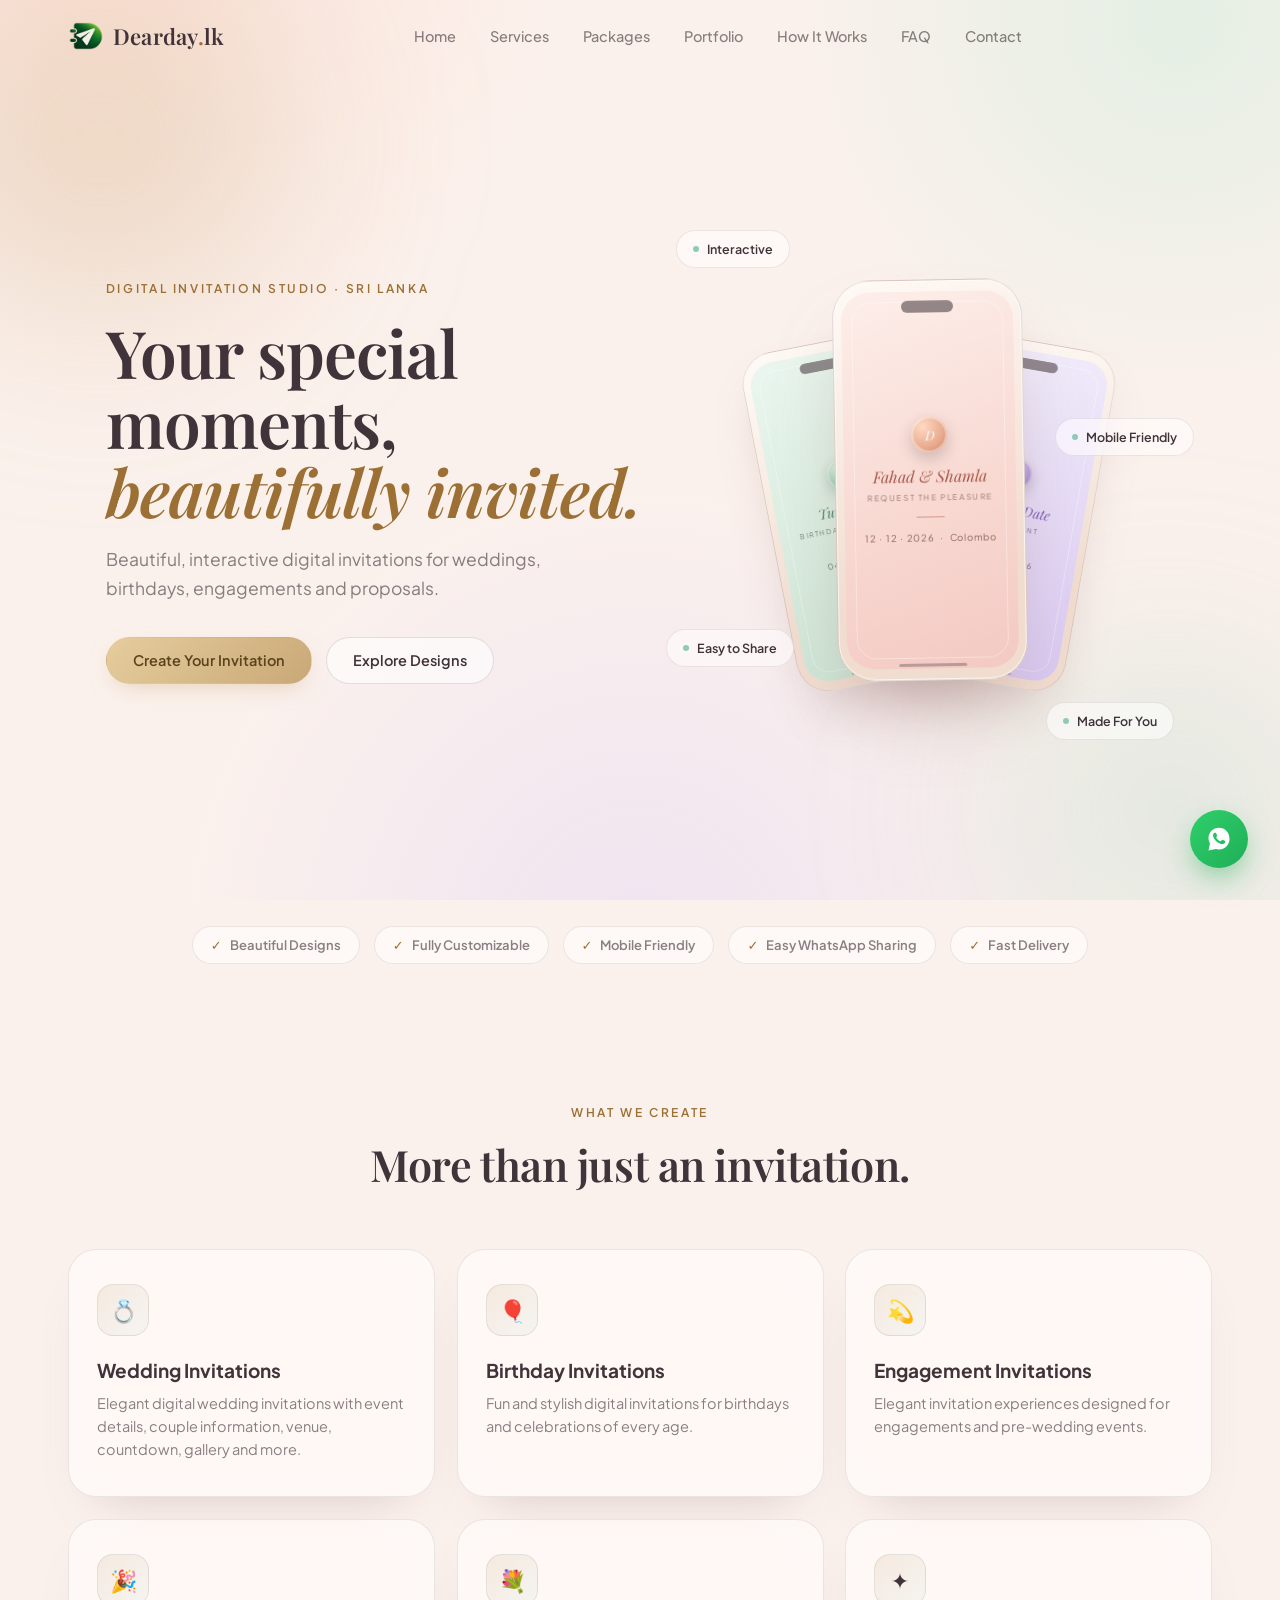
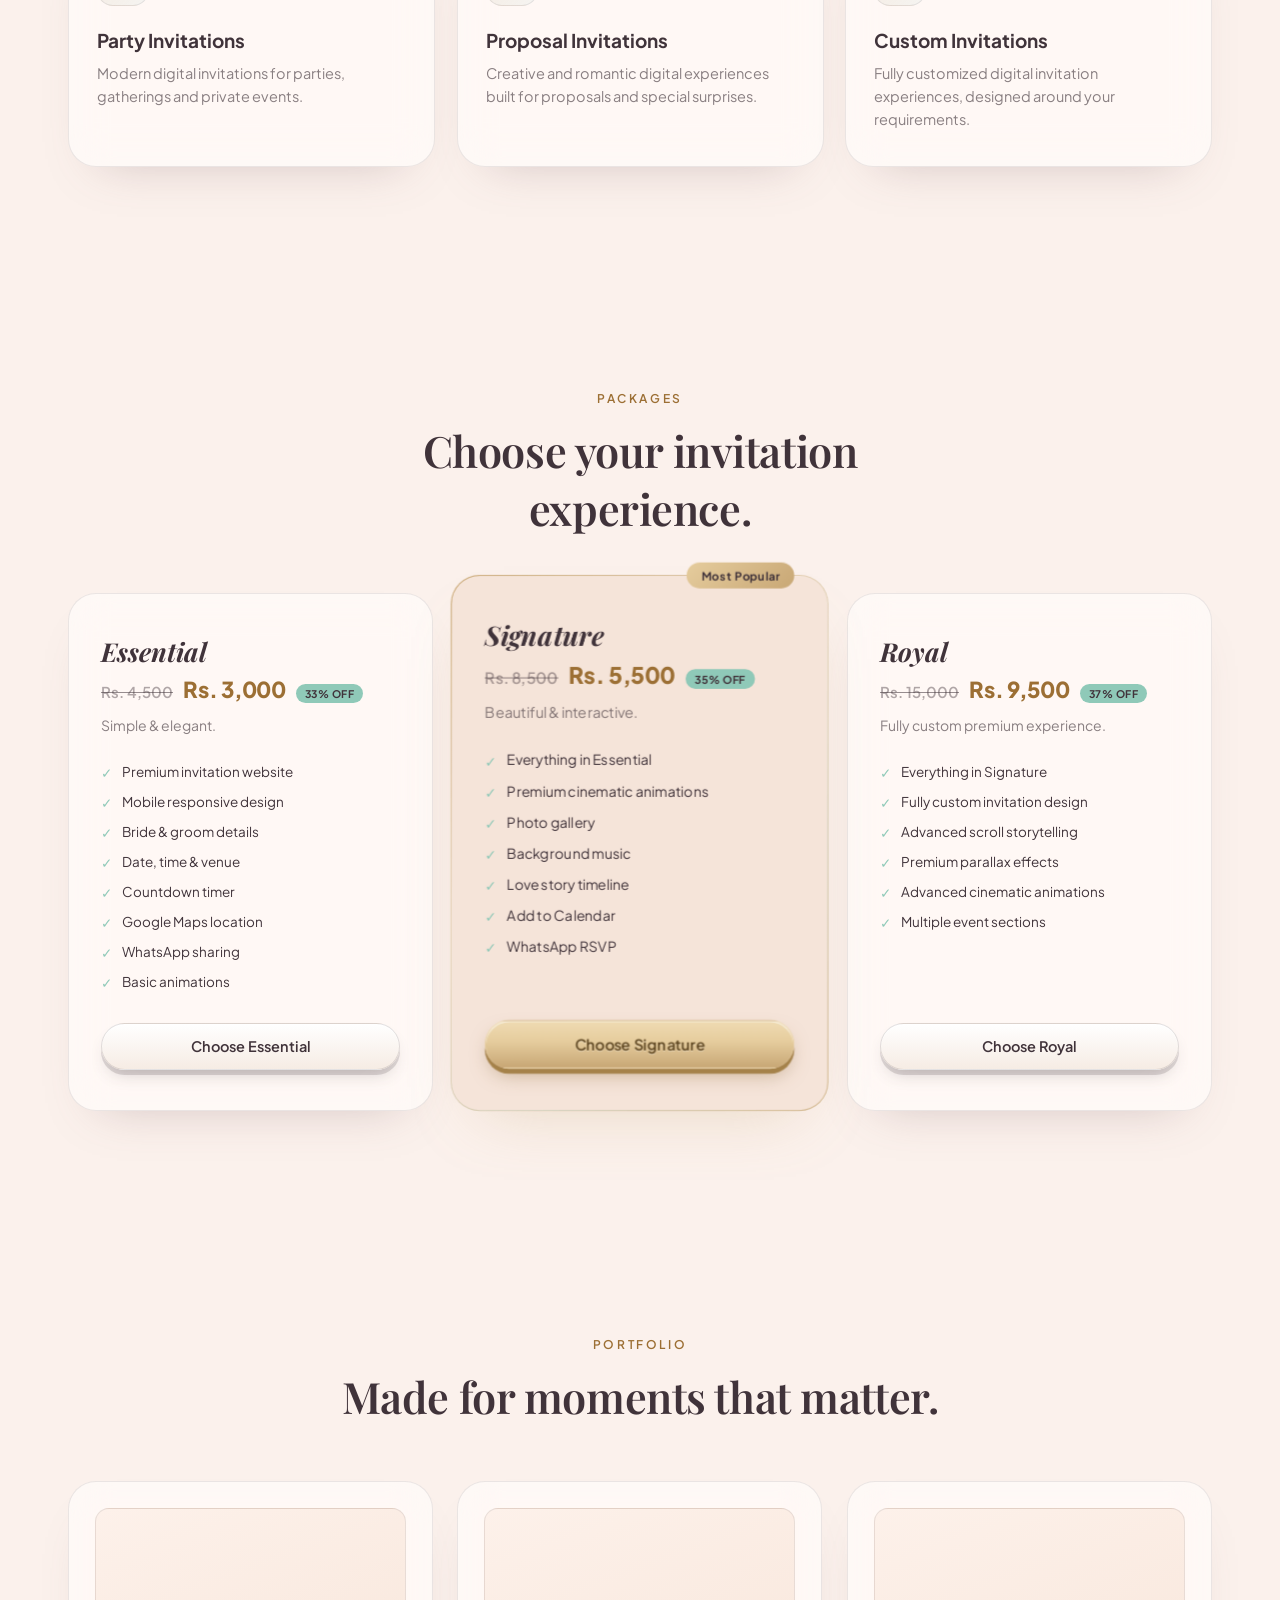
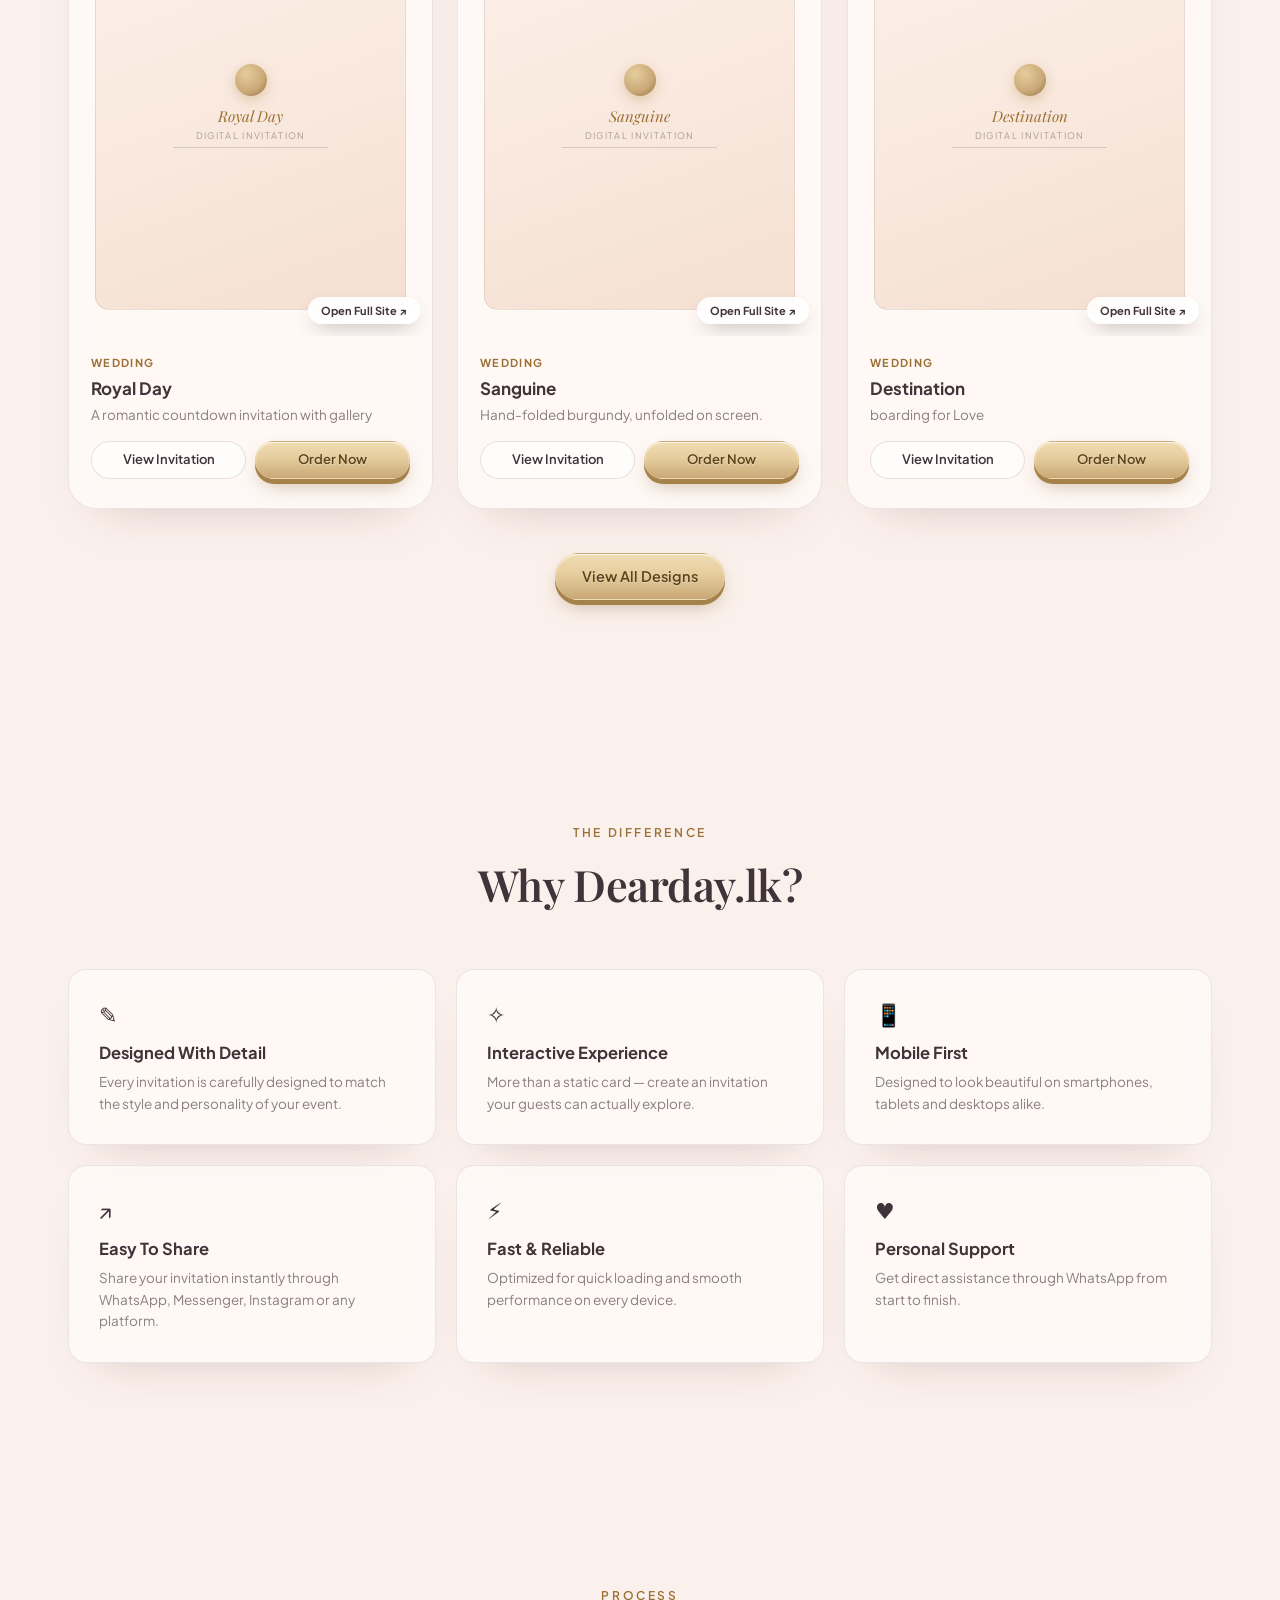
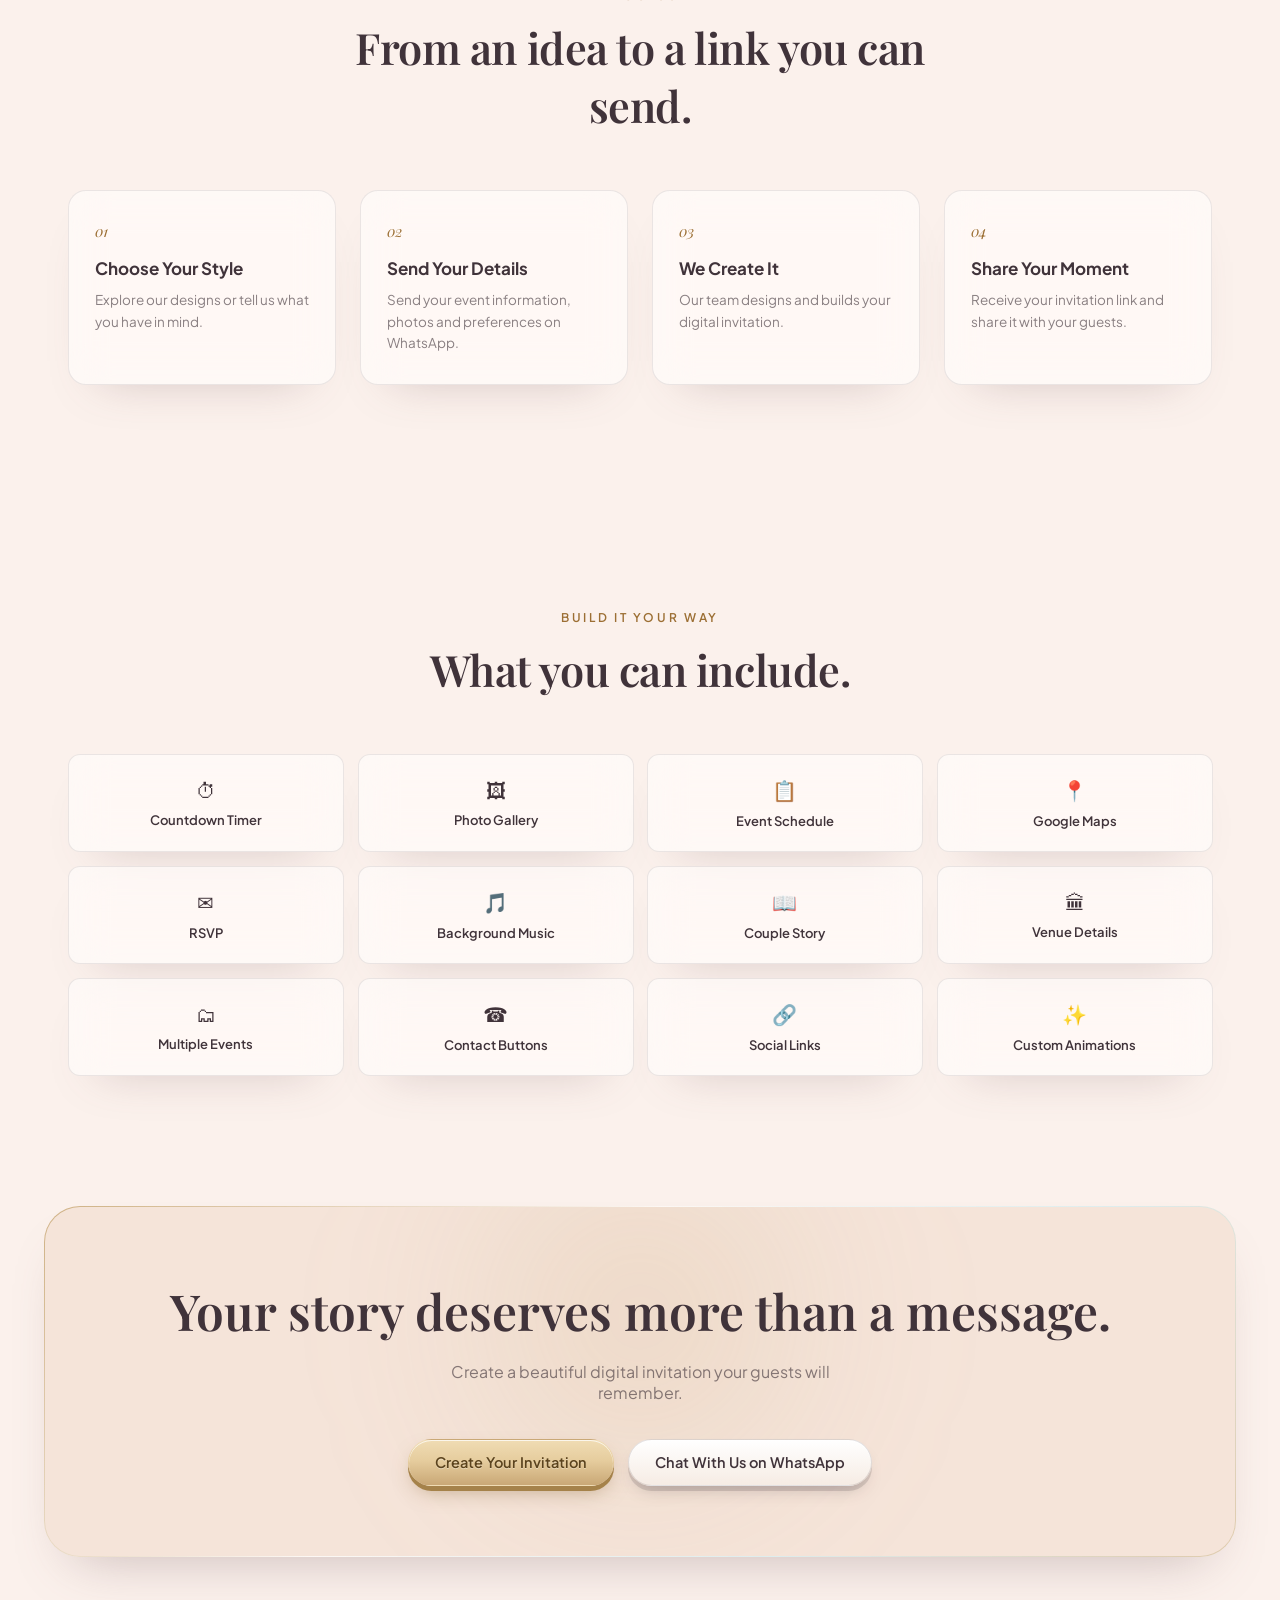
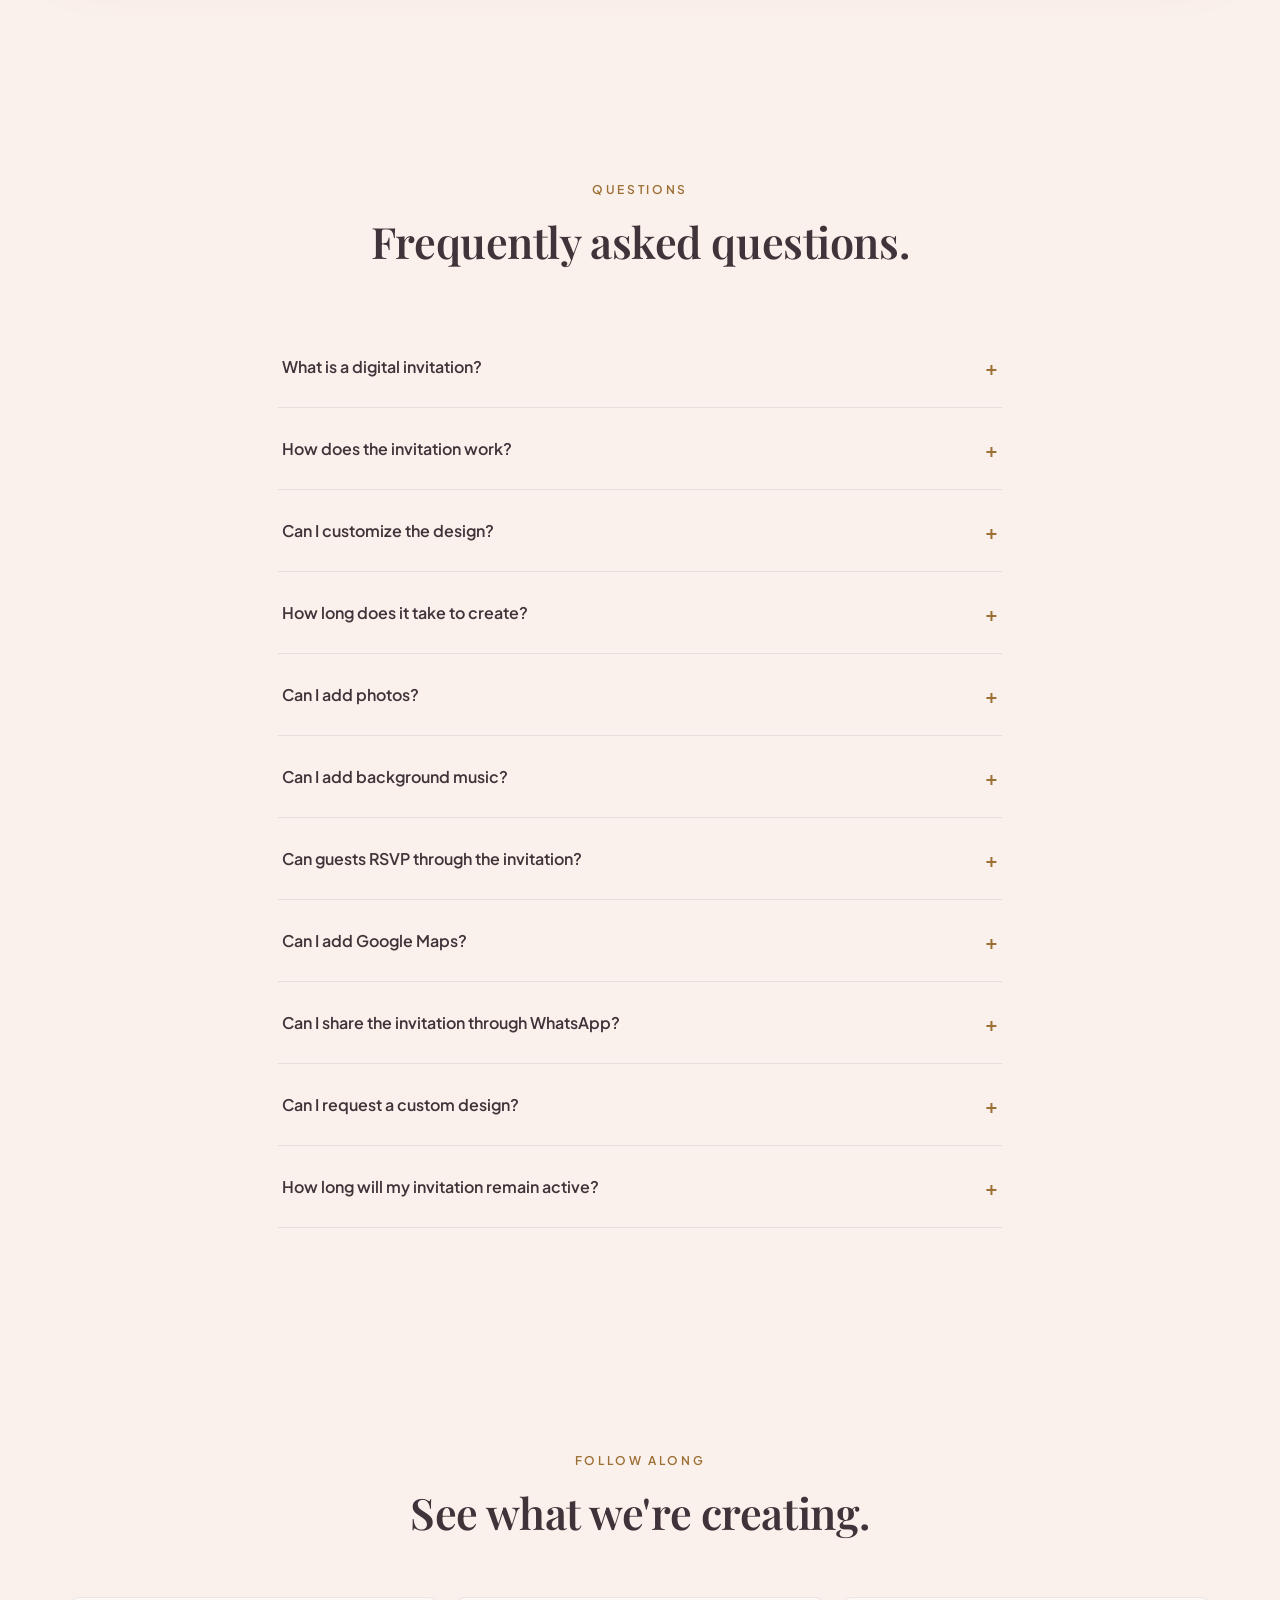
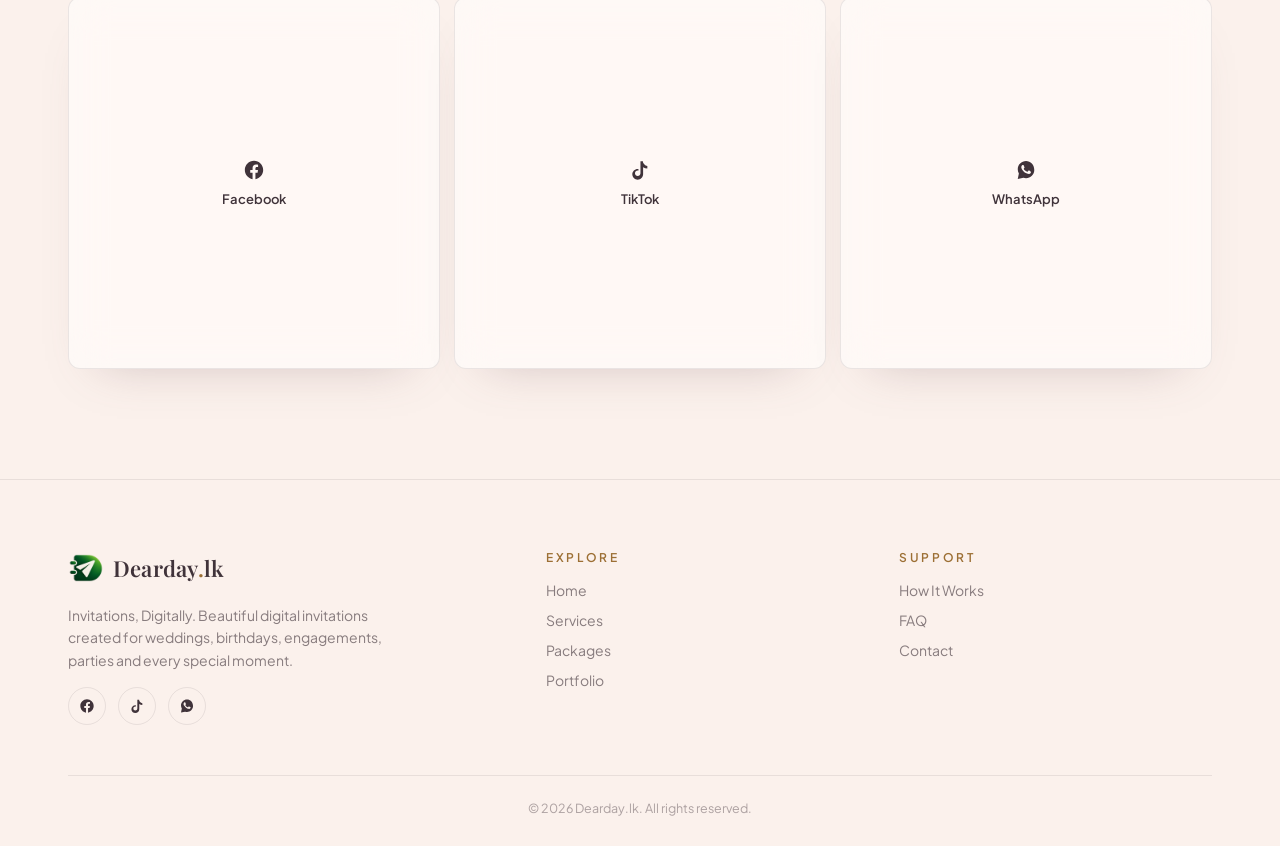
==== commit 9d250442: "Fix stale FAQ copy, drop dead Instagram link, clean sitemap Follow-ups to the technical SEO audit:  " ====
--- a/index.html
+++ b/index.html
@@ -84,11 +84,11 @@
   "mainEntity": [
     {"@type": "Question", "name": "What is a digital invitation?", "acceptedAnswer": {"@type": "Answer", "text": "A digital invitation is an interactive, web-based invitation you can share as a link — combining design, photos, and details like a mini website made just for your event."}},
     {"@type": "Question", "name": "How does the invitation work?", "acceptedAnswer": {"@type": "Answer", "text": "We design your invitation and deliver it as a shareable link. You send that link to your guests through WhatsApp, social media or any messaging app."}},
-    {"@type": "Question", "name": "Can I customize the design?", "acceptedAnswer": {"@type": "Answer", "text": "Yes. Every invitation is customized to match your event's style, colours and preferences — from the Essential to the Luxe package."}},
+    {"@type": "Question", "name": "Can I customize the design?", "acceptedAnswer": {"@type": "Answer", "text": "Yes. Every invitation is customized to match your event's style, colours and preferences — from the Essential to the Royal package."}},
     {"@type": "Question", "name": "How long does it take to create?", "acceptedAnswer": {"@type": "Answer", "text": "Turnaround depends on the package and details provided, but most invitations are ready within a few days of confirming your requirements on WhatsApp."}},
-    {"@type": "Question", "name": "Can I add photos and videos?", "acceptedAnswer": {"@type": "Answer", "text": "Yes, our Signature and Luxe packages support photo galleries, and Luxe also supports video."}},
-    {"@type": "Question", "name": "Can I add background music?", "acceptedAnswer": {"@type": "Answer", "text": "Yes, background music can be added to Signature and Luxe invitations to set the mood as guests open the link."}},
-    {"@type": "Question", "name": "Can guests RSVP through the invitation?", "acceptedAnswer": {"@type": "Answer", "text": "Yes, RSVP and contact options are available on our Signature and Luxe packages."}},
+    {"@type": "Question", "name": "Can I add photos?", "acceptedAnswer": {"@type": "Answer", "text": "Yes, our Signature and Royal packages include a photo gallery so you can share your favourite moments with your guests."}},
+    {"@type": "Question", "name": "Can I add background music?", "acceptedAnswer": {"@type": "Answer", "text": "Yes, background music can be added to Signature and Royal invitations to set the mood as guests open the link."}},
+    {"@type": "Question", "name": "Can guests RSVP through the invitation?", "acceptedAnswer": {"@type": "Answer", "text": "Yes, WhatsApp RSVP and contact options are available on our Signature and Royal packages."}},
     {"@type": "Question", "name": "Can I add Google Maps?", "acceptedAnswer": {"@type": "Answer", "text": "Yes, we can embed a Google Maps location so your guests can find the venue with one tap."}},
     {"@type": "Question", "name": "Can I share the invitation through WhatsApp?", "acceptedAnswer": {"@type": "Answer", "text": "Absolutely — invitations are built to share instantly through WhatsApp, Messenger, Instagram or any platform you like."}},
     {"@type": "Question", "name": "Can I request a custom design?", "acceptedAnswer": {"@type": "Answer", "text": "Yes, if you have something specific in mind, message us on WhatsApp and we'll design a fully custom invitation for you."}},
@@ -478,10 +478,6 @@
       <h2 class="font-display">See what we're creating.</h2>
     </div>
     <div class="social-grid reveal">
-      <a href="#" class="social-tile glass">
-        <svg viewBox="0 0 24 24" width="22" height="22" fill="none" stroke="currentColor" stroke-width="1.8"><rect x="3" y="3" width="18" height="18" rx="5"/><circle cx="12" cy="12" r="4"/><circle cx="17.2" cy="6.8" r="1.1" fill="currentColor" stroke="none"/></svg>
-        Instagram
-      </a>
       <a href="https://www.facebook.com/share/1HLEPgeQwk/" target="_blank" rel="noopener noreferrer" class="social-tile glass">
         <svg viewBox="0 0 24 24" width="22" height="22" fill="currentColor"><path d="M22 12.06C22 6.51 17.52 2 12 2S2 6.51 2 12.06c0 5 3.66 9.15 8.44 9.94v-7.03H7.9v-2.9h2.54V9.85c0-2.5 1.49-3.89 3.78-3.89 1.1 0 2.24.2 2.24.2v2.46h-1.26c-1.24 0-1.63.77-1.63 1.56v1.87h2.78l-.44 2.9h-2.34V22c4.78-.79 8.44-4.94 8.44-9.94z"/></svg>
         Facebook
@@ -507,9 +503,6 @@
         <a href="#home" class="logo"><img src="logo.png" alt="Dearday.lk" class="logo-img"><span class="logo-text">Dearday<span class="dot">.</span>lk</span></a>
         <p style="color:var(--ink-60); font-size:14px; margin:14px 0 0; max-width:340px; line-height:1.6;">Invitations, Digitally. Beautiful digital invitations created for weddings, birthdays, engagements, parties and every special moment.</p>
         <div class="footer-social">
-          <a href="#" aria-label="Instagram">
-            <svg viewBox="0 0 24 24" width="16" height="16" fill="none" stroke="currentColor" stroke-width="1.8"><rect x="3" y="3" width="18" height="18" rx="5"/><circle cx="12" cy="12" r="4"/><circle cx="17.2" cy="6.8" r="1.1" fill="currentColor" stroke="none"/></svg>
-          </a>
           <a href="https://www.facebook.com/share/1HLEPgeQwk/" target="_blank" rel="noopener noreferrer" aria-label="Facebook">
             <svg viewBox="0 0 24 24" width="16" height="16" fill="currentColor"><path d="M22 12.06C22 6.51 17.52 2 12 2S2 6.51 2 12.06c0 5 3.66 9.15 8.44 9.94v-7.03H7.9v-2.9h2.54V9.85c0-2.5 1.49-3.89 3.78-3.89 1.1 0 2.24.2 2.24.2v2.46h-1.26c-1.24 0-1.63.77-1.63 1.56v1.87h2.78l-.44 2.9h-2.34V22c4.78-.79 8.44-4.94 8.44-9.94z"/></svg>
           </a>
--- a/styles.css
+++ b/styles.css
@@ -693,7 +693,7 @@
 
   /* ---------- Social ---------- */
   .social-grid{display:grid; grid-template-columns:repeat(2,1fr); gap:14px;}
-  @media (min-width:768px){.social-grid{grid-template-columns:repeat(4,1fr);}}
+  @media (min-width:768px){.social-grid{grid-template-columns:repeat(3,1fr);}}
   .social-tile{
     aspect-ratio:1; border-radius:var(--radius-sm); display:flex; flex-direction:column;
     align-items:center; justify-content:center; gap:10px; font-size:13px; font-weight:600;
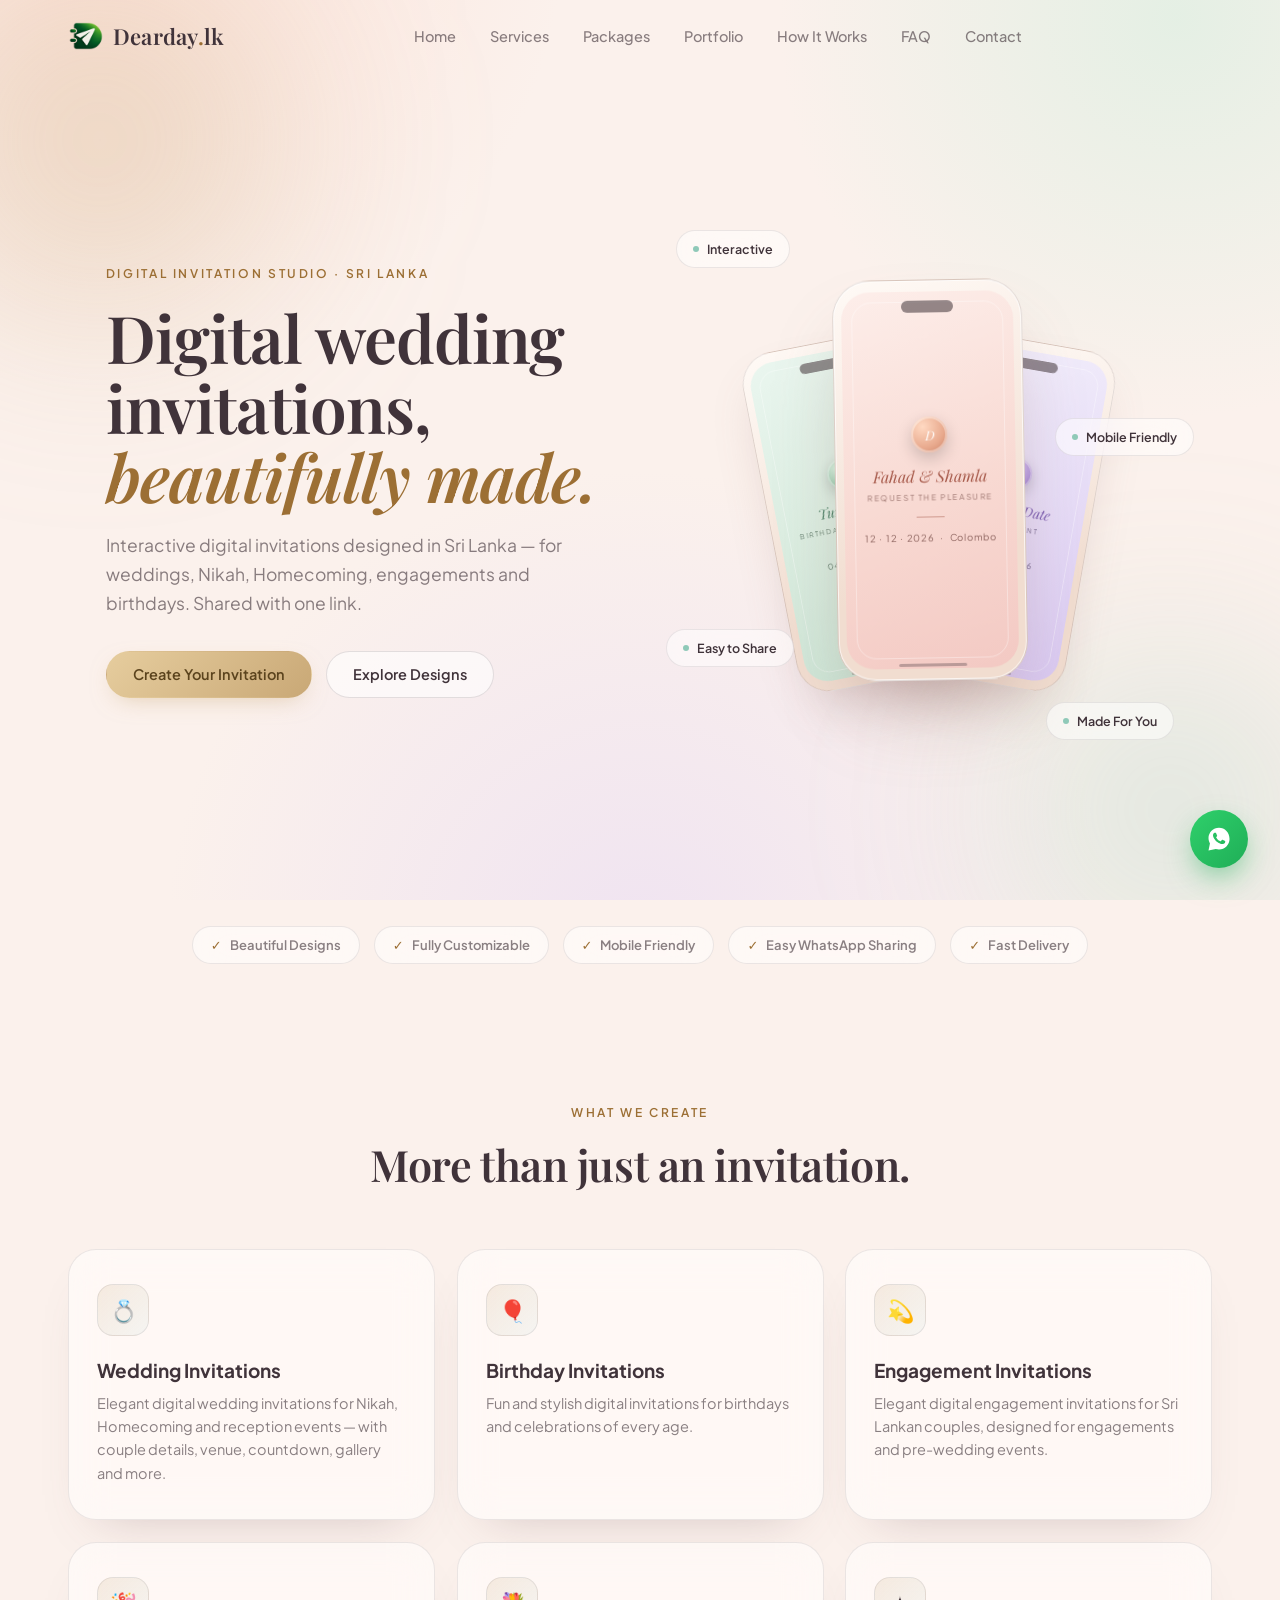
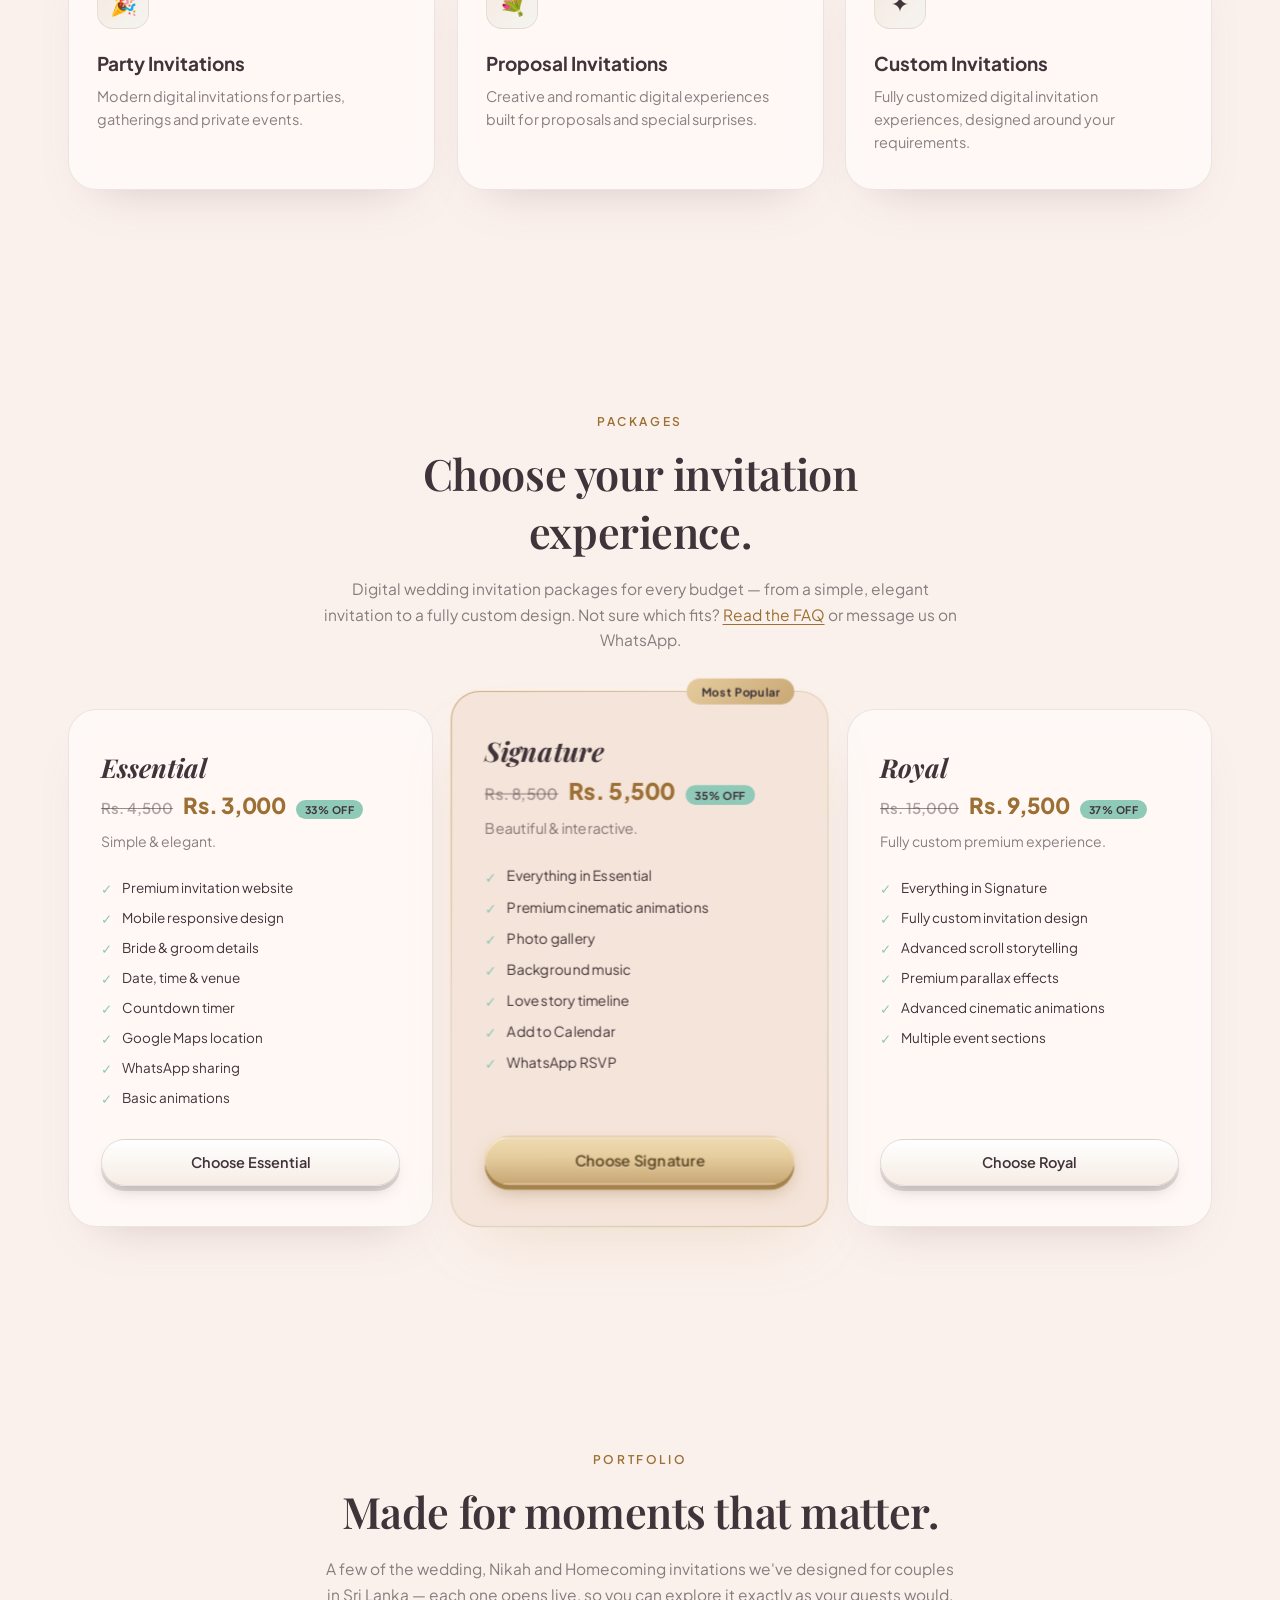
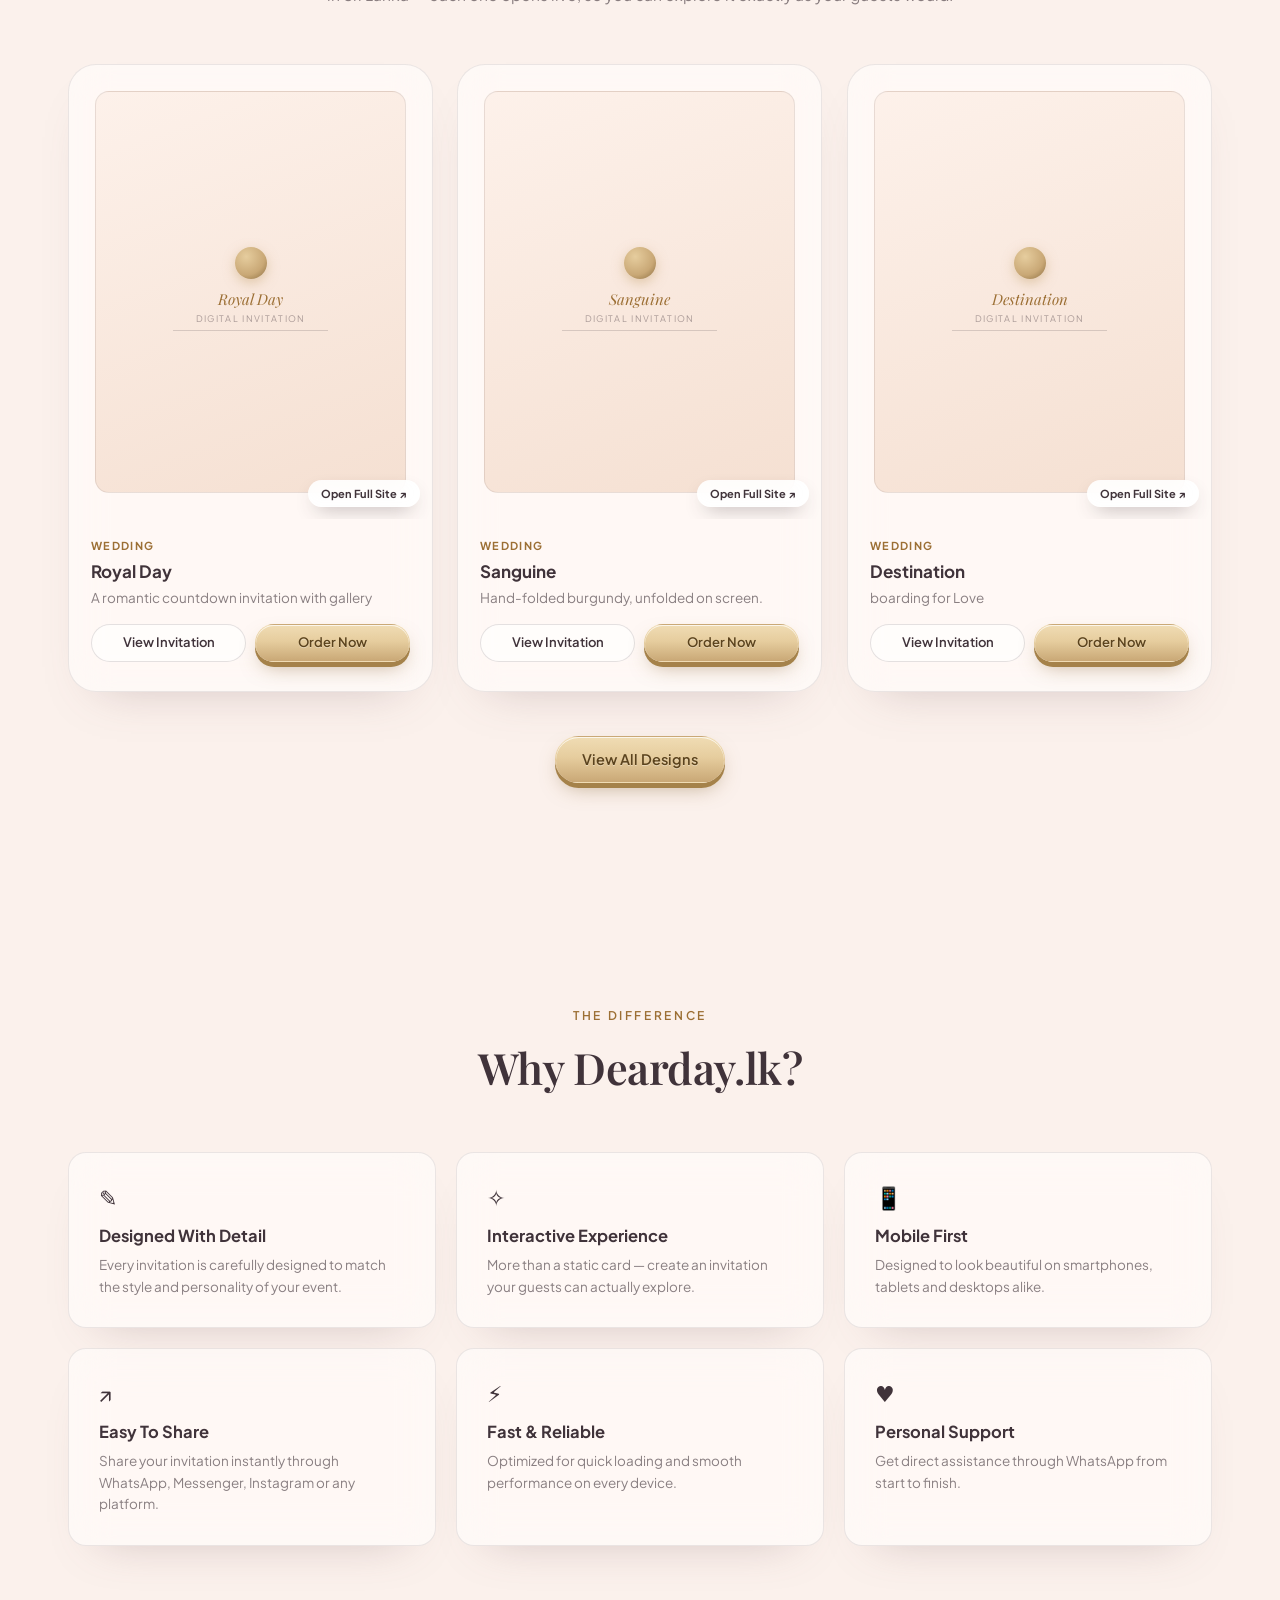
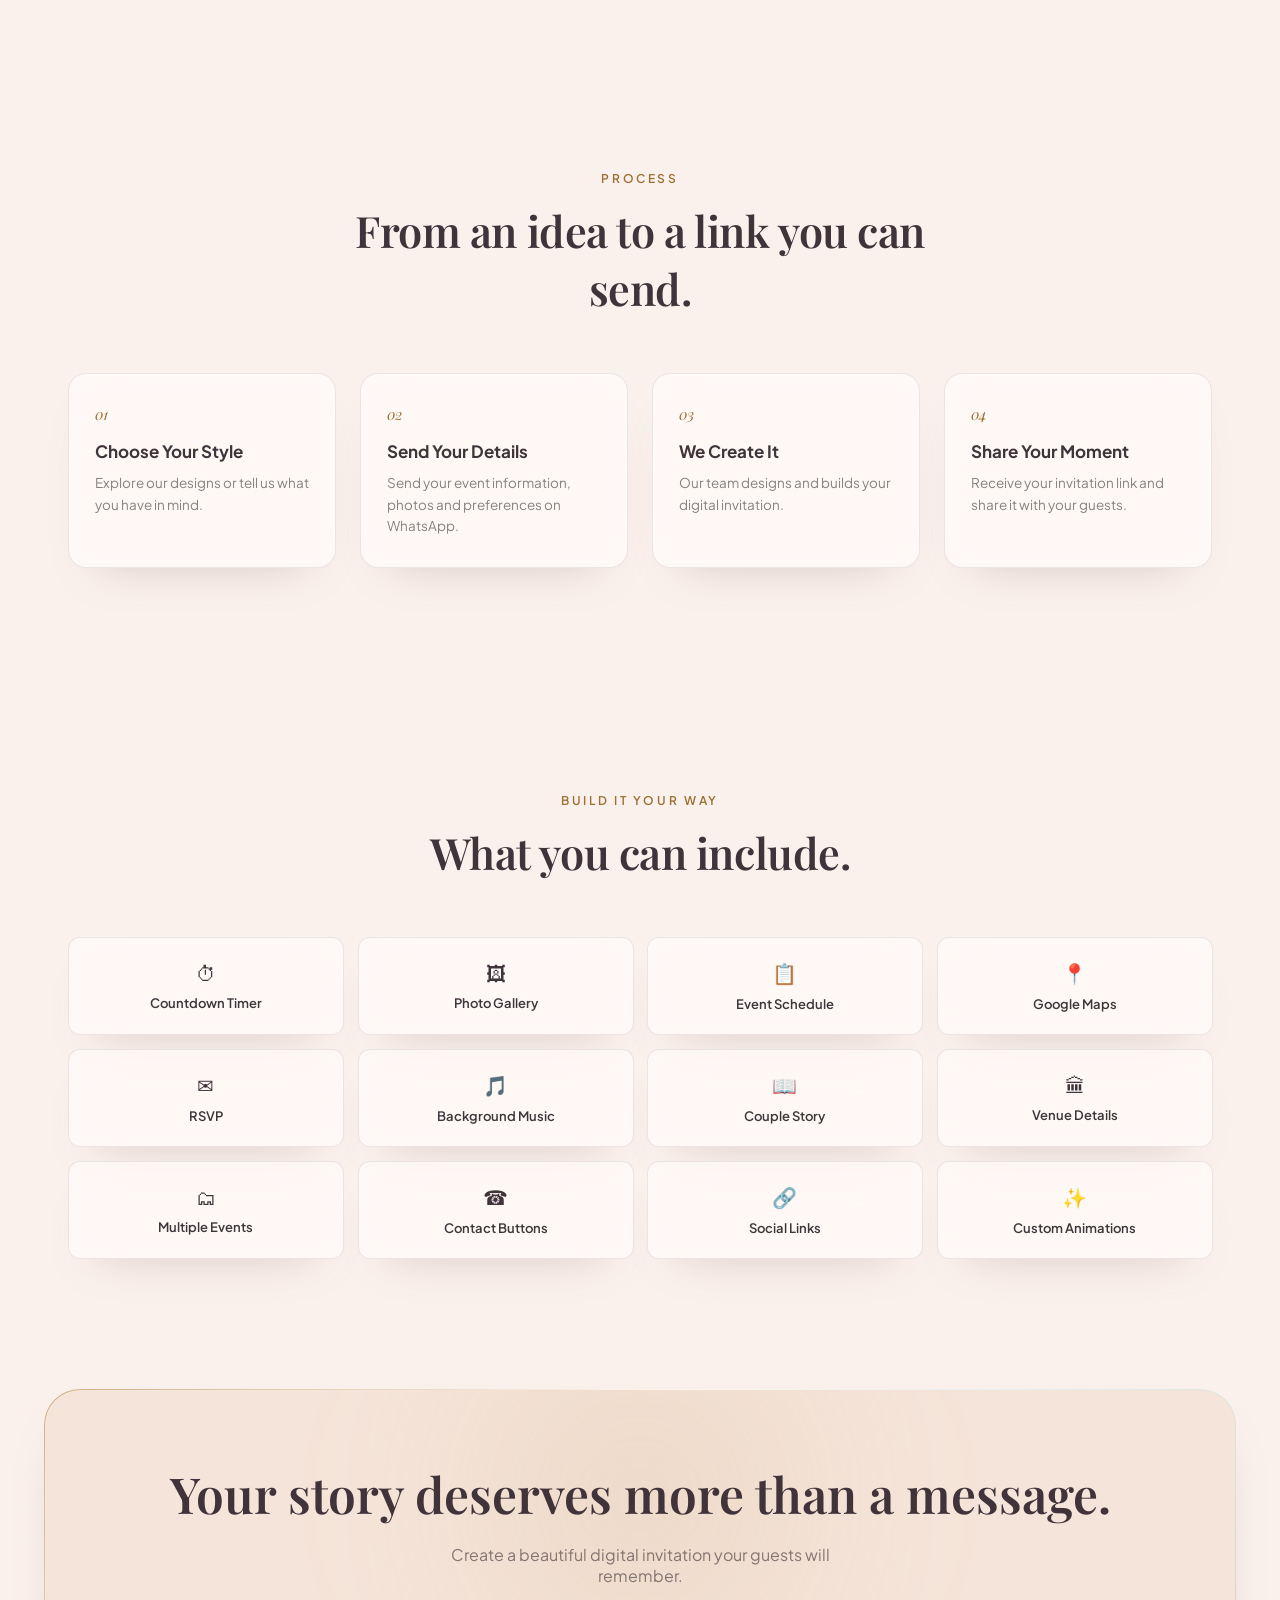
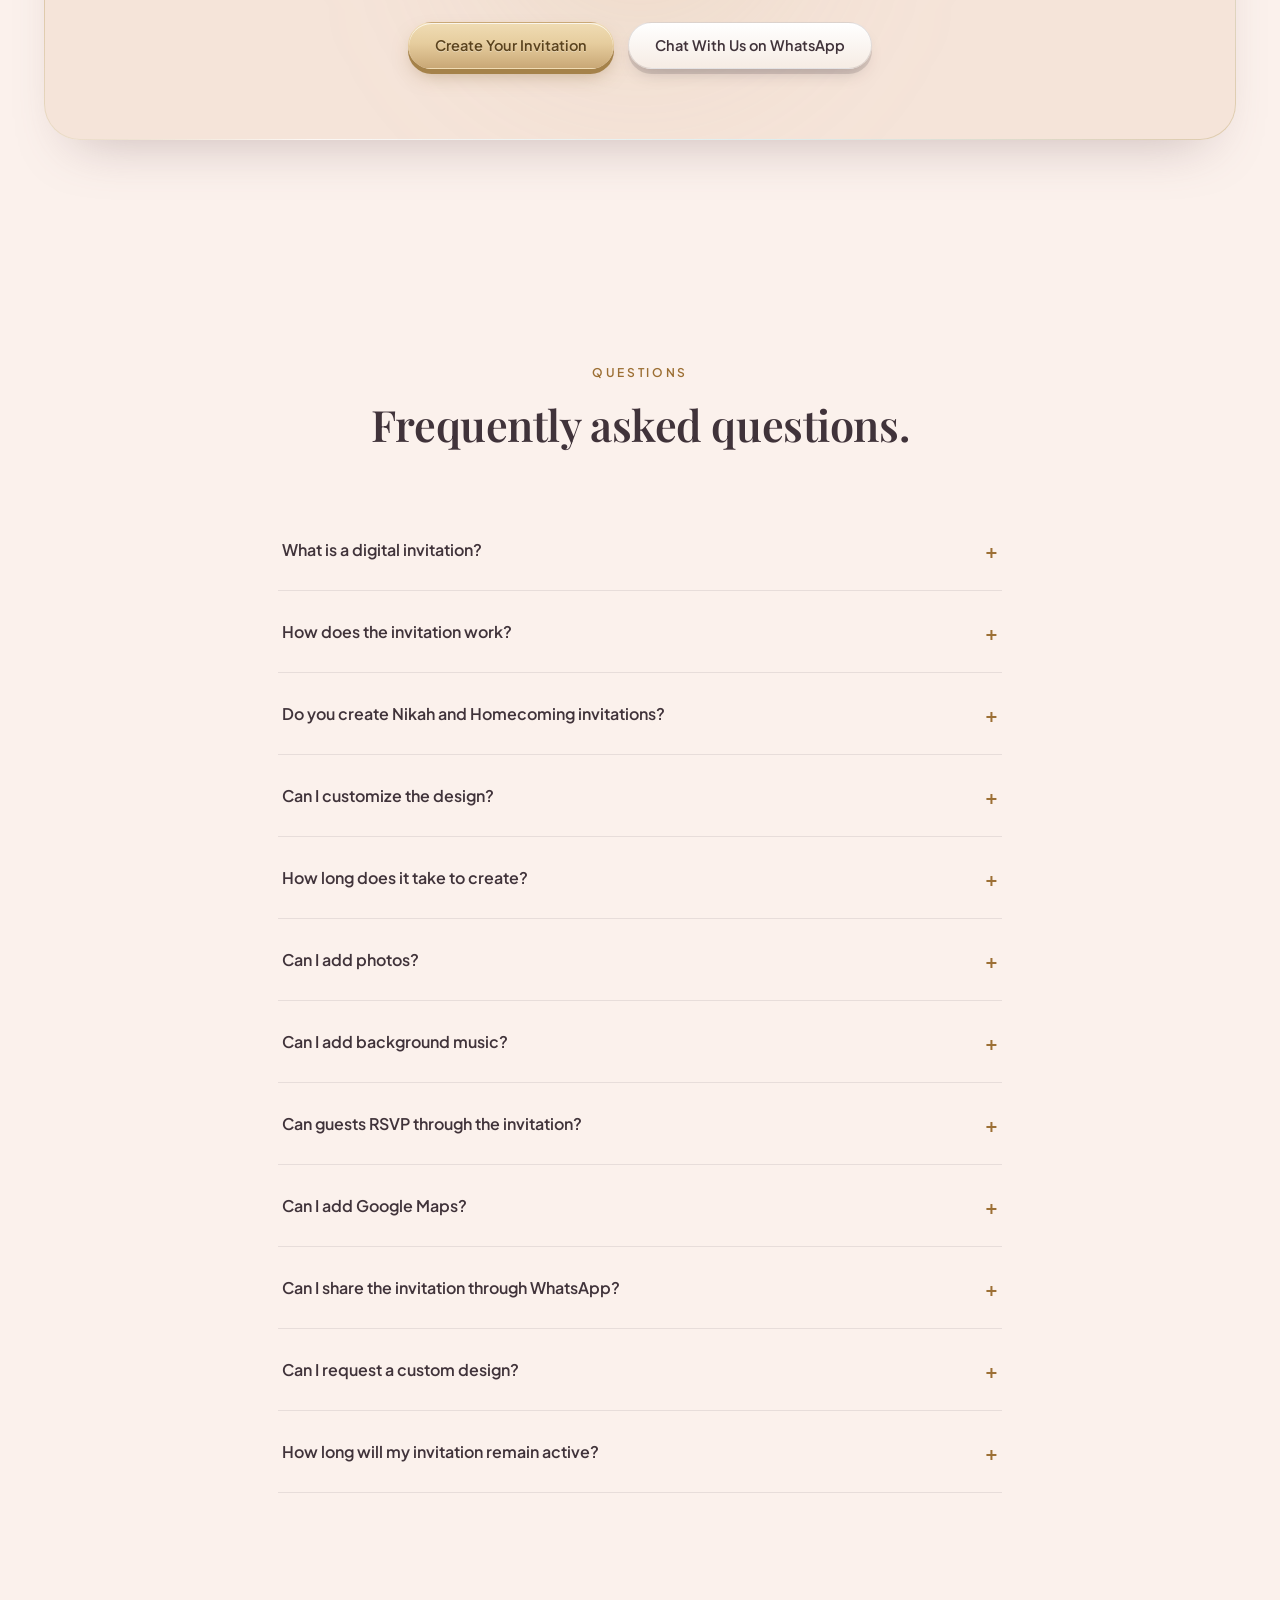
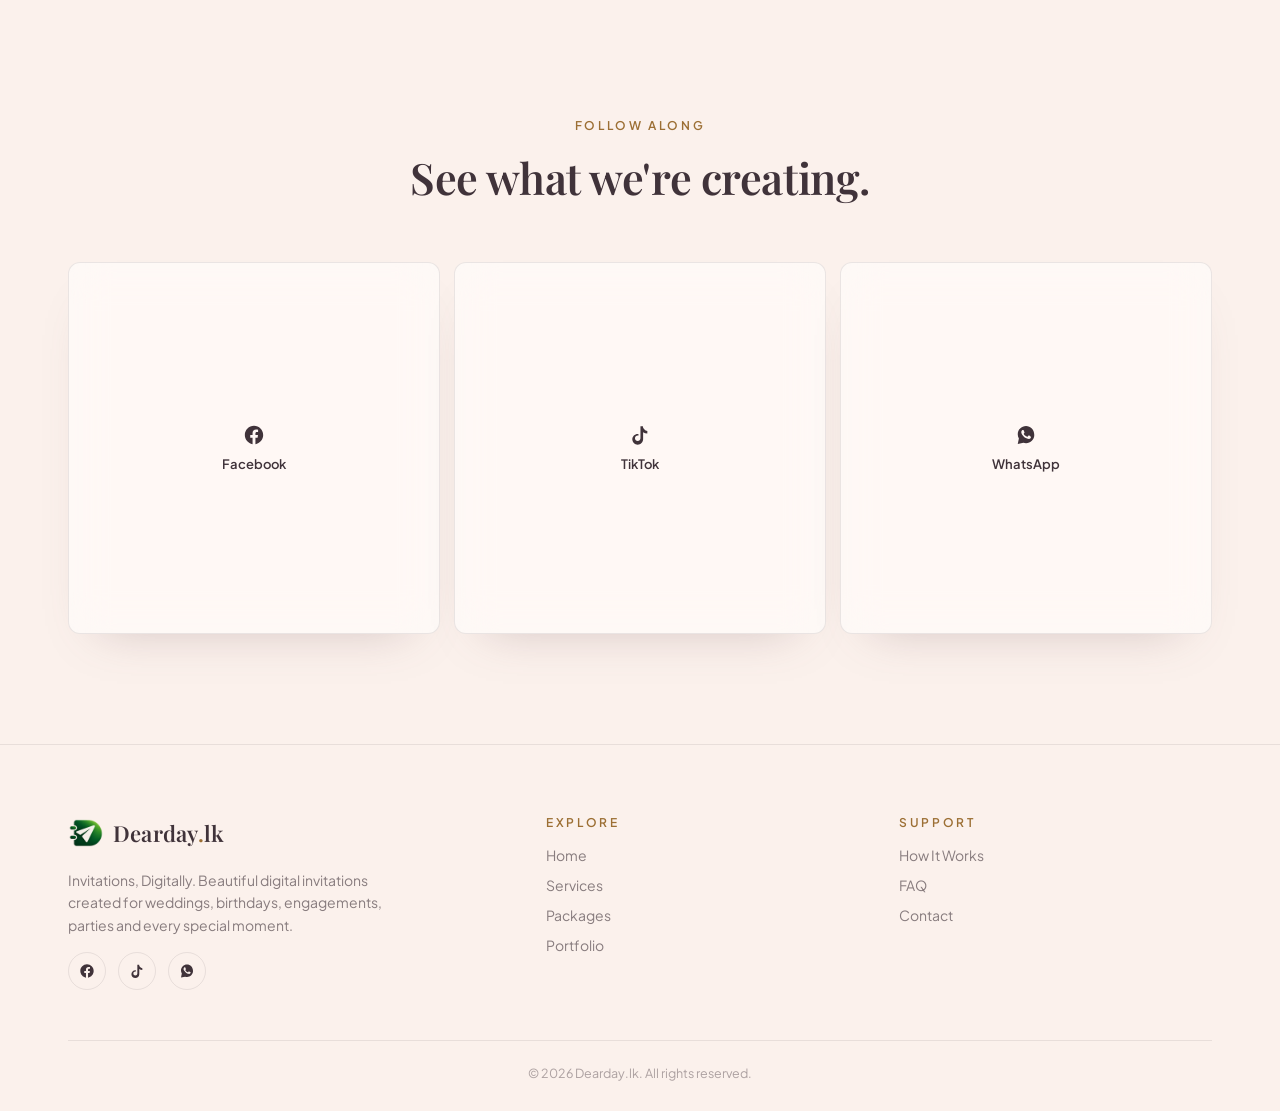
==== commit 455df764: "On-page SEO: keyword-aligned titles, H1s, copy and internal links Step 2 of the SEO work. No design," ====
--- a/index.html
+++ b/index.html
@@ -3,31 +3,31 @@
 <head>
 <meta charset="UTF-8">
 <meta name="viewport" content="width=device-width, initial-scale=1.0, viewport-fit=cover">
-<title>Dearday.lk | Premium Digital Invitations Sri Lanka</title>
-<meta name="description" content="Beautiful digital wedding invitations, birthday invitations, engagement invitations and custom digital invitations in Sri Lanka. Invitations, Digitally.">
+<title>Digital Wedding Invitations Sri Lanka | Dearday.lk</title>
+<meta name="description" content="Beautiful digital wedding invitation websites in Sri Lanka — for Nikah, Homecoming, engagement and birthday celebrations. Share your invitation as one link on WhatsApp. Packages from Rs. 3,000.">
 <link rel="canonical" href="https://dearday.lk/">
 <meta name="robots" content="index, follow">
 
 <!-- Open Graph (WhatsApp, Facebook, Messenger, Telegram, LinkedIn) -->
 <meta property="og:type" content="website">
-<meta property="og:site_name" content="DearDay.lk">
+<meta property="og:site_name" content="Dearday.lk">
 <meta property="og:locale" content="en_US">
 <meta property="og:url" content="https://dearday.lk/">
-<meta property="og:title" content="DearDay — Digital Wedding Invitations">
-<meta property="og:description" content="Create and share your beautiful digital wedding invitation. Designed in Sri Lanka for weddings, birthdays, engagements and every special moment.">
+<meta property="og:title" content="Digital Wedding Invitations Sri Lanka | Dearday.lk">
+<meta property="og:description" content="Create a beautiful digital wedding invitation website and share it as one link. Designed in Sri Lanka for Nikah, Homecoming, engagement and birthday celebrations.">
 <meta property="og:image" content="https://dearday.lk/og-image.jpg">
 <meta property="og:image:secure_url" content="https://dearday.lk/og-image.jpg">
 <meta property="og:image:type" content="image/jpeg">
 <meta property="og:image:width" content="1200">
 <meta property="og:image:height" content="630">
-<meta property="og:image:alt" content="DearDay — Digital Wedding Invitations">
+<meta property="og:image:alt" content="Dearday.lk — digital wedding invitations designed in Sri Lanka">
 
 <!-- Twitter / X -->
 <meta name="twitter:card" content="summary_large_image">
-<meta name="twitter:title" content="DearDay — Digital Wedding Invitations">
-<meta name="twitter:description" content="Create and share your beautiful digital wedding invitation. Designed in Sri Lanka.">
+<meta name="twitter:title" content="Digital Wedding Invitations Sri Lanka | Dearday.lk">
+<meta name="twitter:description" content="Create a beautiful digital wedding invitation website and share it as one link. Designed in Sri Lanka for Nikah, Homecoming and engagement celebrations.">
 <meta name="twitter:image" content="https://dearday.lk/og-image.jpg">
-<meta name="twitter:image:alt" content="DearDay — Digital Wedding Invitations">
+<meta name="twitter:image:alt" content="Dearday.lk — digital wedding invitations designed in Sri Lanka">
 
 <link rel="icon" type="image/x-icon" href="favicon.ico">
 <link rel="icon" type="image/png" sizes="32x32" href="favicon-32x32.png">
@@ -49,7 +49,7 @@
   "url": "https://dearday.lk/",
   "logo": "https://dearday.lk/logo.png",
   "image": "https://dearday.lk/og-image.jpg",
-  "description": "Beautiful digital wedding invitations, birthday invitations, engagement invitations and custom digital invitations in Sri Lanka. Invitations, Digitally.",
+  "description": "Beautiful digital wedding invitation websites in Sri Lanka — for Nikah, Homecoming, engagement, birthday and custom celebrations. Shared as one link on WhatsApp.",
   "sameAs": [
     "https://www.facebook.com/share/1HLEPgeQwk/",
     "https://www.tiktok.com/@dearday.lk"
@@ -84,6 +84,7 @@
   "mainEntity": [
     {"@type": "Question", "name": "What is a digital invitation?", "acceptedAnswer": {"@type": "Answer", "text": "A digital invitation is an interactive, web-based invitation you can share as a link — combining design, photos, and details like a mini website made just for your event."}},
     {"@type": "Question", "name": "How does the invitation work?", "acceptedAnswer": {"@type": "Answer", "text": "We design your invitation and deliver it as a shareable link. You send that link to your guests through WhatsApp, social media or any messaging app."}},
+    {"@type": "Question", "name": "Do you create Nikah and Homecoming invitations?", "acceptedAnswer": {"@type": "Answer", "text": "Yes. We design digital invitations for Nikah, Homecoming, reception and engagement events, and we can cover multiple events in a single invitation so your guests have every detail in one link."}},
     {"@type": "Question", "name": "Can I customize the design?", "acceptedAnswer": {"@type": "Answer", "text": "Yes. Every invitation is customized to match your event's style, colours and preferences — from the Essential to the Royal package."}},
     {"@type": "Question", "name": "How long does it take to create?", "acceptedAnswer": {"@type": "Answer", "text": "Turnaround depends on the package and details provided, but most invitations are ready within a few days of confirming your requirements on WhatsApp."}},
     {"@type": "Question", "name": "Can I add photos?", "acceptedAnswer": {"@type": "Answer", "text": "Yes, our Signature and Royal packages include a photo gallery so you can share your favourite moments with your guests."}},
@@ -99,13 +100,13 @@
 </head>
 <body>
 
-<div class="loader" id="loader"><img src="logo-full.png" alt="Dearday.lk" class="loader-mark"></div>
+<div class="loader" id="loader"><img src="logo-full.png" alt="Dearday.lk — digital wedding invitations Sri Lanka" class="loader-mark"></div>
 <div class="bg-noise"></div>
 
 <!-- ================= NAVBAR ================= -->
 <header id="navbar">
   <div class="wrap nav-inner">
-    <a href="#home" class="logo"><img src="logo.png" alt="Dearday.lk" class="logo-img"><span class="logo-text">Dearday<span class="dot">.</span>lk</span></a>
+    <a href="#home" class="logo"><img src="logo.png" alt="Dearday.lk logo" class="logo-img"><span class="logo-text">Dearday<span class="dot">.</span>lk</span></a>
     <nav class="nav-links">
       <a href="#home">Home</a>
       <a href="#services">Services</a>
@@ -146,11 +147,11 @@
       <span class="eyebrow reveal reveal-3d-drop">Digital Invitation Studio · Sri Lanka</span>
 
       <h1 class="font-display reveal reveal-3d-depth reveal-delay-1">
-        Your special moments,<br><em>beautifully invited.</em>
+        Digital wedding invitations,<br><em>beautifully made.</em>
       </h1>
 
       <p class="sub reveal reveal-3d-left reveal-delay-2">
-        Beautiful, interactive digital invitations for weddings, birthdays, engagements and proposals.
+        Interactive digital invitations designed in Sri Lanka — for weddings, Nikah, Homecoming, engagements and birthdays. Shared with one link.
       </p>
 
       <div class="hero-ctas">
@@ -228,7 +229,7 @@
       <div class="service-card glass reveal">
         <div class="service-icon">💍</div>
         <h3>Wedding Invitations</h3>
-        <p>Elegant digital wedding invitations with event details, couple information, venue, countdown, gallery and more.</p>
+        <p>Elegant digital wedding invitations for Nikah, Homecoming and reception events — with couple details, venue, countdown, gallery and more.</p>
       </div>
       <div class="service-card glass reveal reveal-delay-1">
         <div class="service-icon">🎈</div>
@@ -238,7 +239,7 @@
       <div class="service-card glass reveal reveal-delay-2">
         <div class="service-icon">💫</div>
         <h3>Engagement Invitations</h3>
-        <p>Elegant invitation experiences designed for engagements and pre-wedding events.</p>
+        <p>Elegant digital engagement invitations for Sri Lankan couples, designed for engagements and pre-wedding events.</p>
       </div>
       <div class="service-card glass reveal">
         <div class="service-icon">🎉</div>
@@ -265,6 +266,7 @@
     <div class="section-head reveal">
       <span class="eyebrow">Packages</span>
       <h2 class="font-display">Choose your invitation experience.</h2>
+      <p>Digital wedding invitation packages for every budget — from a simple, elegant invitation to a fully custom design. Not sure which fits? <a href="#faq">Read the FAQ</a> or message us on WhatsApp.</p>
     </div>
     <div class="pkg-grid">
       <div class="pkg-card glass reveal">
@@ -337,6 +339,7 @@
     <div class="section-head reveal">
       <span class="eyebrow">Portfolio</span>
       <h2 class="font-display">Made for moments that matter.</h2>
+      <p>A few of the wedding, Nikah and Homecoming invitations we've designed for couples in Sri Lanka — each one opens live, so you can explore it exactly as your guests would.</p>
     </div>
 
     <div class="portfolio-grid" id="portfolio-grid"></div>
@@ -500,7 +503,7 @@
   <div class="wrap">
     <div class="footer-grid">
       <div>
-        <a href="#home" class="logo"><img src="logo.png" alt="Dearday.lk" class="logo-img"><span class="logo-text">Dearday<span class="dot">.</span>lk</span></a>
+        <a href="#home" class="logo"><img src="logo.png" alt="Dearday.lk logo" class="logo-img"><span class="logo-text">Dearday<span class="dot">.</span>lk</span></a>
         <p style="color:var(--ink-60); font-size:14px; margin:14px 0 0; max-width:340px; line-height:1.6;">Invitations, Digitally. Beautiful digital invitations created for weddings, birthdays, engagements, parties and every special moment.</p>
         <div class="footer-social">
           <a href="https://www.facebook.com/share/1HLEPgeQwk/" target="_blank" rel="noopener noreferrer" aria-label="Facebook">
--- a/styles.css
+++ b/styles.css
@@ -461,6 +461,8 @@
   /* ---------- Section headers ---------- */
   .section-head{max-width:640px; margin:0 auto 56px; text-align:center;}
   .section-head h2{font-size:clamp(1.9rem,3.6vw,2.7rem); font-weight:600; margin:14px 0 0; letter-spacing:-0.01em;}
+  .section-head p{font-size:15.5px; line-height:1.65; color:var(--ink-60); margin:16px 0 0;}
+  .section-head p a{color:var(--gold-ink); text-decoration:underline; text-underline-offset:3px;}
   .section-pad{padding:110px 0;}
   @media (max-width:768px){.section-pad{padding:76px 0;}}
 
